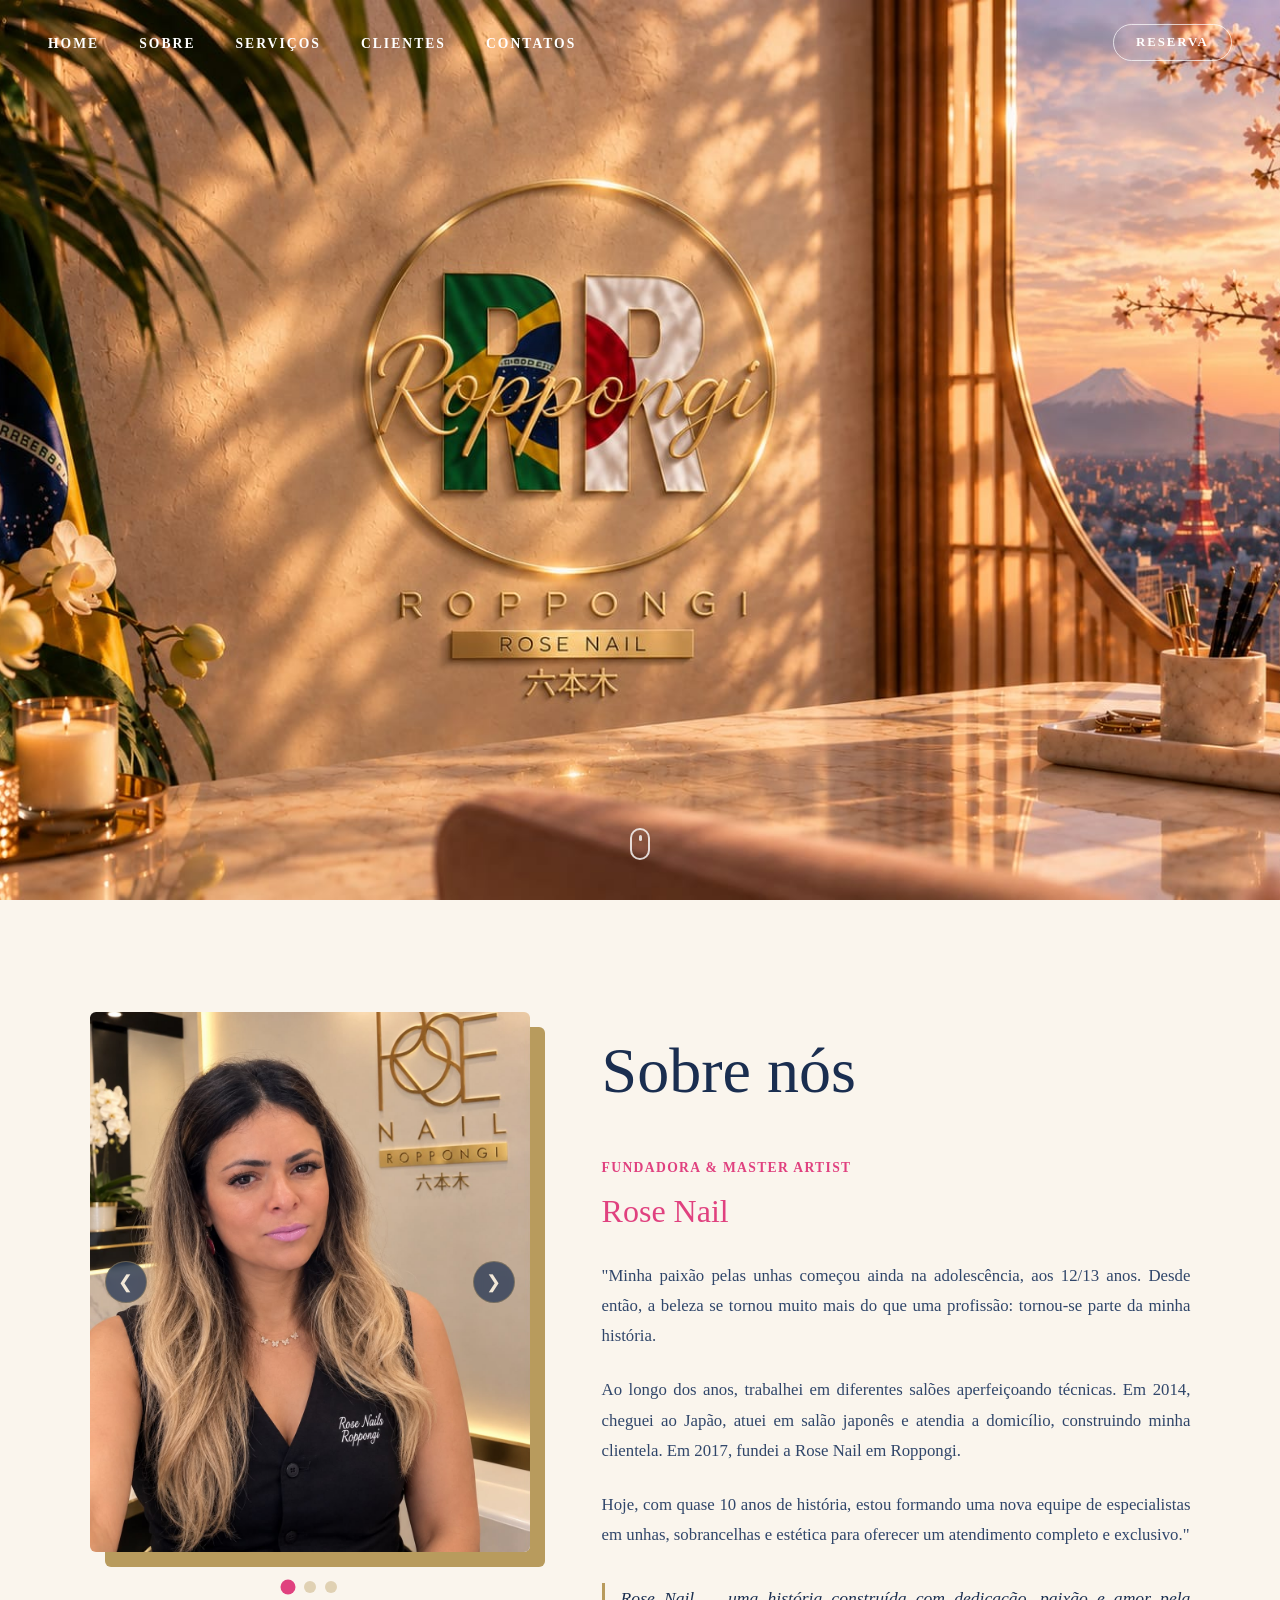
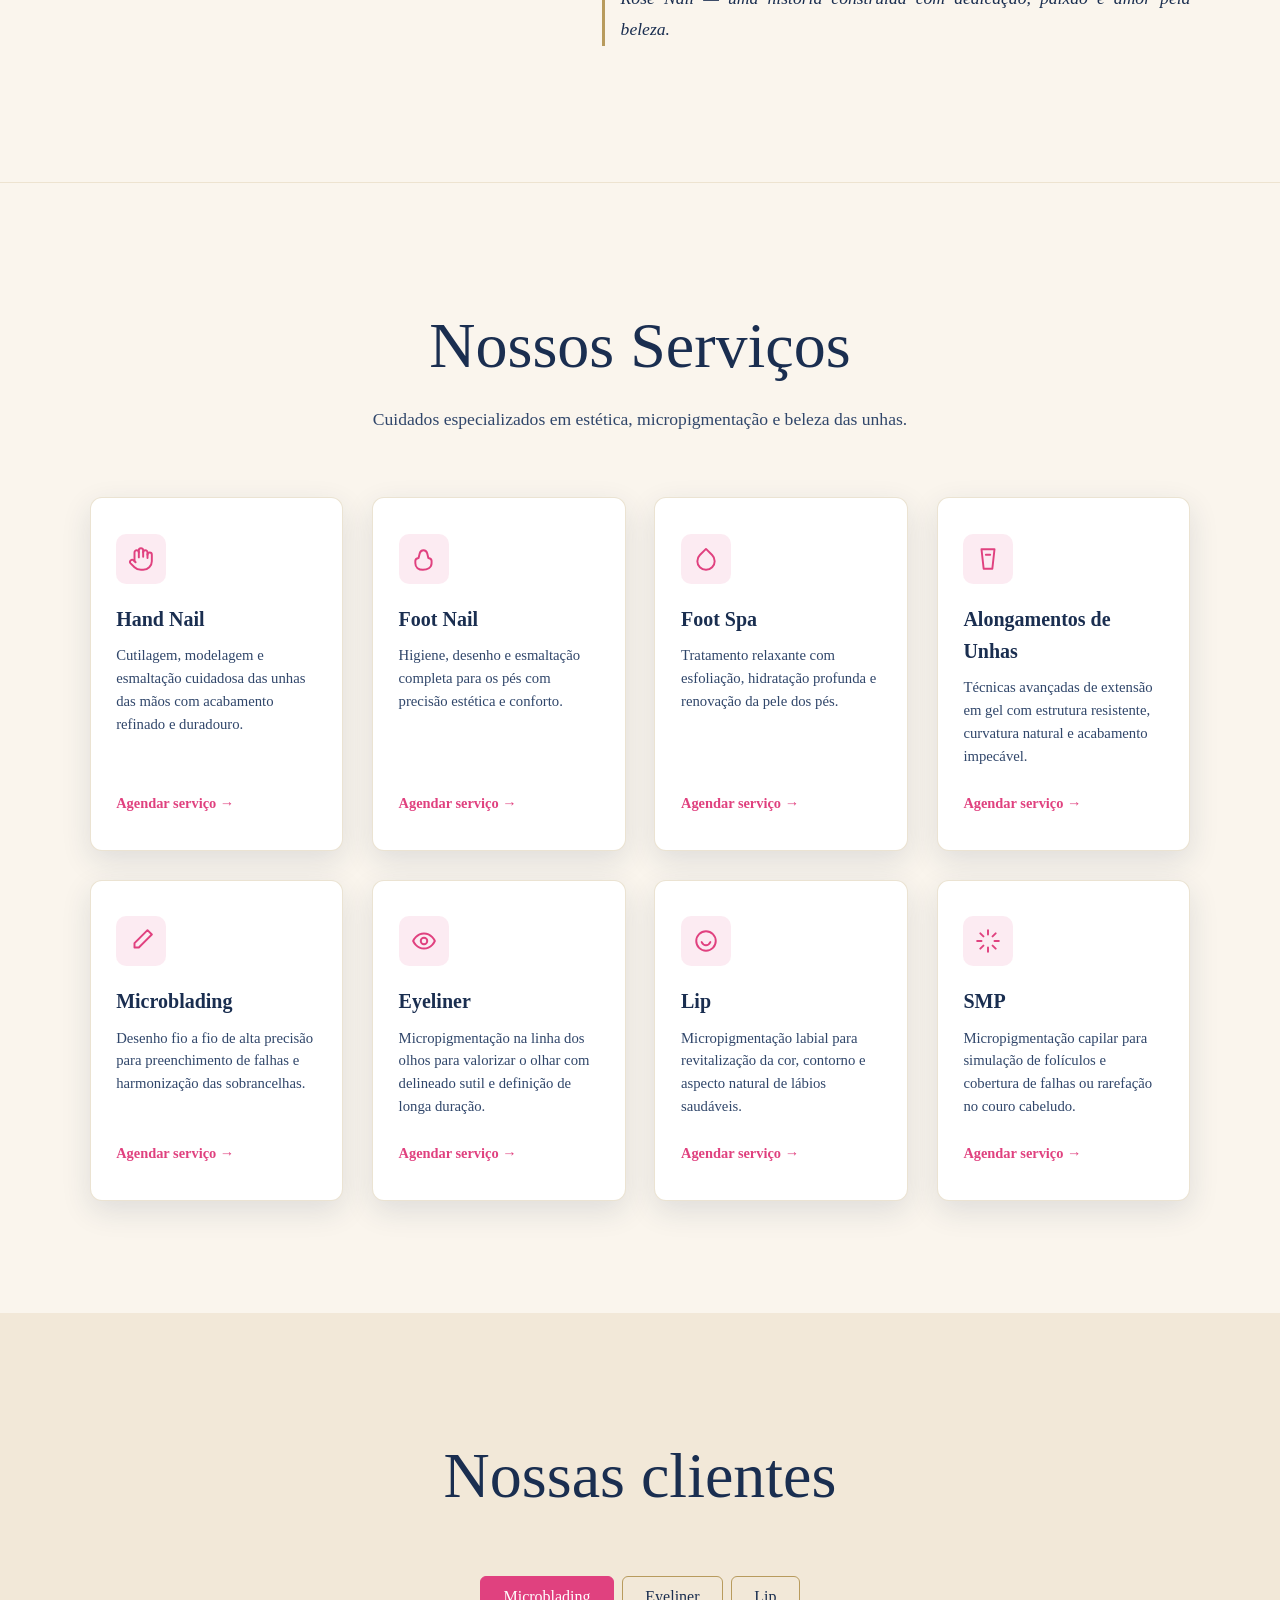
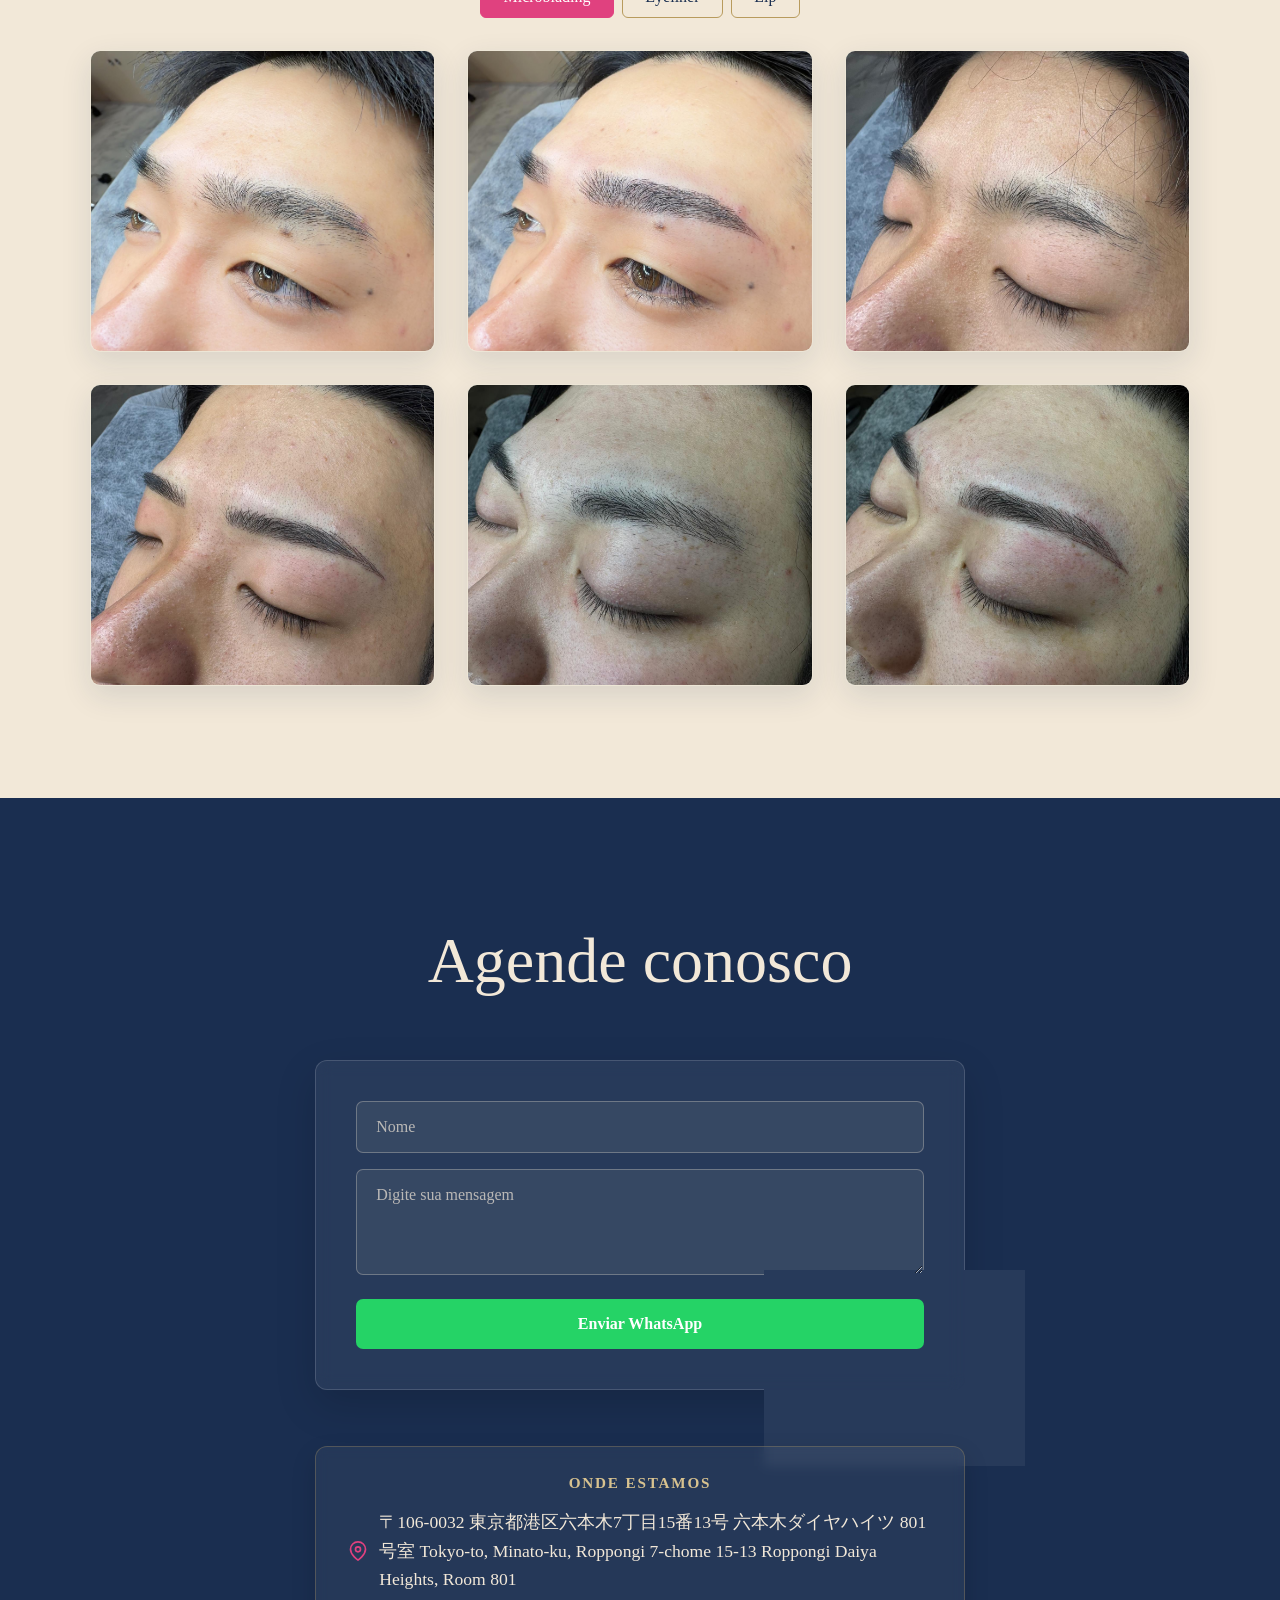
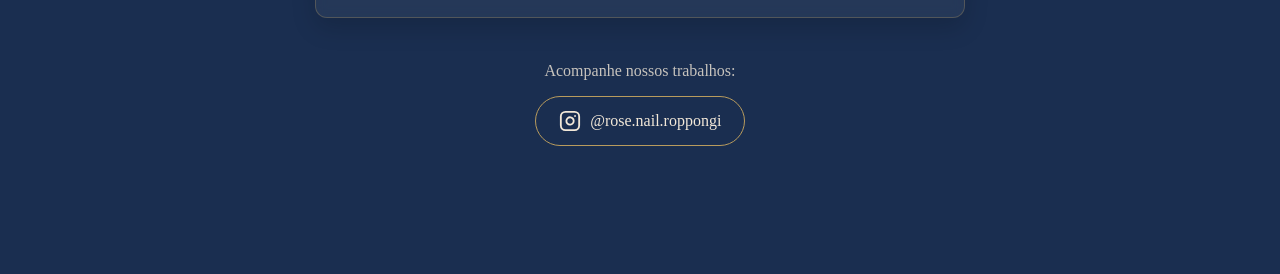
==== index.html @ 89e1aaff "finalizacao" ====
<!DOCTYPE html>
<html lang="pt-BR">

<head>
    <meta charset="UTF-8">
    <meta name="viewport" content="width=device-width, initial-scale=1.0">
    <link rel="stylesheet" href="styles.css">
    <title>Rose Nail</title>
</head>

<body>

<nav class="navegacao">
        <ul class="menu">
            <li><a href="#inicio" class="menu-link">HOME</a></li>
            <li><a href="#sobre" class="menu-link">SOBRE</a></li>
            <li><a href="#servicos" class="menu-link">SERVIÇOS</a></li>
            <li><a href="#cliente" class="menu-link">CLIENTES</a></li>
            <li><a href="#contatos" class="menu-link">CONTATOS</a></li>
        </ul>
        <a href="#contatos" class="botao-reserva">RESERVA</a>
    </nav>

    <!-- ========================================
         CABEÇALHO COM A IMAGEM DE FUNDO
    ========================================= -->
    <main id="inicio" class="cabecalho">
        <!-- Ícone para rolar a página -->
        <a href="#sobre" class="scroll-indicador" aria-label="Rolar para baixo">
            <span class="mouse-icon">
                <span class="mouse-wheel"></span>
            </span>
        </a>
    </main>

    <!-- ========================================
         SOBRE NÓS COM CARROSSEL SINCRONIZADO
    ========================================= -->
    <section id="sobre" class="sobre">

        <div class="sobre-conteudo">

            <!-- Lado Esquerdo: Carrossel de Fotos com Controles -->
            <div class="sobre-carrossel">
                
                <div class="carrossel-fotos-wrapper">
                    <button type="button" class="sobre-carrossel-btn prev" id="sobre-prev" aria-label="Foto anterior">&#10094;</button>

                    <div class="sobre-slides-fotos">
                        <img src="./img/dona.jpg" class="portrait-slide ativa" alt="Rose Nail - Fundadora">
                        <img src="./img/jenny.jpg" class="portrait-slide" alt="Profissional 2">
                        <img src="./img/naomi.jpg" class="portrait-slide" alt="Profissional 3">
                    </div>

                    <button type="button" class="sobre-carrossel-btn next" id="sobre-next" aria-label="Próxima foto">&#10095;</button>
                </div>

                <!-- Indicadores (Bolinhas) -->
                <div class="sobre-indicadores">
                    <span class="sobre-indicador ativa" data-slide="0"></span>
                    <span class="sobre-indicador" data-slide="1"></span>
                    <span class="sobre-indicador" data-slide="2"></span>
                </div>

            </div>

            <!-- Lado Direito: Textos que mudam junto com a foto -->
            <div class="sobre-textos-container">

                <h2 class="sobretitulo">Sobre nós</h2>

                <!-- Texto Pessoa 1 (Fundadora) -->
                <div class="sobre-bio ativa">
                    <span class="cargo-tag">Fundadora & Master Artist</span>
                    <h3>Rose Nail</h3>

                    <p>
                        "Minha paixão pelas unhas começou ainda na adolescência, aos 12/13 anos. 
                        Desde então, a beleza se tornou muito mais do que uma profissão: tornou-se parte da minha história.
                    </p>
                    <p>
                        Ao longo dos anos, trabalhei em diferentes salões aperfeiçoando técnicas. Em 2014, cheguei ao Japão, 
                        atuei em salão japonês e atendia a domicílio, construindo minha clientela. Em 2017, fundei a Rose Nail em Roppongi.
                    </p>
                    <p>
                        Hoje, com quase 10 anos de história, estou formando uma nova equipe de especialistas em unhas, 
                        sobrancelhas e estética para oferecer um atendimento completo e exclusivo."
                    </p>
                    <p class="assinatura">
                        Rose Nail — uma história construída com dedicação, paixão e amor pela beleza.
                    </p>
                </div>

                <!-- Texto Pessoa 2: Jennifer Layana -->
                <div class="sobre-bio">
                        <span class="cargo-tag">Micropigmentação & Estética Facial</span>
                            <h3>Jennifer Layana</h3>

                                 <p>
                                     Natural de Guayaquil, Equador, traz mais de 10 anos de experiência nas artes estéticas. 
                                     Com formação internacional no Equador, Brasil, Japão e Coreia, é especialista em 
                                    maquiagem definitiva sob medida e tratamentos faciais avançados, realçando a beleza natural com precisão e cuidado.
                                    </p>
                                    <p class="assinatura">
                                        "Com Deus, dedicação e muito amor, tudo é possível."
                                     </p>
                </div>

                        <!-- Texto Pessoa 3: Naomi Nakamura -->
                <div class="sobre-bio">
                         <span class="cargo-tag">Nail Artist & Pedicure Specialist</span>
                            <h3>Naomi Nakamura</h3>

                                <p>
                                     Especialista em pedicure desde 2022, seu trabalho une beleza, saúde das unhas e rigor aos detalhes. 
                                     Atua com foco em pedicure profissional, spa dos pés, cutilagem profunda e cuidados com unhas encravadas através de um atendimento delicado e personalizado.
                                 </p>
                                <p class="assinatura">
                                     Mãos e pés bem cuidados refletem elegância e bem-estar.
                                 </p>
                                </div>
                                

        </div>

    </section>

   <!-- ========================================
         NOSSOS SERVIÇOS
    ========================================= -->

    <section id="servicos" class="servicos">

        <h2 class="servicos-titulo">Nossos Serviços</h2>
        <p class="servicos-subtitulo">Cuidados especializados em estética, micropigmentação e beleza das unhas.</p>

        <div class="servicos-grid">

            <!-- Card 1: Hand nail -->
            <article class="servico-card">
                <div class="servico-icone">
                    <svg width="26" height="26" style="width: 26px; height: 26px; min-width: 26px; min-height: 26px; flex-shrink: 0;" viewBox="0 0 24 24" fill="none" stroke="currentColor" stroke-width="1.8" stroke-linecap="round" stroke-linejoin="round">
                        <path d="M18 11V6a2 2 0 0 0-2-2v0a2 2 0 0 0-2 2v0"></path>
                        <path d="M14 10V4a2 2 0 0 0-2-2v0a2 2 0 0 0-2 2v2"></path>
                        <path d="M10 10.5V6a2 2 0 0 0-2-2v0a2 2 0 0 0-2 2v8"></path>
                        <path d="M18 8a2 2 0 1 1 4 0v6a8 8 0 0 1-8 8h-2c-2.8 0-4.5-.86-5.99-2.34l-3.6-3.6a2 2 0 0 1 2.83-2.82L7 15"></path>
                    </svg>
                </div>
                <h3>Hand Nail</h3>
                <p>Cutilagem, modelagem e esmaltação cuidadosa das unhas das mãos com acabamento refinado e duradouro.</p>
                <a href="#contatos" class="servico-link">Agendar serviço &rarr;</a>
            </article>

            <!-- Card 2: Foot nail -->
            <article class="servico-card">
                <div class="servico-icone">
                    <svg width="26" height="26" style="width: 26px; height: 26px; min-width: 26px; min-height: 26px; flex-shrink: 0;" viewBox="0 0 24 24" fill="none" stroke="currentColor" stroke-width="1.8" stroke-linecap="round" stroke-linejoin="round">
                        <path d="M4 16v-2.38C4 11.5 7 11 7 11l1-4c1-4 6-4 7 0l1 4s3 .5 3 2.62V16c0 4-4 6-8 6s-7-2-7-6z"></path>
                    </svg>
                </div>
                <h3>Foot Nail</h3>
                <p>Higiene, desenho e esmaltação completa para os pés com precisão estética e conforto.</p>
                <a href="#contatos" class="servico-link">Agendar serviço &rarr;</a>
            </article>

            <!-- Card 3: Foot spa -->
            <article class="servico-card">
                <div class="servico-icone">
                    <svg width="26" height="26" style="width: 26px; height: 26px; min-width: 26px; min-height: 26px; flex-shrink: 0;" viewBox="0 0 24 24" fill="none" stroke="currentColor" stroke-width="1.8" stroke-linecap="round" stroke-linejoin="round">
                        <path d="M12 2.69l5.66 5.66a8 8 0 1 1-11.31 0z"></path>
                    </svg>
                </div>
                <h3>Foot Spa</h3>
                <p>Tratamento relaxante com esfoliação, hidratação profunda e renovação da pele dos pés.</p>
                <a href="#contatos" class="servico-link">Agendar serviço &rarr;</a>
            </article>

            <!-- Card 4: Alongamentos de unhas -->
            <article class="servico-card">
                <div class="servico-icone">
                    <svg width="26" height="26" style="width: 26px; height: 26px; min-width: 26px; min-height: 26px; flex-shrink: 0;" viewBox="0 0 24 24" fill="none" stroke="currentColor" stroke-width="1.8" stroke-linecap="round" stroke-linejoin="round">
                        <path d="M6 3h12l-2 18H8L6 3z"></path>
                        <path d="M10 8h4"></path>
                    </svg>
                </div>
                <h3>Alongamentos de Unhas</h3>
                <p>Técnicas avançadas de extensão em gel com estrutura resistente, curvatura natural e acabamento impecável.</p>
                <a href="#contatos" class="servico-link">Agendar serviço &rarr;</a>
            </article>

            <!-- Card 5: Microblading -->
            <article class="servico-card">
                <div class="servico-icone">
                    <svg width="26" height="26" style="width: 26px; height: 26px; min-width: 26px; min-height: 26px; flex-shrink: 0;" viewBox="0 0 24 24" fill="none" stroke="currentColor" stroke-width="1.8" stroke-linecap="round" stroke-linejoin="round">
                        <path d="m18 2 4 4-12 12H6v-4L18 2z"></path>
                    </svg>
                </div>
                <h3>Microblading</h3>
                <p>Desenho fio a fio de alta precisão para preenchimento de falhas e harmonização das sobrancelhas.</p>
                <a href="#contatos" class="servico-link">Agendar serviço &rarr;</a>
            </article>

            <!-- Card 6: Eyeliner -->
            <article class="servico-card">
                <div class="servico-icone">
                    <svg width="26" height="26" style="width: 26px; height: 26px; min-width: 26px; min-height: 26px; flex-shrink: 0;" viewBox="0 0 24 24" fill="none" stroke="currentColor" stroke-width="1.8" stroke-linecap="round" stroke-linejoin="round">
                        <circle cx="12" cy="12" r="3"></circle>
                        <path d="M2 12s3-7 10-7 10 7 10 7-3 7-10 7-10-7-10-7z"></path>
                    </svg>
                </div>
                <h3>Eyeliner</h3>
                <p>Micropigmentação na linha dos olhos para valorizar o olhar com delineado sutil e definição de longa duração.</p>
                <a href="#contatos" class="servico-link">Agendar serviço &rarr;</a>
            </article>

            <!-- Card 7: Lip -->
            <article class="servico-card">
                <div class="servico-icone">
                    <svg width="26" height="26" style="width: 26px; height: 26px; min-width: 26px; min-height: 26px; flex-shrink: 0;" viewBox="0 0 24 24" fill="none" stroke="currentColor" stroke-width="1.8" stroke-linecap="round" stroke-linejoin="round">
                        <path d="M12 21a9 9 0 0 0 9-9c0-4.97-4.03-9-9-9s-9 4.03-9 9a9 9 0 0 0 9 9z"></path>
                        <path d="M8 13c1 2 3 3 4 3s3-1 4-3"></path>
                    </svg>
                </div>
                <h3>Lip</h3>
                <p>Micropigmentação labial para revitalização da cor, contorno e aspecto natural de lábios saudáveis.</p>
                <a href="#contatos" class="servico-link">Agendar serviço &rarr;</a>
            </article>

            <!-- Card 8: SMP -->
            <article class="servico-card">
                <div class="servico-icone">
                    <svg width="26" height="26" style="width: 26px; height: 26px; min-width: 26px; min-height: 26px; flex-shrink: 0;" viewBox="0 0 24 24" fill="none" stroke="currentColor" stroke-width="1.8" stroke-linecap="round" stroke-linejoin="round">
                        <path d="M12 2v4M12 18v4M4.93 4.93l2.83 2.83M16.24 16.24l2.83 2.83M2 12h4M18 12h4M4.93 19.07l2.83-2.83M16.24 7.76l2.83-2.83"></path>
                    </svg>
                </div>
                <h3>SMP</h3>
                <p>Micropigmentação capilar para simulação de folículos e cobertura de falhas ou rarefação no couro cabeludo.</p>
                <a href="#contatos" class="servico-link">Agendar serviço &rarr;</a>
            </article>

        </div>

    </section>

    <!-- ========================================
         NOSSAS CLIENTES
    ========================================= -->

    <section id="cliente" class="cliente">

        <h2 class="cliente-titulo">Nossas clientes</h2>


        <!-- ABAS -->

        <div class="cliente-abas">

            <button 
                type="button"
                class="aba ativa"
                data-servico="microblading"
            >
                Microblading
            </button>

            <button 
                type="button"
                class="aba"
                data-servico="eyeliner"
            >
                Eyeliner
            </button>

            <button 
                type="button"
                class="aba"
                data-servico="lip"
            >
                Lip
            </button>

        
           

        </div>


        <!-- ========================================
             MICROBLADING
        ========================================= -->

        <div 
            class="galeria-servico ativa"
            id="microblading"
        >

            <div class="cliente-card">
                <img 
                    src="./img/microblading.jpg"
                    class="cliente-foto"
                    alt="Microblading"
                >
            </div>

            <div class="cliente-card">
                <img 
                    src="./img/microblading1.jpg"
                    class="cliente-foto"
                    alt="Microblading"
                >
            </div>

            <div class="cliente-card">
                <img 
                    src="./img/microblading2.jpg"
                    class="cliente-foto"
                    alt="Microblading"
                >
            </div>

            <div class="cliente-card">
                <img 
                    src="./img/microblading3.jpg"
                    class="cliente-foto"
                    alt="Microblading"
                >
            </div>

            <div class="cliente-card">
                <img 
                    src="./img/microblading4.jpg"
                    class="cliente-foto"
                    alt="Microblading"
                >
            </div>

            <div class="cliente-card">
                <img 
                    src="./img/microblading5.jpg"
                    class="cliente-foto"
                    alt="Microblading"
                >
            </div>

        </div>


        <!-- ========================================
             EYELINER
        ========================================= -->

        <div 
            class="galeria-servico"
            id="eyeliner"
        >

            <div class="cliente-card">
                <img 
                    src="./img/eyeliner.jpg"
                    class="cliente-foto"
                    alt="Eyeliner"
                >
            </div>

            <div class="cliente-card">
                <img 
                    src="./img/eyeliner1.jpg"
                    class="cliente-foto"
                    alt="Eyeliner"
                >
            </div>

        </div>


        <!-- ========================================
             LIP
        ========================================= -->

        <div 
            class="galeria-servico"
            id="lip"
        >

            <div class="cliente-card">
                <img 
                    src="./img/lip.jpg"
                    class="cliente-foto"
                    alt="Lip"
                >
            </div>

            <div class="cliente-card">
                <img 
                    src="./img/lip1.jpg"
                    class="cliente-foto"
                    alt="Lip"
                >
            </div>

            <div class="cliente-card">
                <img 
                    src="./img/lip2.jpg"
                    class="cliente-foto"
                    alt="Lip"
                >
            </div>

            <div class="cliente-card">
                <img 
                    src="./img/lip3.jpg"
                    class="cliente-foto"
                    alt="Lip"
                >
            </div>

        </div>


        <!-- ========================================
             SMP
        ========================================= -->

        <div 
            class="galeria-servico"
            id="smp"
        >

            <div class="cliente-card">
                <img 
                    src="./img/PlaceHolderCliente.png"
                    class="cliente-foto"
                    alt="SMP"
                >
            </div>

        </div>

    </section>


    <!-- ========================================
         CONTATO
    ========================================= -->

    <section id="contatos" class="contatos">

        <h2 class="contatos-titulo">Agende conosco</h2>

        <form class="formulario-contato" id="formulario">

            <div class="grupo-form">

                <input 
                    type="text"
                    placeholder="Nome"
                    class="campo-form"
                    id="nome"
                >

                <textarea 
                    class="campo-form"
                    placeholder="Digite sua mensagem"
                    rows="4"
                    id="mensagem"
                ></textarea>

            </div>

            <button 
                type="submit" 
                class="botaoform"
            >
                Enviar WhatsApp
            </button>

        </form>
        
        <div class="informacoes-contato">

            <div class="endereco-box">
                <p class="endereco-label">Onde estamos</p>
                <a 
                    href="https://maps.google.com/?q=Roppongi+Minato+Tokyo+Japan" 
                    target="_blank" 
                    rel="noopener noreferrer" 
                    class="link-endereco"
                >
                    <svg class="icone-mapa" width="20" height="20" style="width: 20px; height: 20px; min-width: 20px; min-height: 20px; flex-shrink: 0;" viewBox="0 0 24 24" fill="none" stroke="currentColor" stroke-width="2" stroke-linecap="round" stroke-linejoin="round">
                        <path d="M21 10c0 7-9 13-9 13s-9-6-9-13a9 9 0 0 1 18 0z"></path>
                        <circle cx="12" cy="10" r="3"></circle>
                    </svg>
                    <span>〒106-0032
                    東京都港区六本木7丁目15番13号
                    六本木ダイヤハイツ 801号室
                    Tokyo-to, Minato-ku, Roppongi 7-chome 15-13
                    Roppongi Daiya Heights, Room 801</span>
                </a>
            </div>

            <div class="redes-sociais">
                <p>Acompanhe nossos trabalhos:</p>
                <a href="https://www.instagram.com/rose.nail.roppongi" target="_blank" rel="noopener noreferrer" class="botao-instagram">
                    <svg class="icone-instagram" width="22" height="22" style="width: 22px; height: 22px; min-width: 22px; min-height: 22px; flex-shrink: 0;" viewBox="0 0 24 24" fill="none" stroke="currentColor" stroke-width="2" stroke-linecap="round" stroke-linejoin="round">
                        <rect x="2" y="2" width="20" height="20" rx="5" ry="5"></rect>
                        <path d="M16 11.37A4 4 0 1 1 12.63 8 4 4 0 0 1 16 11.37z"></path>
                        <line x1="17.5" y1="6.5" x2="17.51" y2="6.5"></line>
                    </svg>
                    <span>@rose.nail.roppongi</span>
                </a>
            </div>

        </div>

    </section>


    <script src="./script.js"></script>

</body>

</html>
---- styles.css ----
* {
    margin: 0;
    padding: 0;
    box-sizing: border-box;
}

html {
    scroll-behavior: smooth;
    scroll-padding-top: 90px;
}

:root {
    --rosa: #e0417f;
    --rosa-claro: #f5a6c2;
    --dourado: #b89b5d;
    --dourado-claro: #d8c28f;
    --azul: #1a2e50;
    --azul-claro: #30466a;
    --offwhite: #f2e8d8;
    --offwhite-2: #faf5ed;
    --cinza: #e5e5e5;
    --cinza-escuro: #777;
    --preto: #000;
    --verde: #25D366;

    --sombra: 0 10px 30px rgba(26, 46, 80, 0.12);
    --transicao: 0.3s ease;
}

body {
    background-color: var(--offwhite);
    color: var(--azul);
    font-family: "Times New Roman", Times, serif;
    line-height: 1.6;
}

img {
    max-width: 100%;
    display: block;
}

button,
input,
textarea {
    font-family: inherit;
}


/* ========================================
   NAVEGAÇÃO
======================================== */
.navegacao {
    position: fixed;
    top: 0;
    left: 0;
    width: 100%;
    z-index: 1000;
    padding: 1.5rem 3rem;
    display: flex;
    justify-content: space-between;
    align-items: center;
    background: transparent; /* Começa invisível sobre a foto */
    transition: background 0.3s ease, padding 0.3s ease;
}

/* Fundo ao rolar a página */
.navegacao.rolou {
    background: rgba(224, 65, 127, 0.95); /* O rosa característico com leve transparência */
    padding: 0.8rem 3rem;
    backdrop-filter: blur(8px);
    box-shadow: 0 4px 15px rgba(0, 0, 0, 0.15);
}

.menu {
    display: flex;
    align-items: center;
    gap: 2.5rem;
    list-style: none;
    margin: 0;
    padding: 0;
}

.menu-link {
    color: #ffffff;
    text-decoration: none;
    font-size: 0.85rem;
    font-weight: 600;
    letter-spacing: 0.15em;
    text-transform: uppercase;
    transition: color 0.3s ease;
}

.menu-link:hover {
    color: #ffd885;
}

.botao-reserva {
    display: inline-block;
    padding: 0.45rem 1.4rem;
    border: 1px solid rgba(255, 255, 255, 0.7);
    border-radius: 20px;
    color: #ffffff;
    text-decoration: none;
    font-size: 0.8rem;
    font-weight: 600;
    letter-spacing: 0.15em;
    text-transform: uppercase;
    transition: all 0.3s ease;
}

.botao-reserva:hover {
    background: #ffffff;
    color: #e0417f;
}


/* ========================================
   CABEÇALHO / HERO
======================================== */
.cabecalho {
    position: relative;
    width: 100%;
    height: 100vh;
    min-height: 600px;
    background: url("./img/hero-roppongi.jpg") no-repeat center center / cover;
    display: flex;
    justify-content: center;
    align-items: flex-end;
    padding-bottom: 2.5rem;
}

/* Indicador de mouse para rolar */
.scroll-indicador {
    text-decoration: none;
    cursor: pointer;
    opacity: 0.8;
    transition: transform 0.3s ease;
}

.scroll-indicador:hover {
    transform: translateY(3px);
}

.mouse-icon {
    width: 20px;
    height: 32px;
    border: 2px solid #ffffff;
    border-radius: 12px;
    display: flex;
    justify-content: center;
    padding-top: 5px;
}

.mouse-wheel {
    width: 3px;
    height: 6px;
    background-color: #ffffff;
    border-radius: 2px;
    animation: rolarMouse 1.8s infinite ease-in-out;
}

@keyframes rolarMouse {
    0% { opacity: 1; transform: translateY(0); }
    100% { opacity: 0; transform: translateY(10px); }
}


/* Responsivo para telemóveis */
@media (max-width: 768px) {
    .navegacao {
        padding: 1rem 1.5rem;
    }
    
    .menu {
        display: none; /* No telemóvel prioriza o botão de reserva direto */
    }
}

/* ========================================
   SOBRE NÓS (CARROSSEL FOTO + TEXTO)
======================================== */

.sobre {
    padding: 7rem 7%;
    background-color: var(--offwhite-2);
}

.sobre-conteudo {
    max-width: 1200px;
    margin: 0 auto;
    display: grid;
    grid-template-columns: 440px 1fr;
    gap: 4.5rem;
    align-items: start;
}

/* Container do Carrossel de Fotos */
.sobre-carrossel {
    display: flex;
    flex-direction: column;
    align-items: center;
}

.carrossel-fotos-wrapper {
    position: relative;
    width: 100%;
    height: 540px;
    display: flex;
    align-items: center;
    justify-content: center;
}

.sobre-slides-fotos {
    position: relative;
    width: 100%;
    height: 100%;
    border-radius: 6px;
    box-shadow: 15px 15px 0 var(--dourado);
    overflow: hidden;
}

.portrait-slide {
    position: absolute;
    top: 0;
    left: 0;
    width: 100%;
    height: 100%;
    object-fit: cover;
    opacity: 0;
    pointer-events: none;
    transition: opacity 0.6s ease-in-out, transform 0.6s ease;
}

.portrait-slide.ativa {
    opacity: 1;
    pointer-events: auto;
}

/* Botões do Carrossel na Foto */
.sobre-carrossel-btn {
    position: absolute;
    top: 50%;
    transform: translateY(-50%);
    background: rgba(26, 46, 80, 0.7);
    color: var(--offwhite);
    border: 1px solid rgba(184, 155, 93, 0.4);
    width: 42px;
    height: 42px;
    border-radius: 50%;
    cursor: pointer;
    font-size: 1.1rem;
    display: flex;
    align-items: center;
    justify-content: center;
    z-index: 10;
    backdrop-filter: blur(4px);
    transition: background-color var(--transicao), transform var(--transicao);
}

.sobre-carrossel-btn:hover {
    background: var(--rosa);
    transform: translateY(-50%) scale(1.1);
}

.sobre-carrossel-btn.prev {
    left: 15px;
}

.sobre-carrossel-btn.next {
    right: 15px;
}

/* Bolinhas de Navegação */
.sobre-indicadores {
    display: flex;
    gap: 0.6rem;
    margin-top: 1.8rem;
}

.sobre-indicador {
    width: 12px;
    height: 12px;
    border-radius: 50%;
    background-color: rgba(184, 155, 93, 0.4);
    cursor: pointer;
    transition: background-color var(--transicao), transform var(--transicao);
}

.sobre-indicador.ativa {
    background-color: var(--rosa);
    transform: scale(1.25);
}

/* Área de Texto Sincronizada */
.sobre-textos-container {
    padding-top: 0.5rem;
}

.sobretitulo {
    margin: 0 0 2rem;
    color: var(--azul);
    font-size: clamp(2.5rem, 5vw, 4rem);
    font-weight: 500;
}

.cargo-tag {
    display: inline-block;
    color: var(--rosa);
    font-weight: 700;
    text-transform: uppercase;
    font-size: 0.85rem;
    letter-spacing: 0.1em;
    margin-bottom: 0.4rem;
}

.sobre-bio {
    display: none;
    animation: fadeTexto 0.6s ease;
}

.sobre-bio.ativa {
    display: block;
}

@keyframes fadeTexto {
    from {
        opacity: 0;
        transform: translateY(8px);
    }
    to {
        opacity: 1;
        transform: translateY(0);
    }
}

.sobre-bio h3 {
    margin-bottom: 1.5rem;
    color: var(--azul);
    font-size: 2rem;
    font-weight: 500;
}

.sobre-bio p {
    margin-bottom: 1.3rem;
    color: var(--azul-claro);
    font-size: 1.05rem;
    line-height: 1.8;
    text-align: justify;
}

.sobre .assinatura {
    margin-top: 2rem;
    color: var(--azul);
    font-style: italic;
    font-size: 1.1rem;
    border-left: 3px solid var(--dourado);
    padding-left: 1rem;
}

/* Adaptação Responsiva */
@media (max-width: 900px) {
    .sobre-conteudo {
        grid-template-columns: 1fr;
        gap: 3.5rem;
    }

    .carrossel-fotos-wrapper {
        width: min(100%, 460px);
        height: 480px;
    }
}

@media (max-width: 600px) {
    .carrossel-fotos-wrapper {
        width: 100%;
        height: 380px;
    }

    .profilepic {
        width: 200px;
        height: 200px;
    }

    .sobre-bio p {
        text-align: left;
    }
}


/* ========================================
   IMAGEM
======================================== */

.portrait {
    width: 100%;
    height: 560px;

    object-fit: cover;

    border-radius: 4px;

    box-shadow:
        15px 15px 0 var(--dourado);

    transition: transform 0.4s ease;
}

.portrait:hover {
    transform: translateY(-5px);
}


/* ========================================
   TEXTO
======================================== */

.sobre-texto {
    padding-top: 0.5rem;
}

.sobre h3 {
    margin-bottom: 1.5rem;

    color: var(--rosa);

    font-size: 2rem;

    font-weight: 500;
}

.sobre p {
    margin-bottom: 1.5rem;

    color: var(--azul-claro);

    font-size: 1.05rem;

    line-height: 1.8;

    text-align: justify;
}

.sobre .assinatura {
    margin-top: 2rem;

    color: var(--azul);

    font-style: italic;

    font-size: 1.1rem;

    border-left: 3px solid var(--dourado);

    padding-left: 1rem;
}


/* ========================================
   SEÇÃO NOSSOS SERVIÇOS
======================================== */

.servicos {
    padding: 7rem 7%;
    background-color: var(--offwhite-2);
    border-top: 1px solid rgba(184, 155, 93, 0.2);
}

.servicos-titulo {
    color: var(--azul);
    font-size: clamp(2.5rem, 5vw, 4rem);
    font-weight: 500;
    text-align: center;
    margin-bottom: 0.5rem;
}

.servicos-subtitulo {
    text-align: center;
    color: var(--azul-claro);
    font-size: 1.1rem;
    max-width: 650px;
    margin: 0 auto 4rem;
}

.servicos-grid {
    max-width: 1200px;
    margin: 0 auto;
    display: grid;
    grid-template-columns: repeat(4, 1fr);
    gap: 1.8rem;
}

.servico-card {
    background-color: #ffffff;
    padding: 2.2rem 1.6rem;
    border-radius: 12px;
    border: 1px solid rgba(184, 155, 93, 0.28);
    box-shadow: var(--sombra);
    display: flex;
    flex-direction: column;
    transition: transform var(--transicao), box-shadow var(--transicao), border-color var(--transicao);
}

.servico-card:hover {
    transform: translateY(-6px);
    box-shadow: 0 16px 30px rgba(26, 46, 80, 0.12);
    border-color: var(--dourado);
}

.servico-icone {
    width: 50px !important;
    height: 50px !important;
    border-radius: 10px;
    background-color: rgba(224, 65, 127, 0.1);
    color: var(--rosa);
    display: flex;
    align-items: center;
    justify-content: center;
    margin-bottom: 1.2rem;
    flex-shrink: 0;
    transition: background-color var(--transicao), color var(--transicao);
}

.servico-icone svg {
    width: 24px !important;
    height: 24px !important;
    display: block;
}

.servico-card:hover .servico-icone {
    background-color: var(--rosa);
    color: #ffffff;
}

.servico-card h3 {
    color: var(--azul);
    font-size: 1.25rem;
    font-weight: 600;
    margin-bottom: 0.6rem;
}

.servico-card p {
    color: var(--azul-claro);
    font-size: 0.92rem;
    line-height: 1.55;
    margin-bottom: 1.5rem;
    flex-grow: 1;
}

.servico-link {
    color: var(--rosa);
    text-decoration: none;
    font-weight: 700;
    font-size: 0.9rem;
    display: inline-flex;
    align-items: center;
    gap: 0.4rem;
    transition: transform var(--transicao), color var(--transicao);
}

.servico-link:hover {
    color: var(--azul);
    transform: translateX(4px);
}

/* ========================================
   NOSSAS CLIENTES
======================================== */

.cliente {
    padding: 7rem 7%;

    background-color: var(--offwhite);
}

.cliente-titulo {
    max-width: 1200px;

    margin: 0 auto 3rem;

    color: var(--azul);

    font-size: clamp(2.5rem, 5vw, 4rem);

    font-weight: 500;

    text-align: center;
}


/* ========================================
   ABAS DOS SERVIÇOS
======================================== */

.cliente-abas {
    max-width: 1200px;

    margin: 0 auto 2rem;

    display: flex;

    justify-content: center;

    align-items: center;

    gap: 0.5rem;

    flex-wrap: wrap;

    position: relative;
    z-index: 20;
}

.aba {
    position: relative;
    z-index: 21;

    padding: 0.7rem 1.4rem;

    border: 1px solid var(--dourado);

    border-radius: 6px;

    background-color: transparent;

    color: var(--azul);

    font-size: 1rem;

    cursor: pointer;

    user-select: none;
    -webkit-tap-highlight-color: transparent;

    transition:
        background-color var(--transicao),
        color var(--transicao),
        transform var(--transicao);
}

.aba:hover {
    background-color: var(--dourado-claro);

    color: var(--azul);

    transform: translateY(-2px);
}

.aba.ativa {
    background-color: var(--rosa);

    color: white;

    border-color: var(--rosa);
}


/* ========================================
   GALERIA DE CADA SERVIÇO
======================================== */

.galeria-servico {
    max-width: 1200px;

    margin: 0 auto;

    display: none;

    grid-template-columns: repeat(3, 1fr);

    gap: 2rem;
}

.galeria-servico.ativa {
    display: grid;
}


/* ========================================
   CARDS DAS CLIENTES
======================================== */

.cliente-card {
    overflow: hidden;

    position: relative;

    background-color: white;

    border-radius: 10px;

    border: 1px solid rgba(184, 155, 93, 0.25);

    box-shadow: var(--sombra);

    cursor: pointer;

    transition:
        transform var(--transicao),
        box-shadow var(--transicao);
}

.cliente-card:hover {
    transform: translateY(-8px);

    box-shadow:
        0 18px 35px rgba(184, 155, 93, 0.3);
}

.cliente-foto {
    width: 100%;
    height: 300px;

    object-fit: cover;

    transition: transform 0.5s ease;
}

.cliente-card:hover .cliente-foto {
    transform: scale(1.05);
}


/* ========================================
   CONTATO
======================================== */

.contatos {
    padding: 7rem 2rem 8rem;

    background-color: var(--azul);

    color: var(--offwhite);
}

.contatos-titulo {
    margin-bottom: 3rem;

    color: var(--offwhite);

    font-size: clamp(2.5rem, 5vw, 4rem);

    font-weight: 500;

    text-align: center;
}

.formulario-contato {
    width: 100%;

    max-width: 650px;

    margin: 0 auto;

    padding: 2.5rem;

    background: rgba(255, 255, 255, 0.06);

    border: 1px solid rgba(255, 255, 255, 0.15);

    border-radius: 12px;

    backdrop-filter: blur(8px);

    box-shadow:
        0 15px 40px rgba(0, 0, 0, 0.15);
}

.grupo-form {
    display: flex;

    flex-direction: column;

    gap: 1rem;
}


/* ========================================
   CAMPOS DO FORMULÁRIO
======================================== */

.grupo-form input,
.grupo-form textarea {
    width: 100%;

    padding: 1rem 1.2rem;

    border: 1px solid rgba(242, 232, 216, 0.3);

    border-radius: 7px;

    background-color: rgba(242, 232, 216, 0.08);

    color: var(--offwhite);

    font-size: 1rem;

    outline: none;

    resize: vertical;

    transition:
        border-color var(--transicao),
        background-color var(--transicao),
        box-shadow var(--transicao);
}

.grupo-form input::placeholder,
.grupo-form textarea::placeholder {
    color: rgba(242, 232, 216, 0.7);
}

.grupo-form input:focus,
.grupo-form textarea:focus {
    border-color: var(--dourado-claro);

    background-color: rgba(242, 232, 216, 0.13);

    box-shadow:
        0 0 0 3px rgba(216, 194, 143, 0.12);
}


/* ========================================
   BOTÃO WHATSAPP
======================================== */

.botaoform {
    width: 100%;

    margin-top: 1.5rem;

    padding: 1rem 2rem;

    border: none;

    border-radius: 7px;

    background-color: var(--verde);

    color: white;

    font-size: 1rem;

    font-weight: bold;

    cursor: pointer;

    transition:
        transform var(--transicao),
        box-shadow var(--transicao),
        background-color var(--transicao);
}

.botaoform:hover {
    background-color: #20bd5c;

    transform: translateY(-3px);

    box-shadow:
        0 8px 20px rgba(37, 211, 102, 0.3);
}

.botaoform:active {
    transform: translateY(0);
}


/* ========================================
   INFORMAÇÕES DE CONTATO (CONTAINER)
======================================== */

.informacoes-contato {
    max-width: 650px;
    margin: 3.5rem auto 0;
    display: flex;
    flex-direction: column;
    align-items: center;
    gap: 2.5rem;
}


/* ========================================
   ESTILIZAÇÃO DO BLOCO "ONDE ESTAMOS"
======================================== */

.endereco-box {
    display: flex;
    flex-direction: column;
    align-items: center;
    gap: 0.8rem;
    padding: 1.5rem 2rem;
    background: rgba(255, 255, 255, 0.05);
    border: 1px solid rgba(184, 155, 93, 0.3);
    border-radius: 12px;
    backdrop-filter: blur(6px);
    box-shadow: 0 10px 25px rgba(0, 0, 0, 0.15);
    transition: transform var(--transicao), border-color var(--transicao), box-shadow var(--transicao);
}

.endereco-box:hover {
    transform: translateY(-3px);
    border-color: var(--dourado-claro);
    box-shadow: 0 14px 30px rgba(0, 0, 0, 0.22);
}

.endereco-label {
    font-size: 0.95rem;
    letter-spacing: 0.12em;
    text-transform: uppercase;
    color: var(--dourado-claro);
    font-weight: 600;
    margin: 0;
}

.link-endereco {
    display: inline-flex;
    align-items: center;
    justify-content: center;
    gap: 0.7rem;
    color: var(--offwhite);
    text-decoration: none;
    font-size: 1.1rem;
    font-weight: 500;
    transition: color var(--transicao);
}

.link-endereco:hover {
    color: white;
}

.icone-mapa {
    color: var(--rosa);
    transition: transform var(--transicao);
}

.link-endereco:hover .icone-mapa {
    transform: scale(1.15);
}


/* ========================================
   REDES SOCIAIS / INSTAGRAM
======================================== */

.redes-sociais {
    text-align: center;
}

.redes-sociais p {
    font-size: 1rem;
    margin-bottom: 0.8rem;
    color: rgba(242, 232, 216, 0.8);
}

.botao-instagram {
    display: inline-flex;
    align-items: center;
    gap: 0.6rem;
    padding: 0.7rem 1.4rem;
    border: 1px solid var(--dourado);
    border-radius: 30px;
    color: var(--offwhite);
    text-decoration: none;
    font-size: 1rem;
    transition: all var(--transicao);
}

.botao-instagram:hover {
    background-color: var(--rosa);
    border-color: var(--rosa);
    color: white;
    transform: translateY(-2px);
}

.icone-instagram,
.botao-instagram svg {
    width: 22px !important;
    height: 22px !important;
    min-width: 22px !important;
    min-height: 22px !important;
    display: inline-block;
}


/* ========================================
   TABLET
======================================== */

@media (max-width: 900px) {

    .sobre-conteudo {
        grid-template-columns: 1fr;
        gap: 4rem;
    }

    .portrait {
        width: min(100%, 500px);
        height: 500px;
        margin: 0 auto;
    }

    .servicos-grid {
        grid-template-columns: repeat(2, 1fr);
        gap: 1.8rem;
    }

    .galeria-servico {
        grid-template-columns: repeat(2, 1fr);
    }
}


/* ========================================
   CELULAR
======================================== */

@media (max-width: 600px) {

    /* Navegação */

    .navegacao {
        padding: 0.8rem 1rem;
    }

    .menu {
        gap: 1.5rem;
    }

    .menu-link {
        font-size: 0.9rem;
    }


    /* Cabeçalho */

    .cabecalho {
        min-height: 90vh;
        padding: 100px 1.5rem 60px;
    }


    .cabecalho h1 {
        font-size: 3rem;
        letter-spacing: 0.1em;
    }


    /* Sobre */

    .sobre {
        padding: 7rem 7%;
    }

    .sobre-conteudo {
        grid-template-columns: 1fr;
        gap: 3rem;
    }

    .portrait {
        width: 100%;
        height: 500px;
        margin: 0 auto;
    }

    .sobre-texto {
        padding-top: 0;
    }

    .sobretitulo {
        margin: 0 0 2rem;
        font-size: clamp(2.5rem, 5vw, 4rem);
    }

    .sobre h3 {
        margin-bottom: 1.5rem;
        font-size: 2rem;
    }

    .sobre p {
        font-size: 1.05rem;
        line-height: 1.8;
        text-align: left;
    }

    .sobre .assinatura {
        margin-top: 3rem;
        padding: 1.2rem 0 1.2rem 1.5rem;
        border-left: 3px solid var(--dourado);
        font-size: 1.3rem;
        line-height: 1.7;
    }


    /* Serviços Mobile */

    .servicos {
        padding: 5rem 1.5rem;
    }

    .servicos-grid {
        grid-template-columns: 1fr;
        gap: 1.5rem;
    }

    .servico-card {
        padding: 2rem 1.5rem;
    }


    /* Clientes */

    .cliente {
        padding: 5rem 1.5rem;
    }

    .cliente-titulo {
        margin-bottom: 2.5rem;
    }

    .cliente-abas {
        gap: 0.4rem;
        margin-bottom: 1.5rem;
    }

    .aba {
        padding: 0.6rem 0.9rem;
        font-size: 0.9rem;
    }

    .galeria-servico {
        grid-template-columns: 1fr;
        gap: 1.5rem;
    }

    .cliente-foto {
        height: 300px;
    }


    /* Contato & Endereço */

    .contatos {
        padding: 5rem 1.5rem 6rem;
    }

    .formulario-contato {
        padding: 1.5rem;
    }

    .endereco-box {
        padding: 1.2rem 1.4rem;
        width: 100%;
    }

    .link-endereco {
        font-size: 1rem;
        flex-direction: column;
        gap: 0.4rem;
        text-align: center;
    }
}
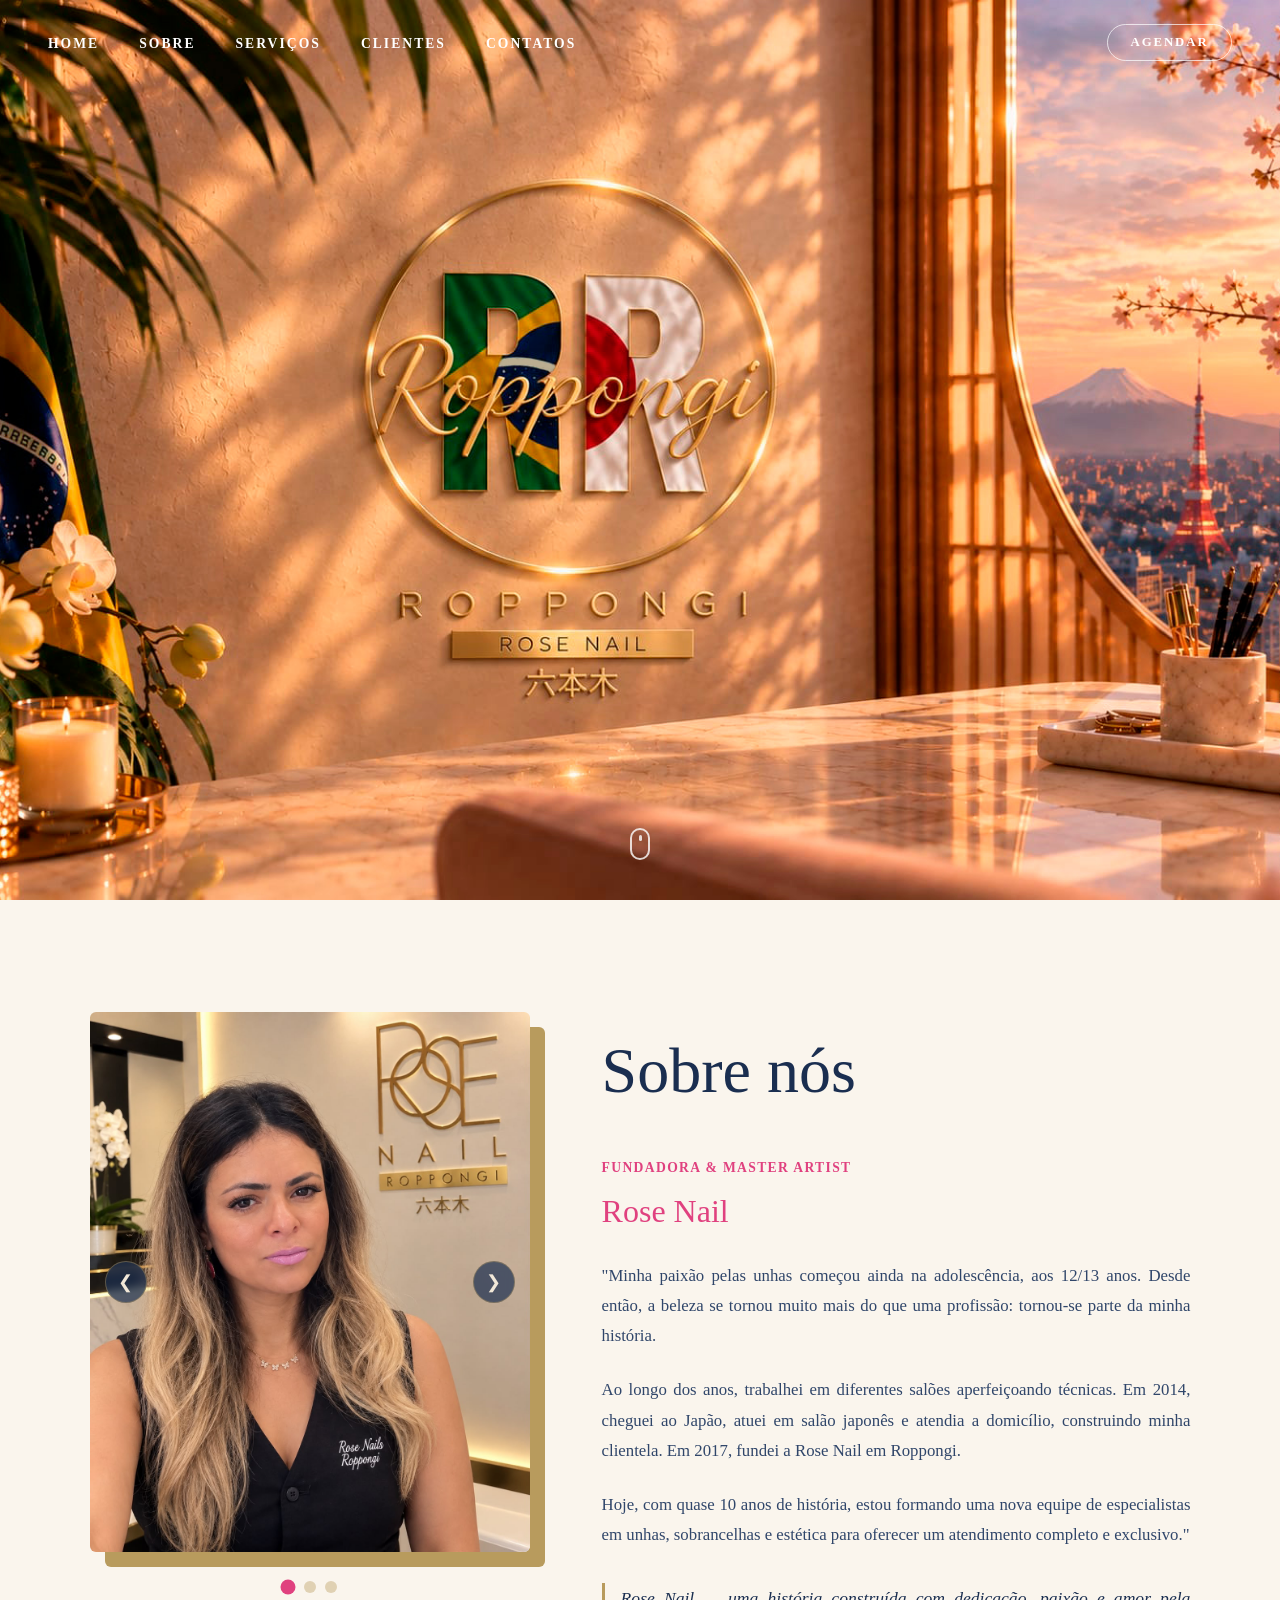
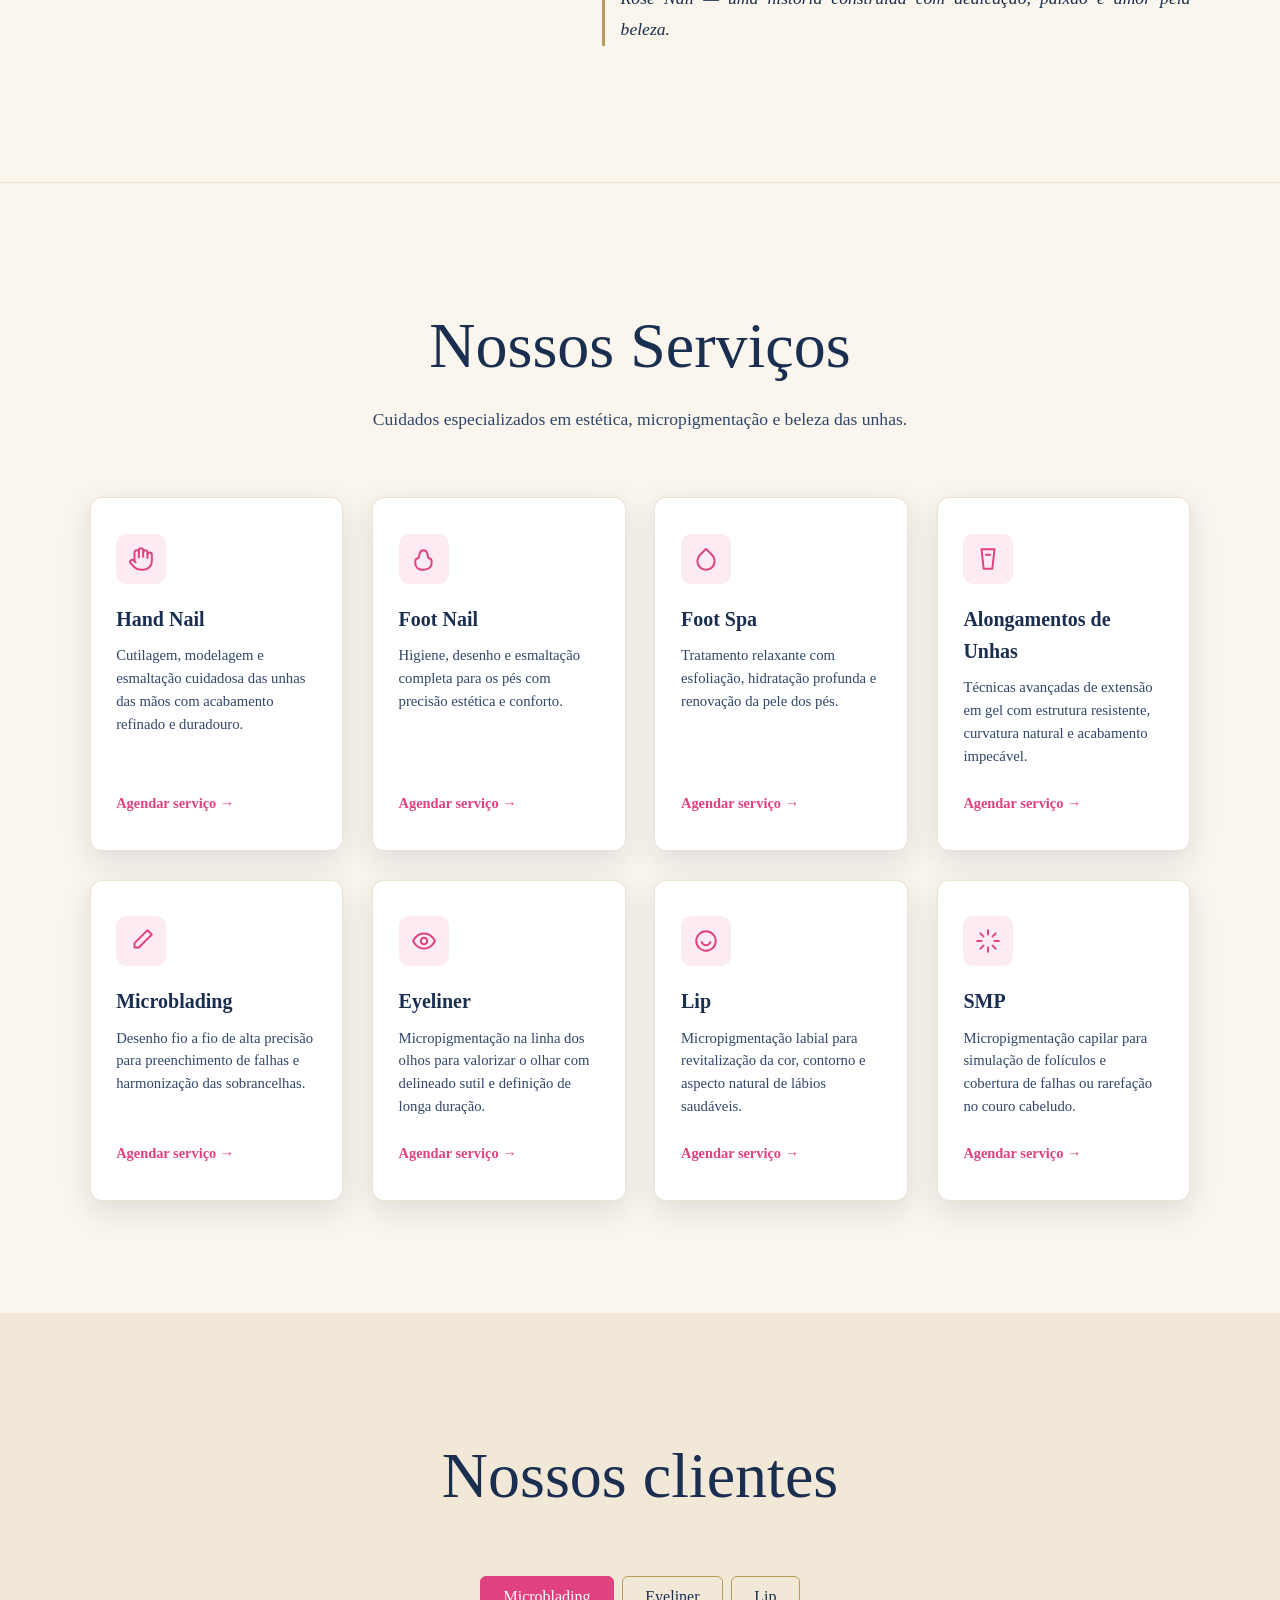
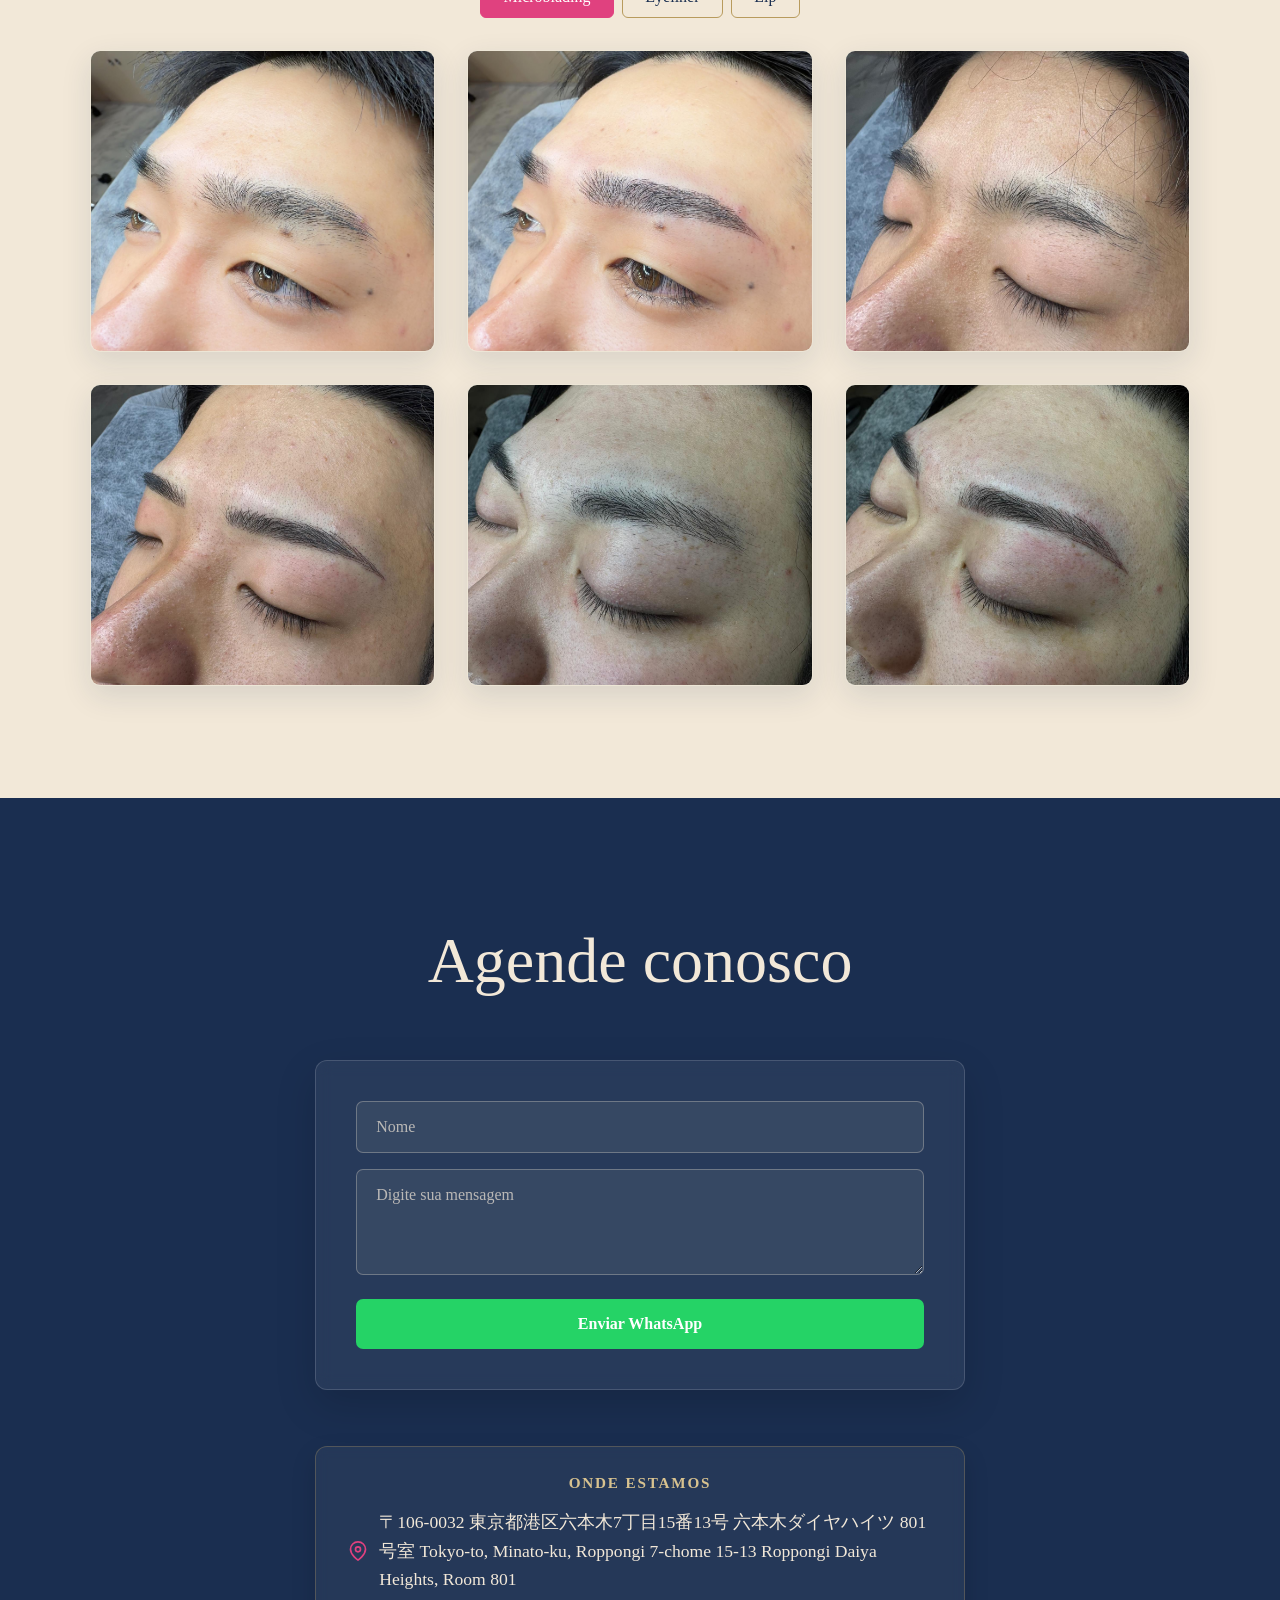
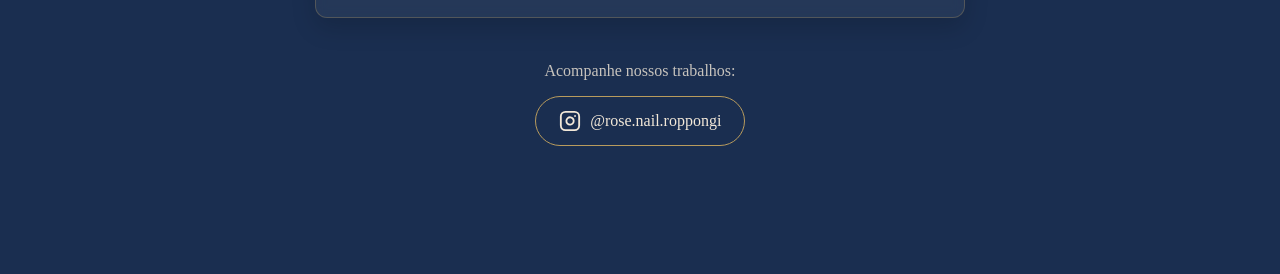
==== commit 56014c79: "finalizacao 2" ====
--- a/index.html
+++ b/index.html
@@ -18,7 +18,7 @@
             <li><a href="#cliente" class="menu-link">CLIENTES</a></li>
             <li><a href="#contatos" class="menu-link">CONTATOS</a></li>
         </ul>
-        <a href="#contatos" class="botao-reserva">RESERVA</a>
+        <a href="#contatos" class="botao-reserva">Agendar</a>
     </nav>
 
     <!-- ========================================
@@ -31,6 +31,8 @@
                 <span class="mouse-wheel"></span>
             </span>
         </a>
+    </main>
+
     </main>
 
     <!-- ========================================
@@ -248,7 +250,7 @@
 
     <section id="cliente" class="cliente">
 
-        <h2 class="cliente-titulo">Nossas clientes</h2>
+        <h2 class="cliente-titulo">Nossos clientes</h2>
 
 
         <!-- ABAS -->
--- a/styles.css
+++ b/styles.css
@@ -65,7 +65,7 @@
 
 /* Fundo ao rolar a página */
 .navegacao.rolou {
-    background: rgba(224, 65, 127, 0.95); /* O rosa característico com leve transparência */
+    background: rgba(224, 65, 127, 0.95);
     padding: 0.8rem 3rem;
     backdrop-filter: blur(8px);
     box-shadow: 0 4px 15px rgba(0, 0, 0, 0.15);
@@ -165,14 +165,14 @@
 }
 
 
-/* Responsivo para telemóveis */
+/* Responsivo mobile */
 @media (max-width: 768px) {
     .navegacao {
         padding: 1rem 1.5rem;
     }
     
     .menu {
-        display: none; /* No telemóvel prioriza o botão de reserva direto */
+        display: none;
     }
 }
 
@@ -226,6 +226,7 @@
     width: 100%;
     height: 100%;
     object-fit: cover;
+    object-position: top center;
     opacity: 0;
     pointer-events: none;
     transition: opacity 0.6s ease-in-out, transform 0.6s ease;
@@ -358,6 +359,20 @@
 }
 
 /* Adaptação Responsiva */
+
+@media (max-width: 768px) {
+
+    .cabecalho {
+    
+        background-position: 46% 42% !important;
+        background-size: cover;
+        height: 100svh;
+        min-height: 550px;
+    }
+
+}
+}
+
 @media (max-width: 900px) {
     .sobre-conteudo {
         grid-template-columns: 1fr;
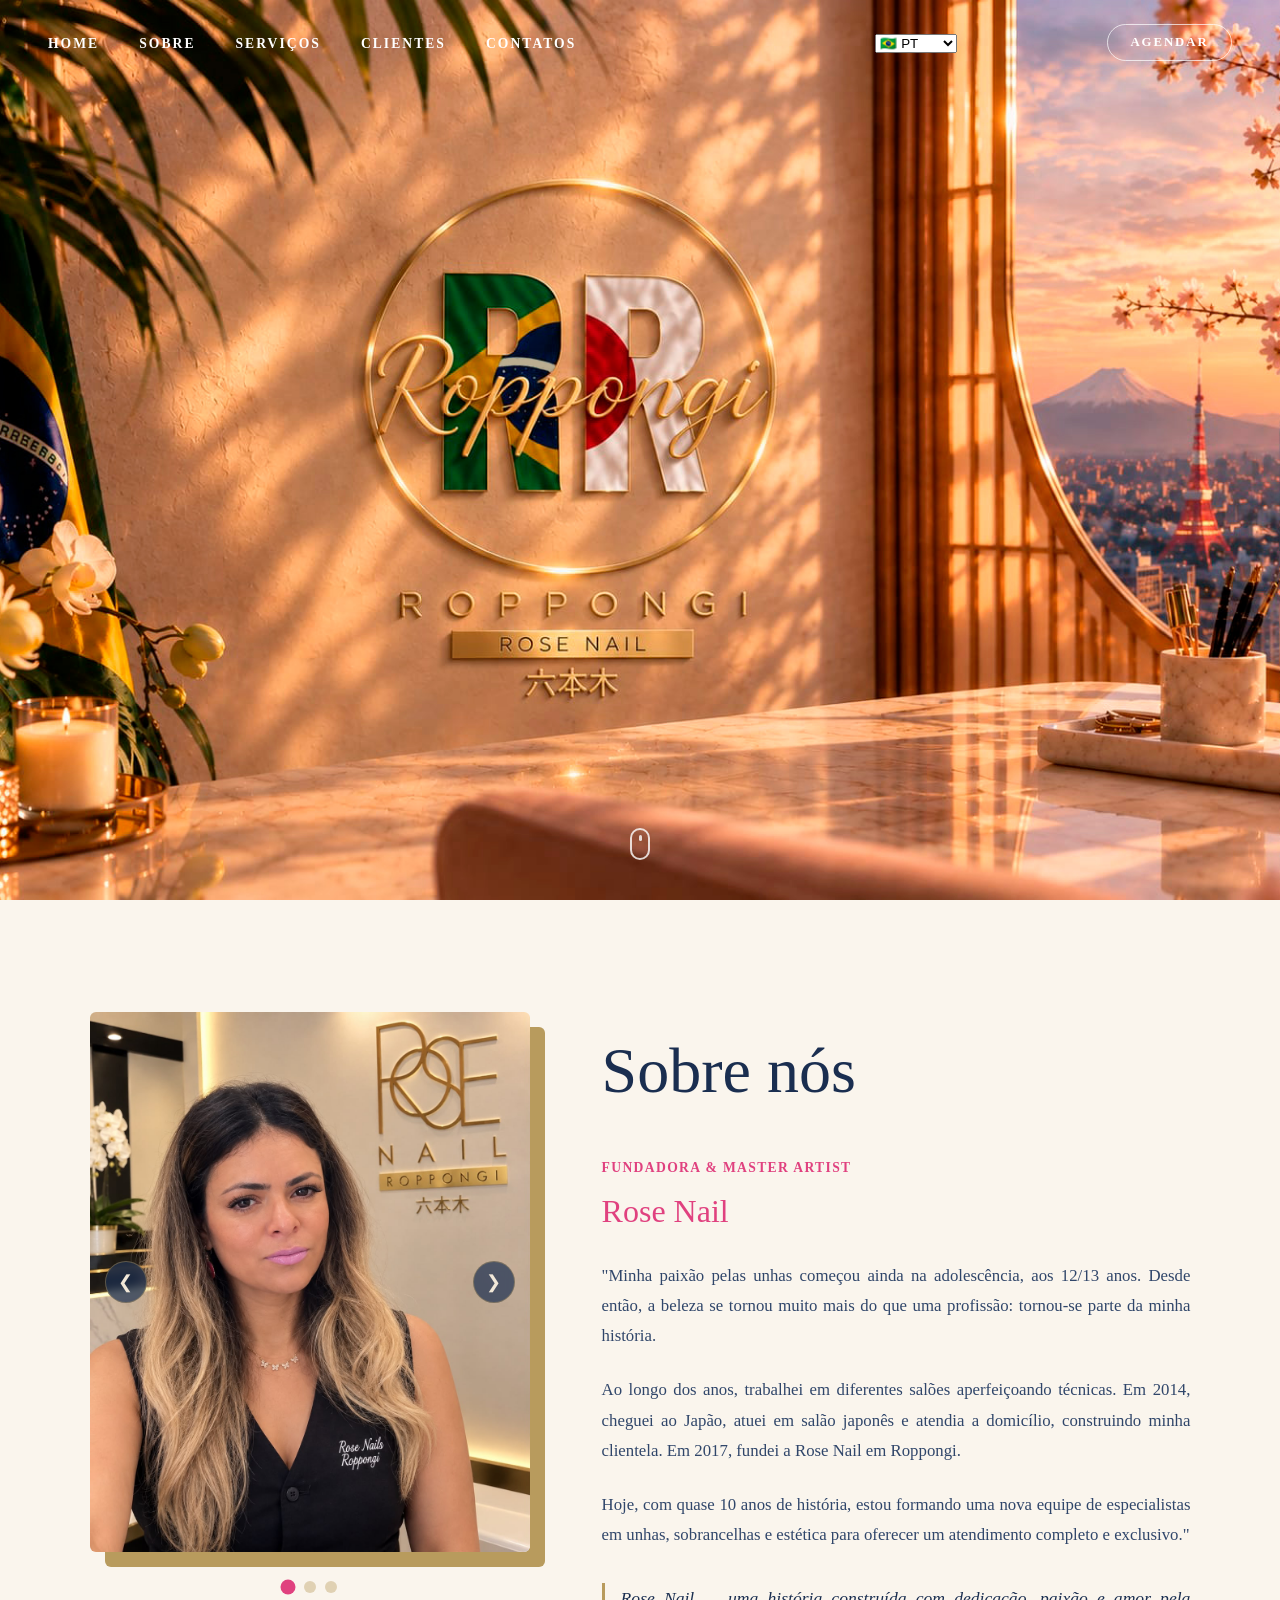
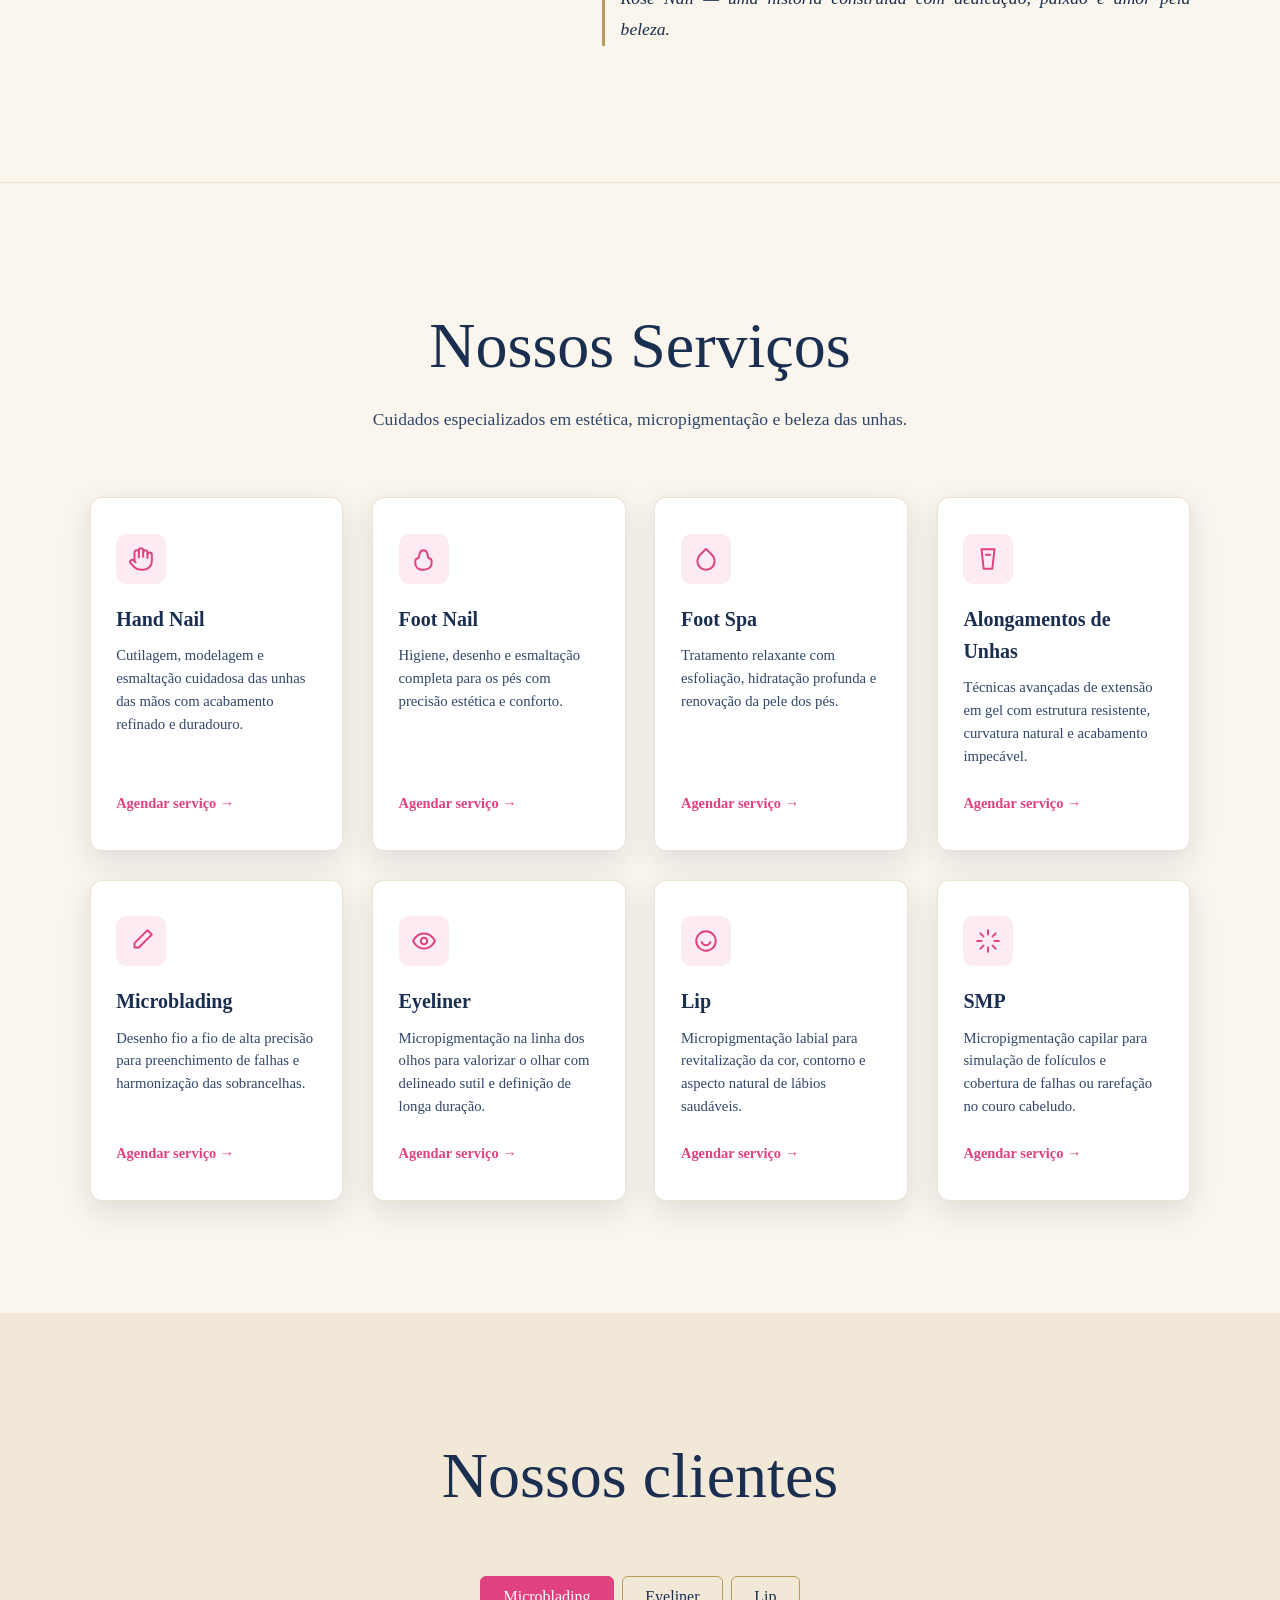
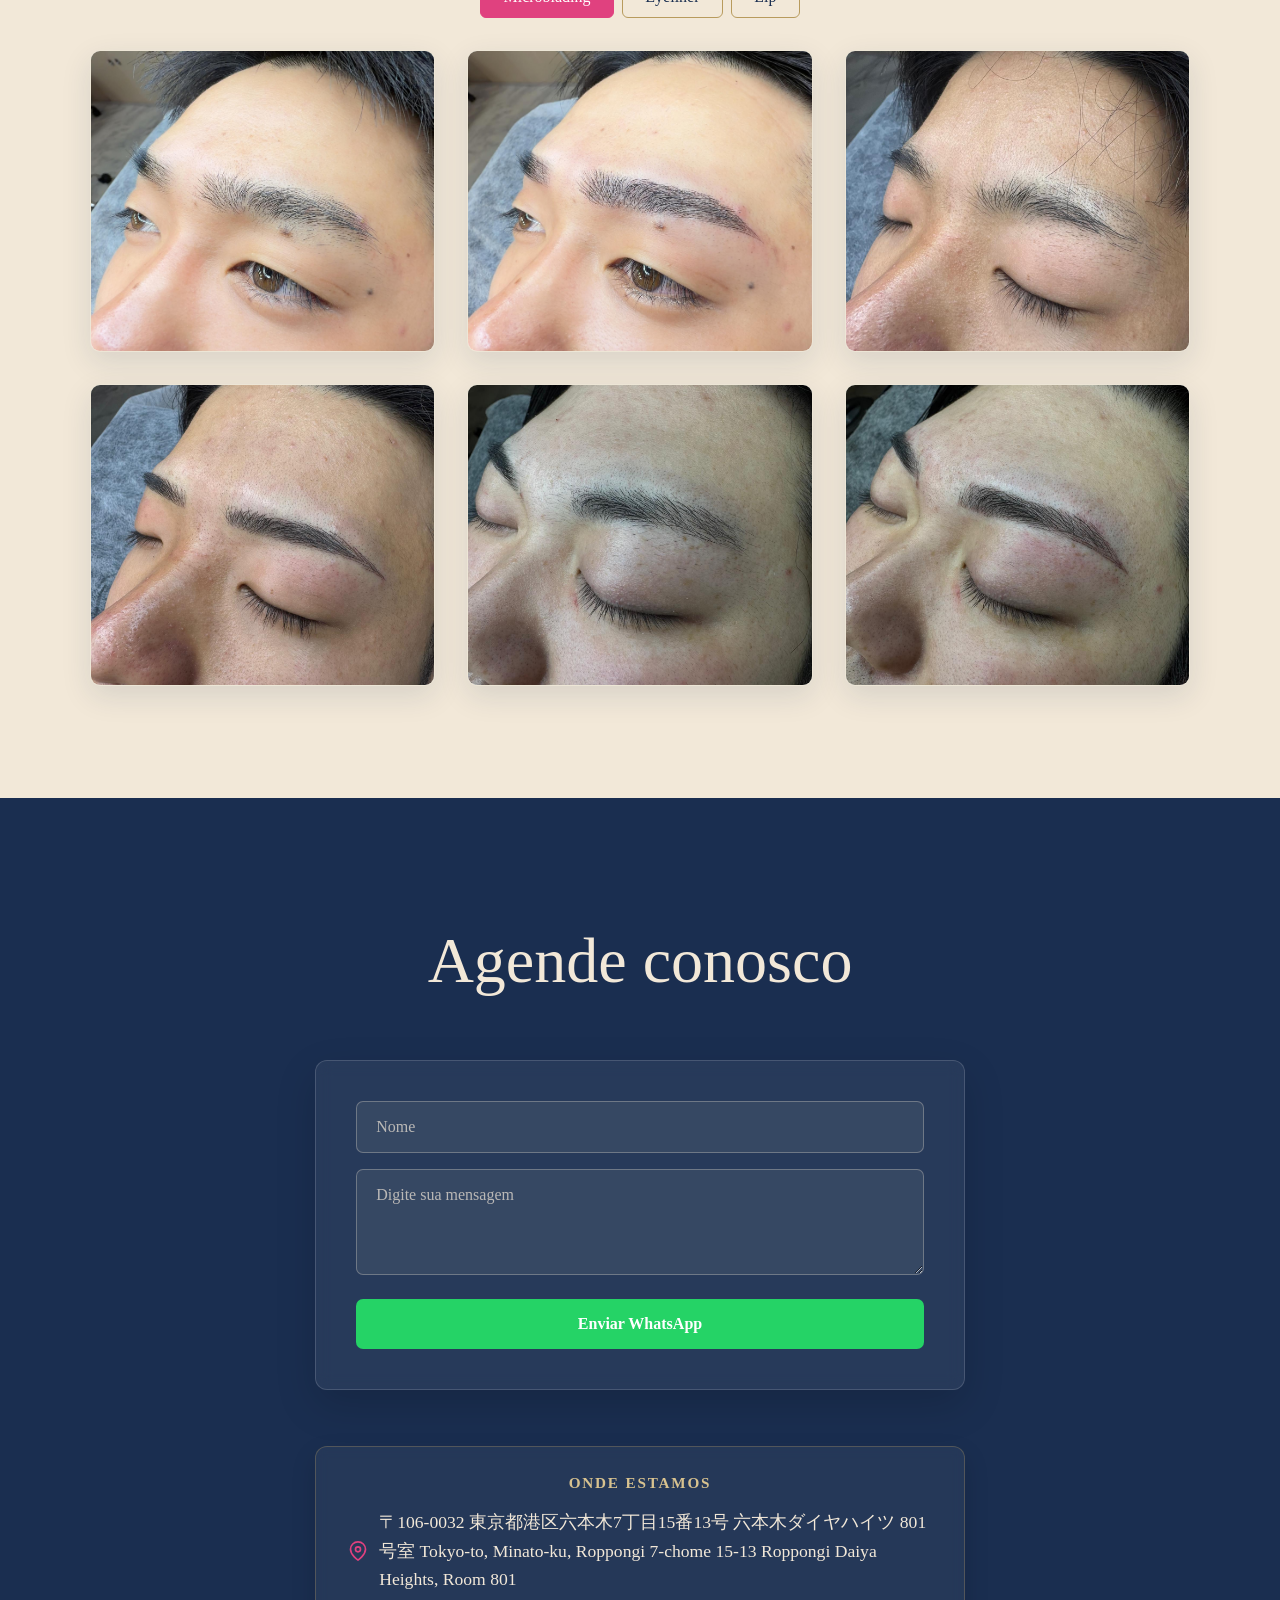
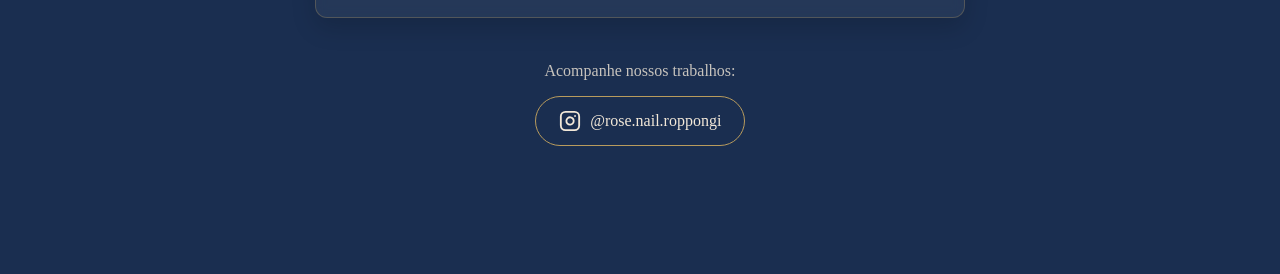
==== commit 569194ef: "finalizacao 3" ====
--- a/index.html
+++ b/index.html
@@ -18,6 +18,19 @@
             <li><a href="#cliente" class="menu-link">CLIENTES</a></li>
             <li><a href="#contatos" class="menu-link">CONTATOS</a></li>
         </ul>
+        <div style="display: flex; align-items: center; gap: 1rem;"></div>
+
+        <!-- Seletor de idioma -->
+                    <div class="seletor-idioma">
+                <select id="tradutor-idioma" aria-label="Selecionar Idioma">
+                    <option value="pt">🇧🇷 PT</option>
+                    <option value="ja">🇯🇵 日本語</option>
+                    <option value="en">🇺🇸 EN</option>
+                    <option value="es">🇪🇸 ES</option>
+                </select>
+            </div>
+
+
         <a href="#contatos" class="botao-reserva">Agendar</a>
     </nav>
 
@@ -519,6 +532,17 @@
 
     <script src="./script.js"></script>
 
+   <div id="google_translate_element" style="display: none;"></div>
+
+    <script type="text/javascript">
+        function googleTranslateElementInit() {
+            new google.translate.TranslateElement({
+                pageLanguage: 'pt',
+                autoDisplay: false
+            }, 'google_translate_element');
+        }
+    </script>
+    <script type="text/javascript" src="//translate.google.com/translate_a/element.js?cb=googleTranslateElementInit"></script>
 </body>
 
 </html>
--- a/styles.css
+++ b/styles.css
@@ -1173,4 +1173,66 @@
         gap: 0.4rem;
         text-align: center;
     }
+
+            /* Tradução do Google Translate */
+        /* Oculta barras superiores e balões indesejados */
+        .goog-te-banner-frame,
+        .goog-te-banner-frame.skiptranslate,
+        body > .skiptranslate,
+        #goog-gt-tt {
+            display: none !important;
+            visibility: hidden !important;
+        }
+
+        body {
+            top: 0px !important;
+        }
+
+        /* Alinhamento na navbar */
+        #google_translate_element {
+            display: inline-flex !important;
+            align-items: center !important;
+            vertical-align: middle !important;
+            max-height: 38px !important;
+            overflow: hidden !important;
+        }
+
+        /* Força a remoção de tabelas e fundos brancos nativos */
+        #google_translate_element * {
+            background: transparent !important;
+            box-shadow: none !important;
+        }
+
+        /* Transforma o elemento em uma pílula translúcida */
+        #google_translate_element .goog-te-gadget-simple {
+            background-color: rgba(255, 255, 255, 0.22) !important;
+            border: 1px solid rgba(255, 255, 255, 0.55) !important;
+            border-radius: 20px !important;
+            padding: 5px 12px !important;
+            display: inline-flex !important;
+            align-items: center !important;
+            gap: 6px !important;
+            backdrop-filter: blur(8px) !important;
+            -webkit-backdrop-filter: blur(8px) !important;
+            height: auto !important;
+        }
+
+        /* Texto branco e tamanho proporcional à barra */
+        #google_translate_element .goog-te-gadget-simple a,
+        #google_translate_element .goog-te-gadget-simple span {
+            color: #ffffff !important;
+            font-size: 0.78rem !important;
+            font-weight: 500 !important;
+            letter-spacing: 0.05em !important;
+            text-decoration: none !important;
+        }
+
+        /* Esconde as imagens/linhas divisórias verticais extras */
+        #google_translate_element .goog-te-gadget-simple img {
+            filter: drop-shadow(0 0 1px rgba(255, 255, 255, 0.8)) !important;
+        }
+
+        #google_translate_element .goog-te-gadget-simple span[style*="border-left"] {
+            display: none !important;
+        }
 }
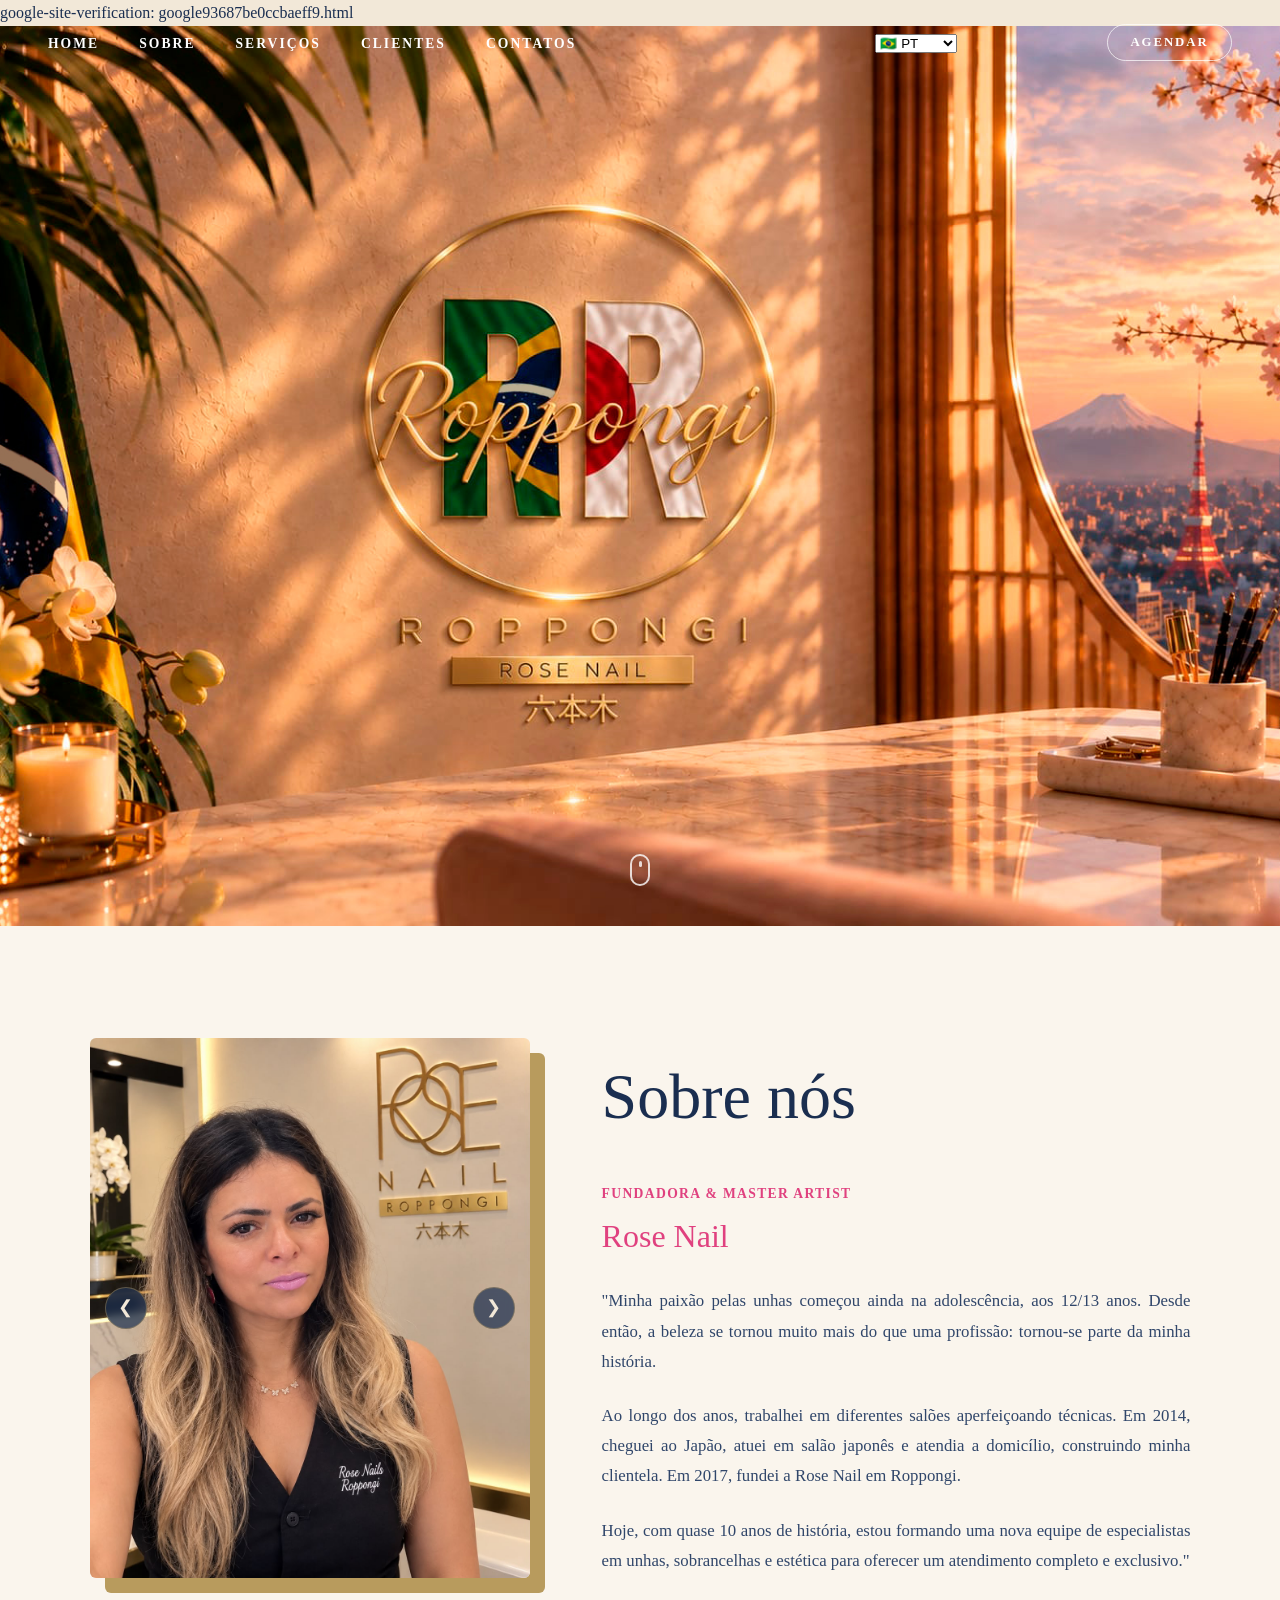
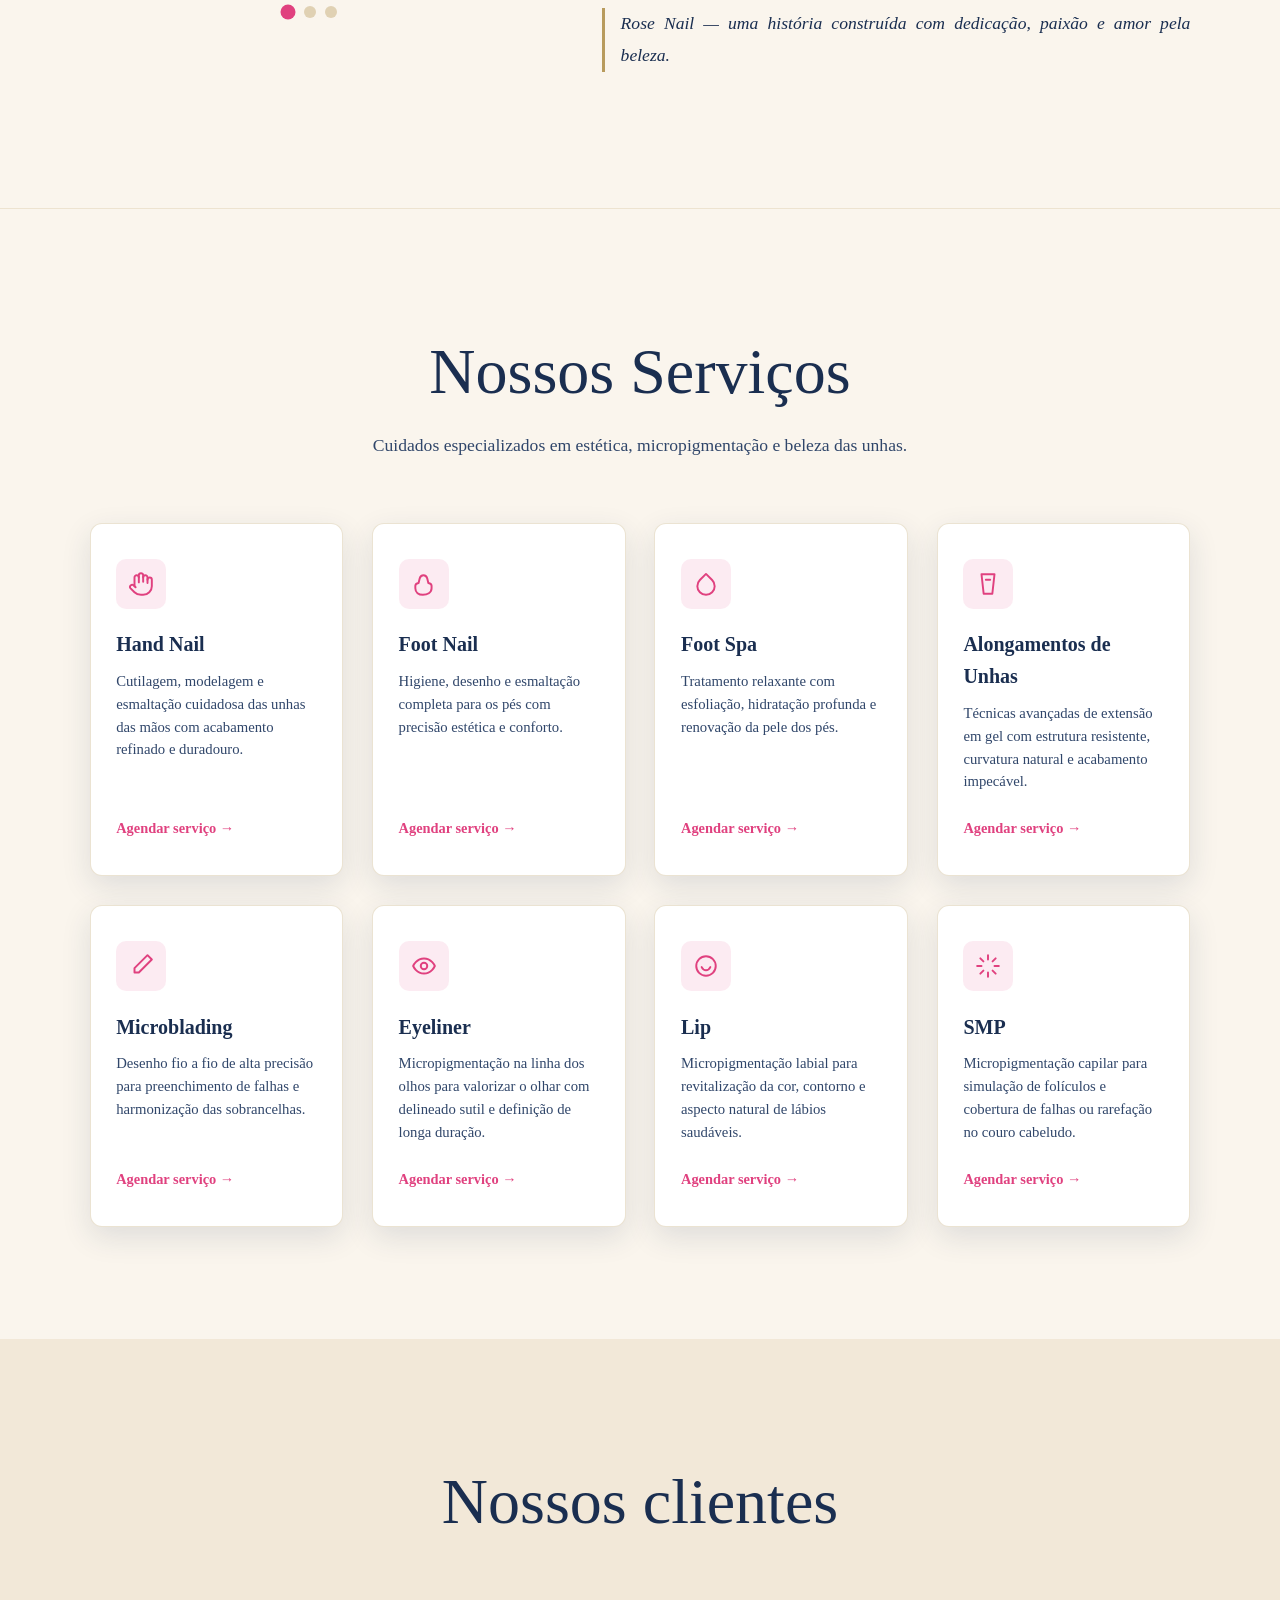
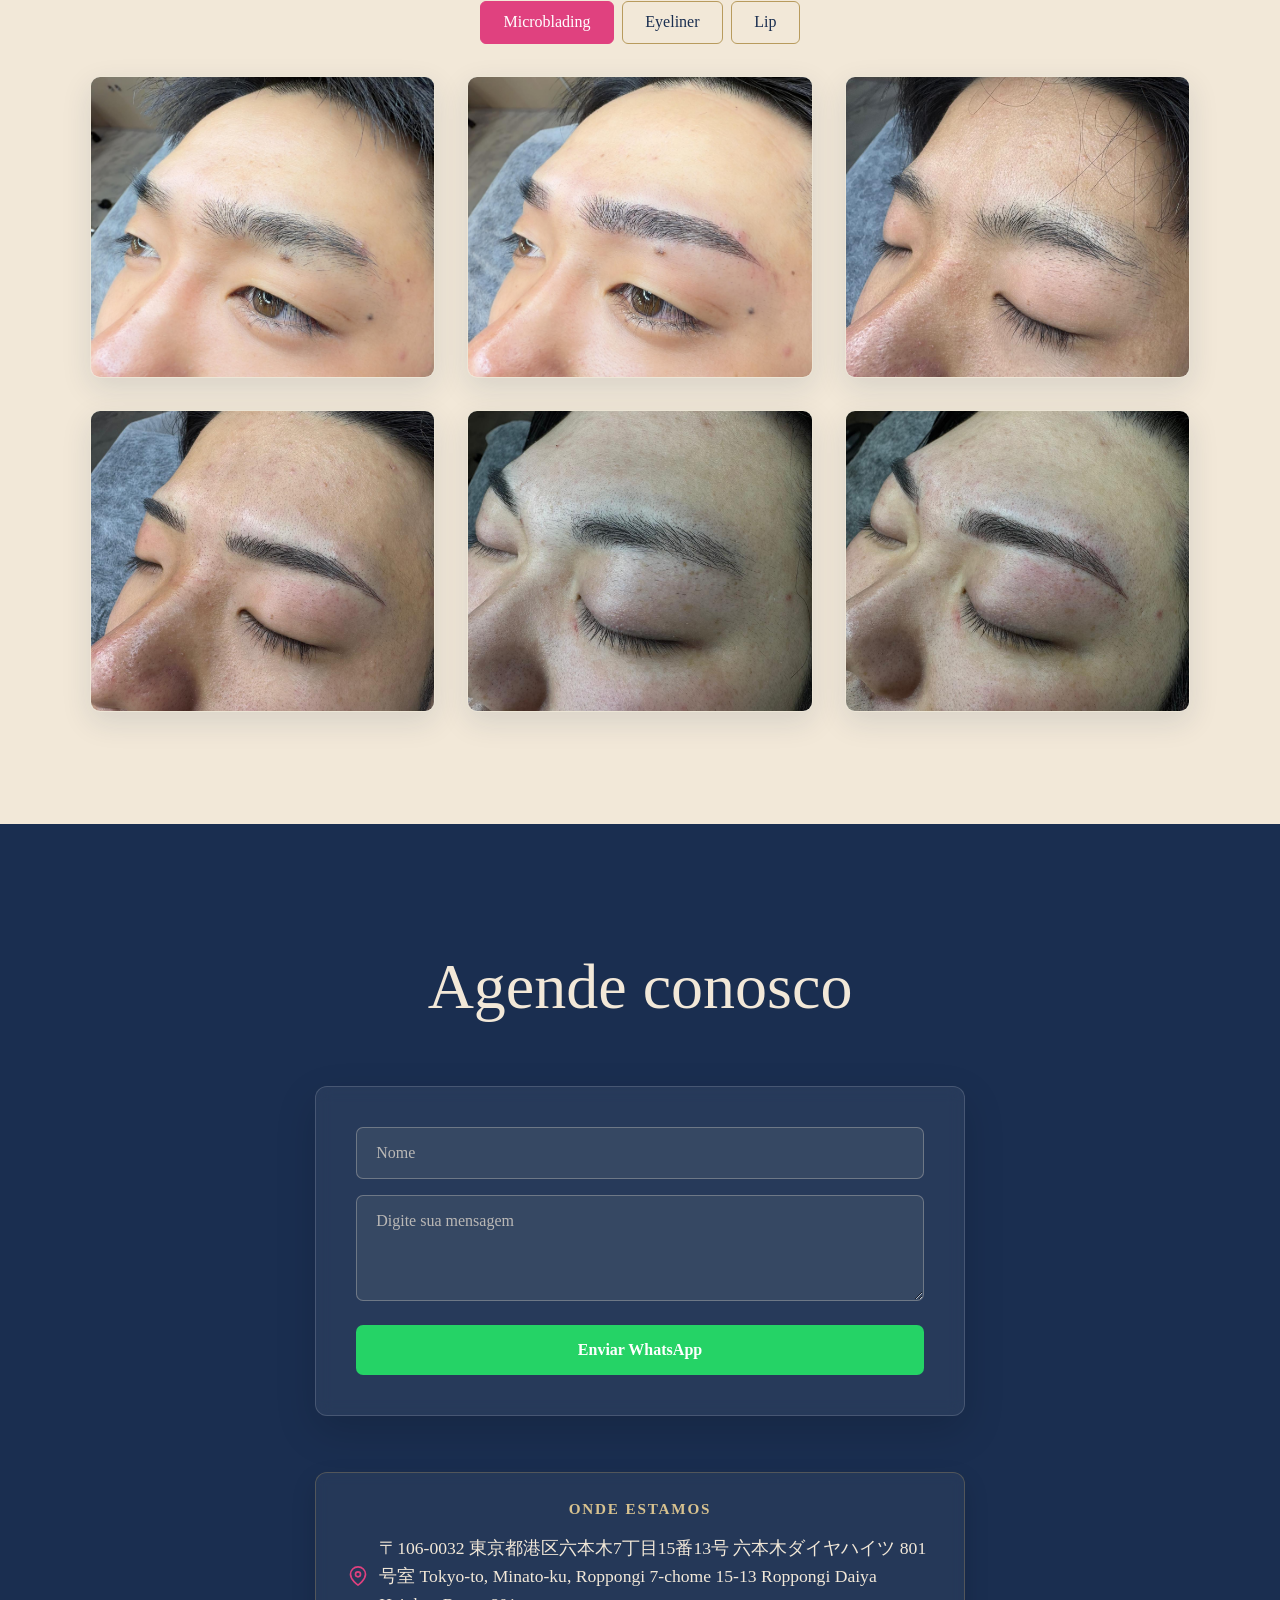
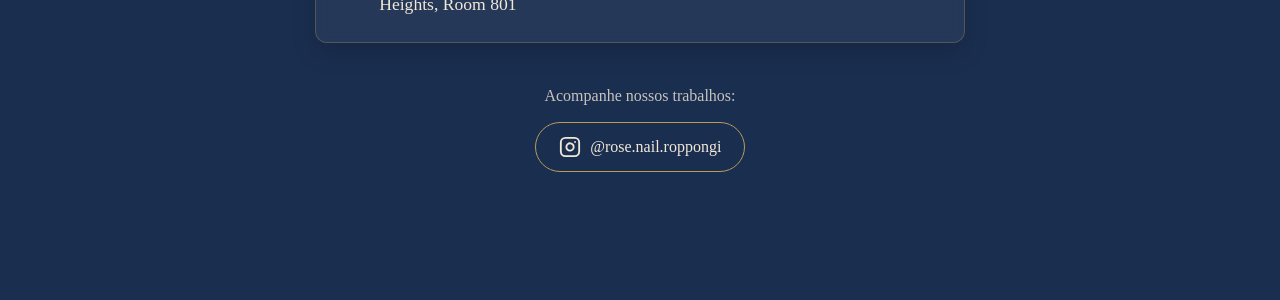
==== commit f8a3071b: "finalmesmo" ====
--- a/index.html
+++ b/index.html
@@ -1,7 +1,11 @@
 <!DOCTYPE html>
 <html lang="pt-BR">
 
+google-site-verification: google93687be0ccbaeff9.html
+
 <head>
+
+    <meta name="google-site-verification" content="F9u0LK12ELsWzuI1iOSCKxoy_yiVRAVi5t8Noq6jxhE" />
     <meta charset="UTF-8">
     <meta name="viewport" content="width=device-width, initial-scale=1.0">
     <link rel="stylesheet" href="styles.css">
--- a/styles.css
+++ b/styles.css
@@ -364,13 +364,12 @@
 
     .cabecalho {
     
-        background-position: 46% 42% !important;
+        background-position: 43% 42% !important;
         background-size: cover;
         height: 100svh;
         min-height: 550px;
     }
 
-}
 }
 
 @media (max-width: 900px) {
@@ -1175,64 +1174,45 @@
     }
 
             /* Tradução do Google Translate */
-        /* Oculta barras superiores e balões indesejados */
-        .goog-te-banner-frame,
-        .goog-te-banner-frame.skiptranslate,
-        body > .skiptranslate,
-        #goog-gt-tt {
-            display: none !important;
-            visibility: hidden !important;
-        }
-
-        body {
-            top: 0px !important;
-        }
-
-        /* Alinhamento na navbar */
-        #google_translate_element {
-            display: inline-flex !important;
-            align-items: center !important;
-            vertical-align: middle !important;
-            max-height: 38px !important;
-            overflow: hidden !important;
-        }
-
-        /* Força a remoção de tabelas e fundos brancos nativos */
-        #google_translate_element * {
-            background: transparent !important;
-            box-shadow: none !important;
-        }
-
-        /* Transforma o elemento em uma pílula translúcida */
-        #google_translate_element .goog-te-gadget-simple {
-            background-color: rgba(255, 255, 255, 0.22) !important;
-            border: 1px solid rgba(255, 255, 255, 0.55) !important;
-            border-radius: 20px !important;
-            padding: 5px 12px !important;
-            display: inline-flex !important;
-            align-items: center !important;
-            gap: 6px !important;
-            backdrop-filter: blur(8px) !important;
-            -webkit-backdrop-filter: blur(8px) !important;
-            height: auto !important;
-        }
-
-        /* Texto branco e tamanho proporcional à barra */
-        #google_translate_element .goog-te-gadget-simple a,
-        #google_translate_element .goog-te-gadget-simple span {
-            color: #ffffff !important;
-            font-size: 0.78rem !important;
-            font-weight: 500 !important;
-            letter-spacing: 0.05em !important;
-            text-decoration: none !important;
-        }
-
-        /* Esconde as imagens/linhas divisórias verticais extras */
-        #google_translate_element .goog-te-gadget-simple img {
-            filter: drop-shadow(0 0 1px rgba(255, 255, 255, 0.8)) !important;
-        }
-
-        #google_translate_element .goog-te-gadget-simple span[style*="border-left"] {
-            display: none !important;
-        }
+                    .seletor-idioma {
+                    display: inline-flex;
+                    align-items: center;
+                }
+
+                #tradutor-idioma {
+                    background: rgba(255, 255, 255, 0.2);
+                    border: 1px solid rgba(255, 255, 255, 0.6);
+                    color: #ffffff;
+                    padding: 0.35rem 0.8rem;
+                    border-radius: 20px;
+                    font-size: 0.75rem;
+                    font-weight: 600;
+                    cursor: pointer;
+                    outline: none;
+                    backdrop-filter: blur(8px);
+                    -webkit-backdrop-filter: blur(8px);
+                    transition: background 0.3s ease, border-color 0.3s ease;
+                }
+
+                #tradutor-idioma:hover {
+                    background: rgba(255, 255, 255, 0.35);
+                    border-color: #ffffff;
+                }
+
+                /* Cor do texto dentro da lista quando abre */
+                #tradutor-idioma option {
+                    background-color: #1e293b;
+                    color: #ffffff;
+                }
+
+                /* Oculta barras que o Google tenta injetar no topo da página */
+                .goog-te-banner-frame.skiptranslate,
+                body > .skiptranslate,
+                #goog-gt-tt {
+                    display: none !important;
+                }
+
+                body {
+                    top: 0px !important;
+                }
 }
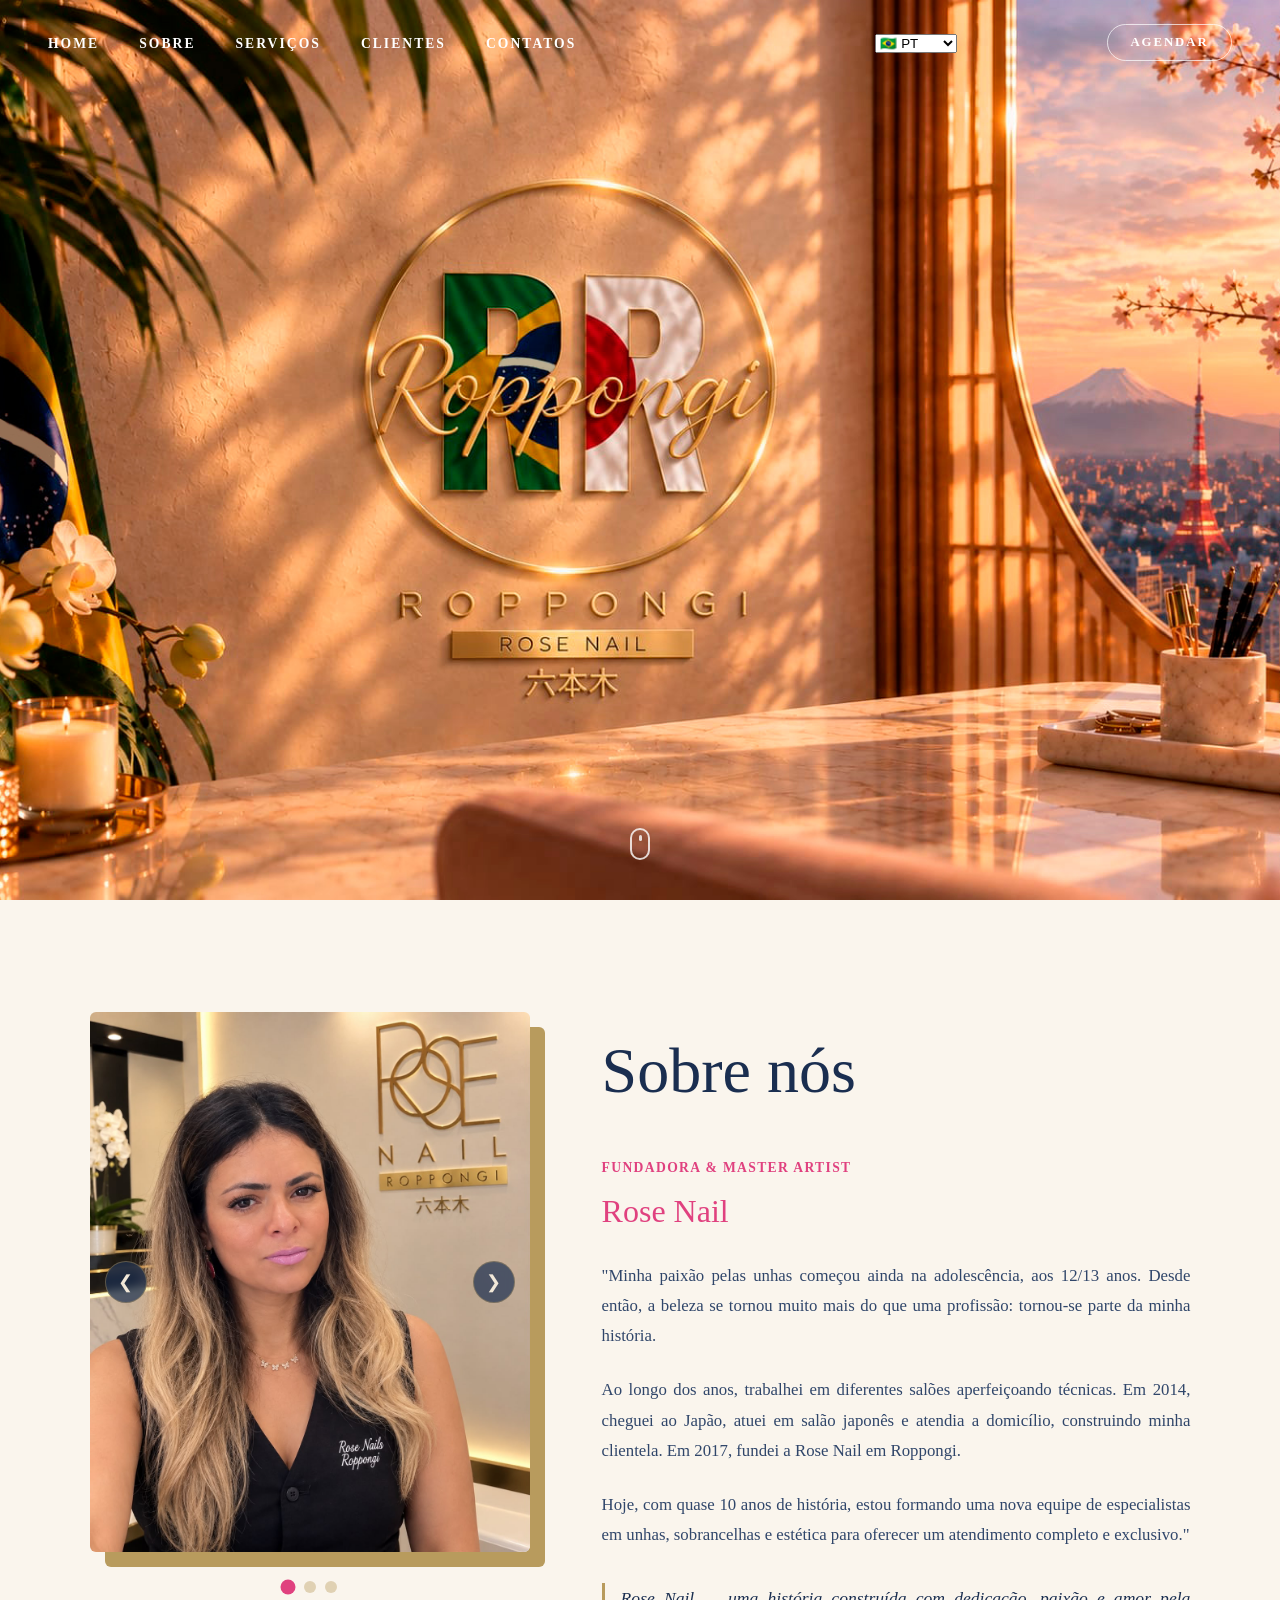
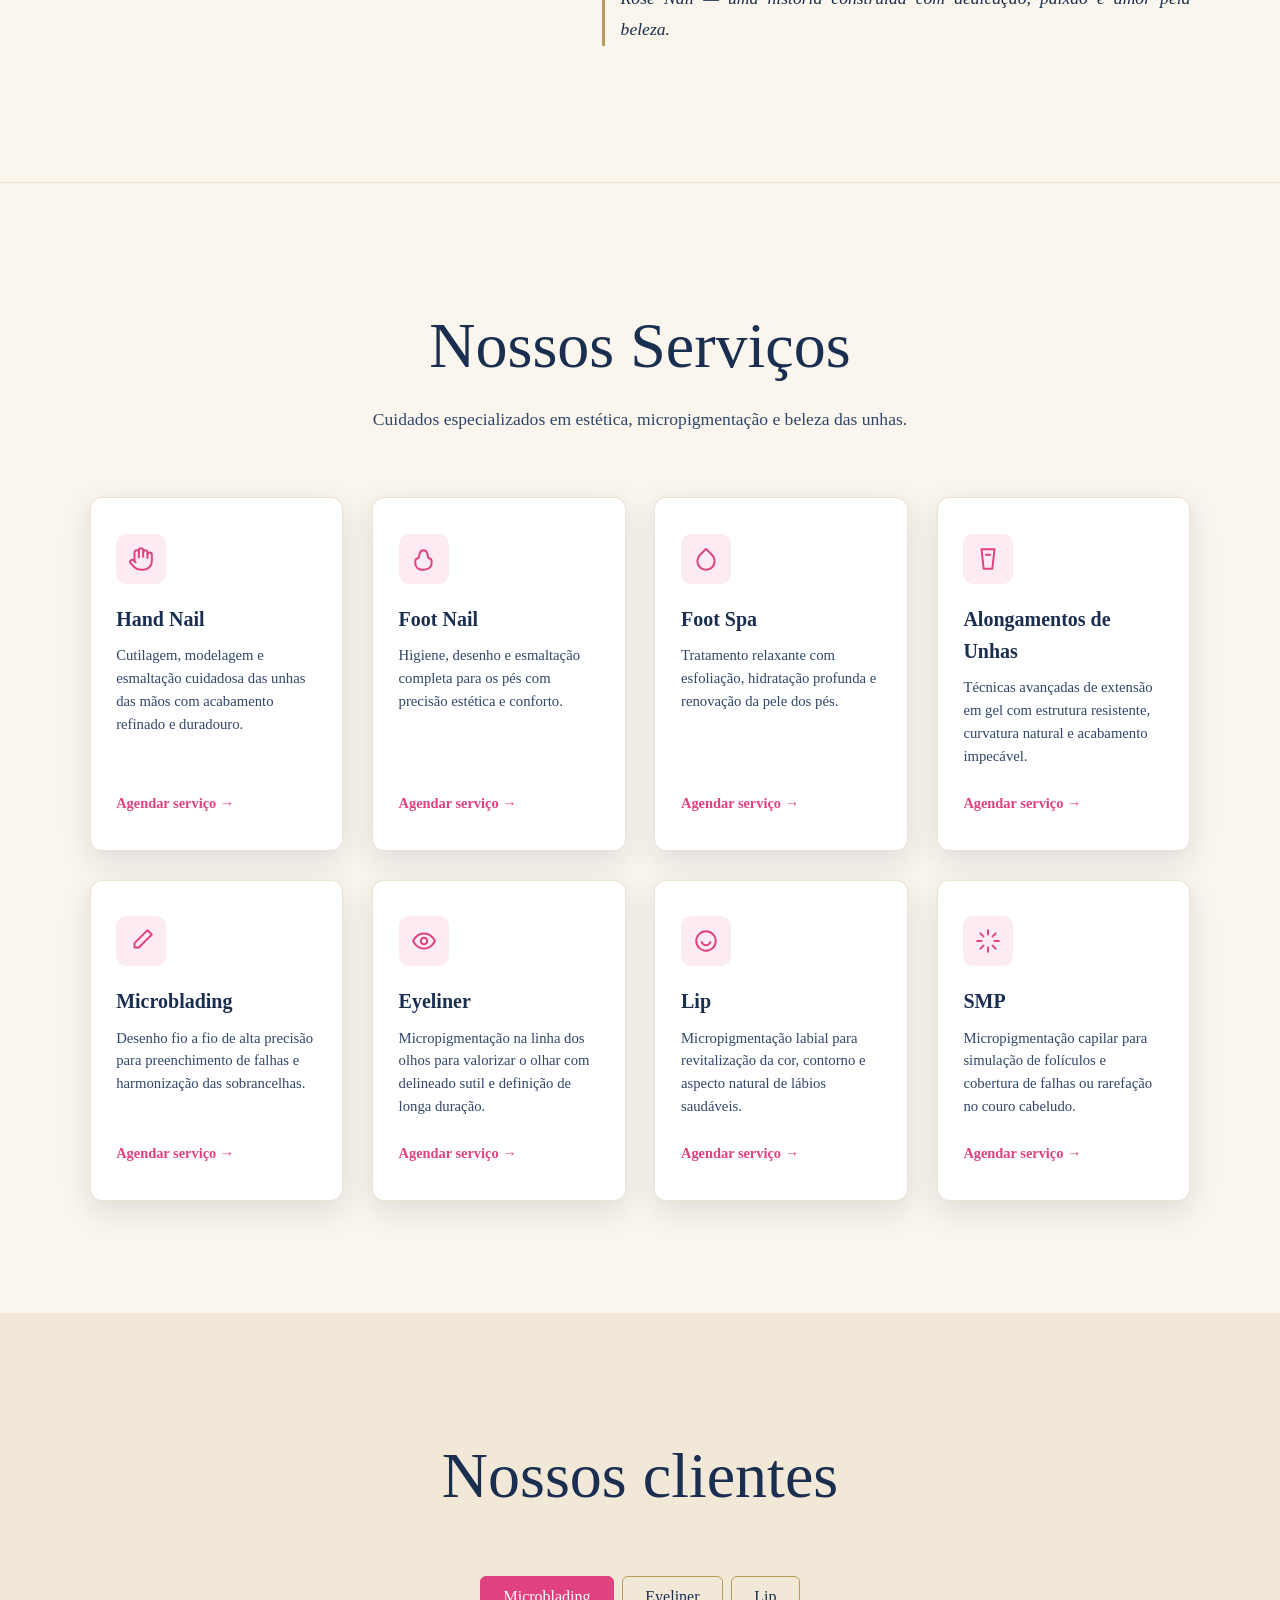
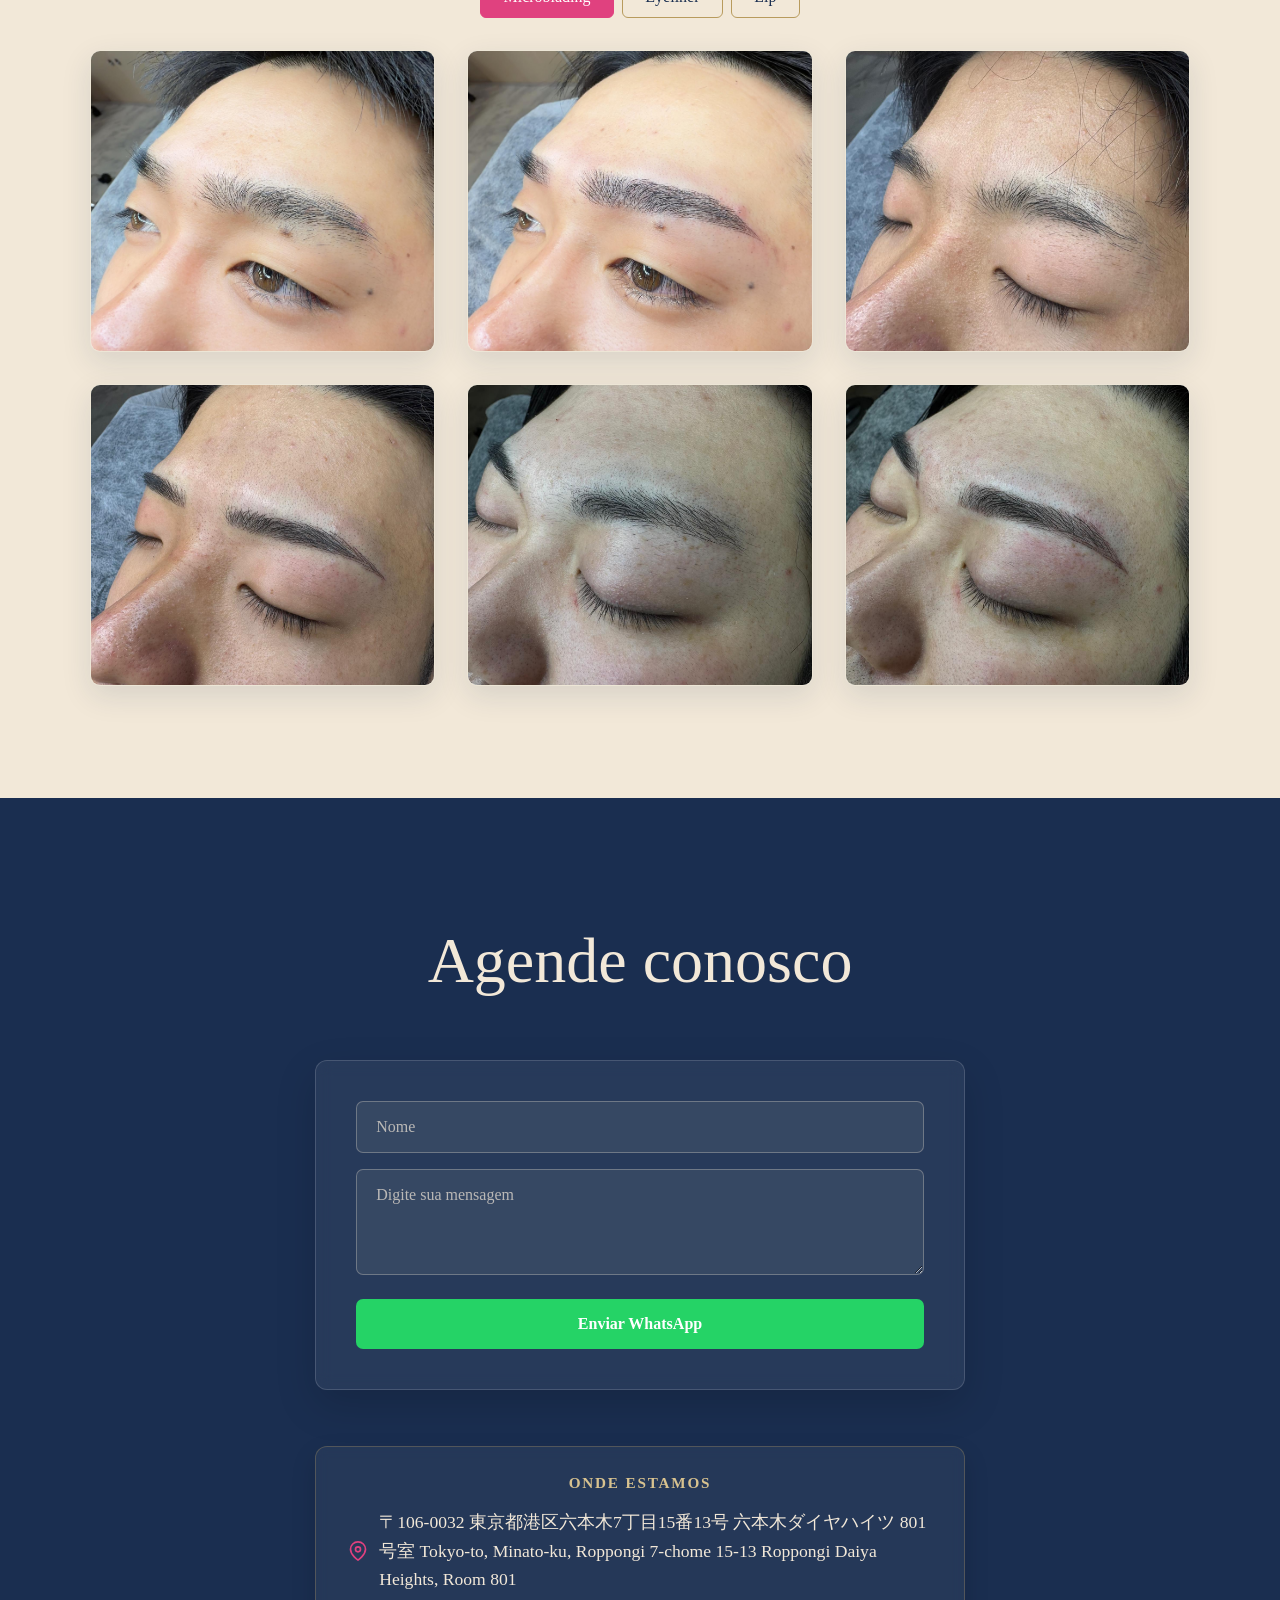
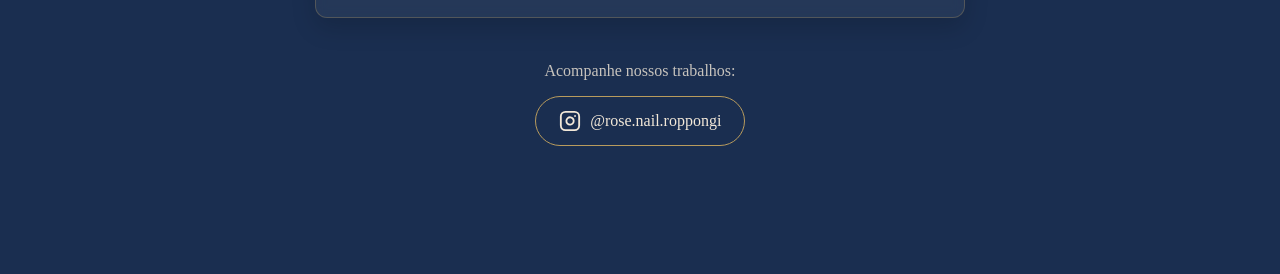
==== commit d3a32a4b: "finalmesmo1" ====
--- a/index.html
+++ b/index.html
@@ -1,7 +1,5 @@
 <!DOCTYPE html>
 <html lang="pt-BR">
-
-google-site-verification: google93687be0ccbaeff9.html
 
 <head>
 
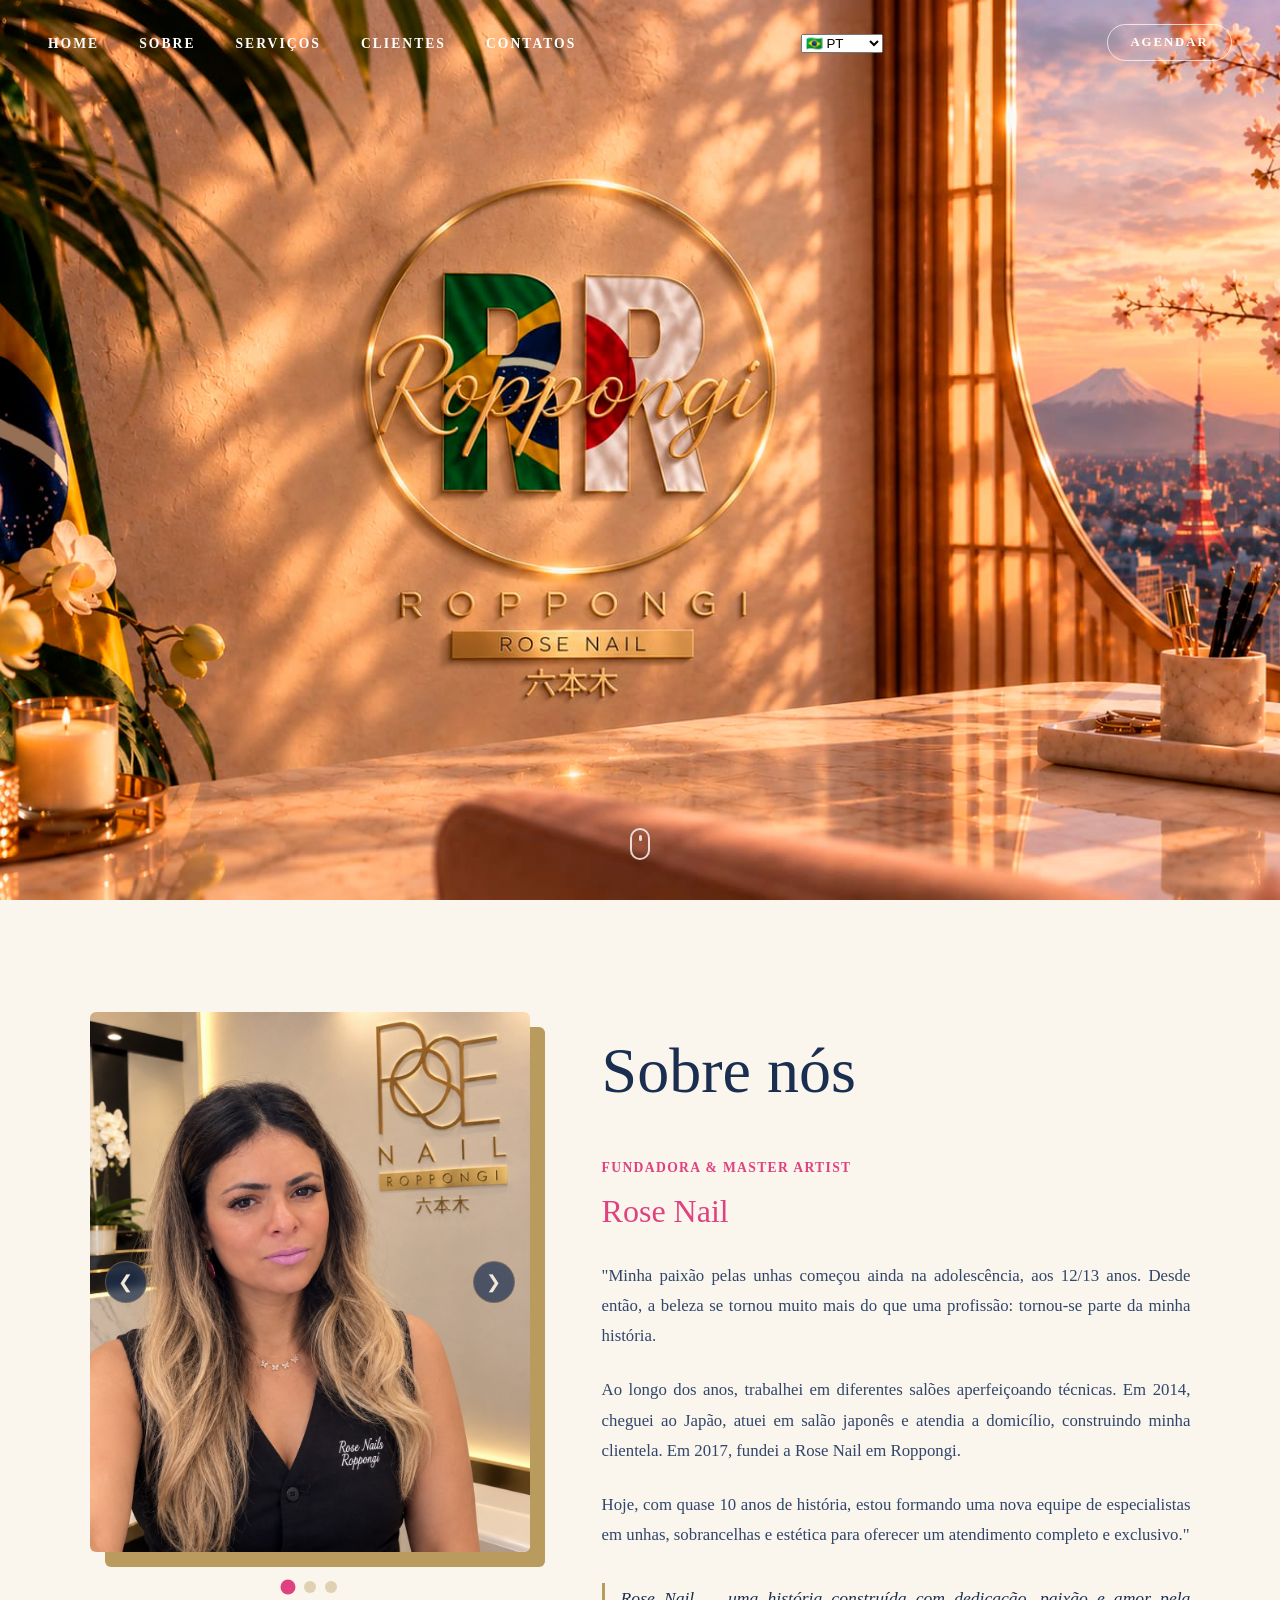
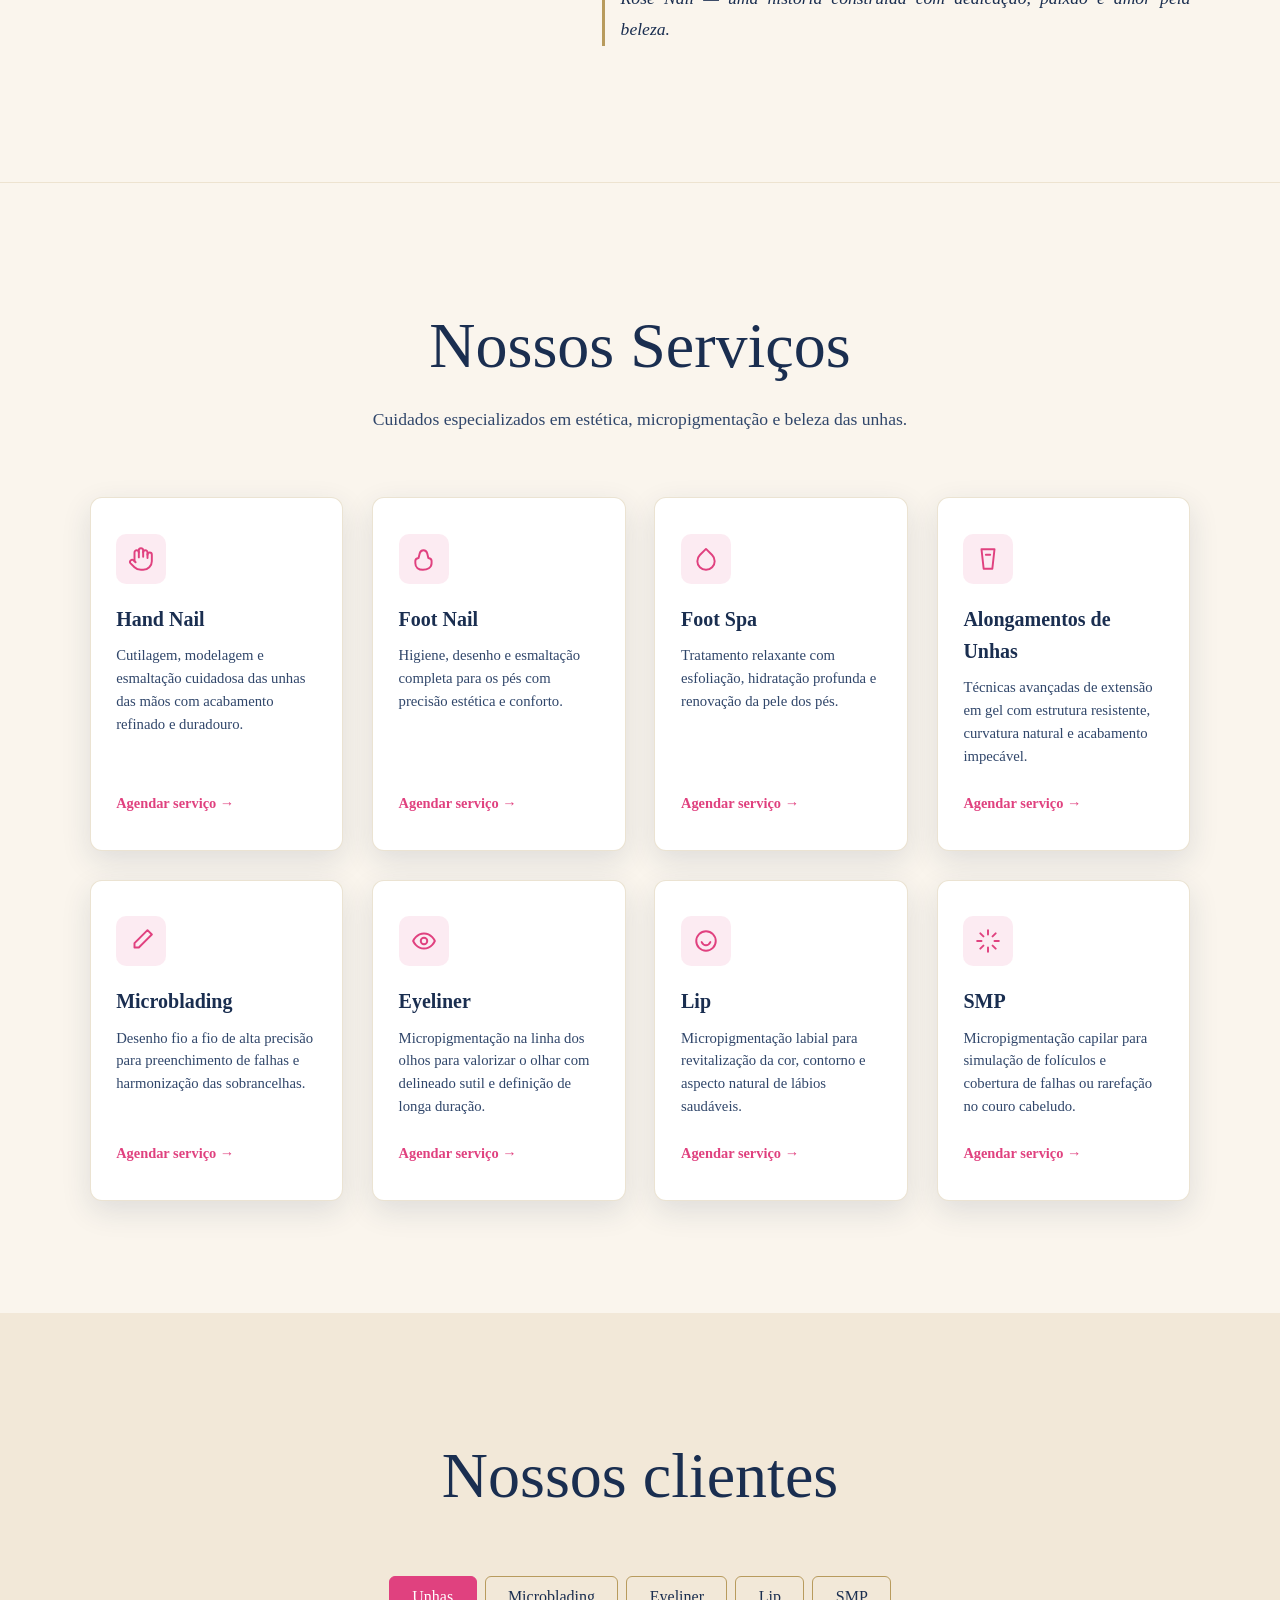
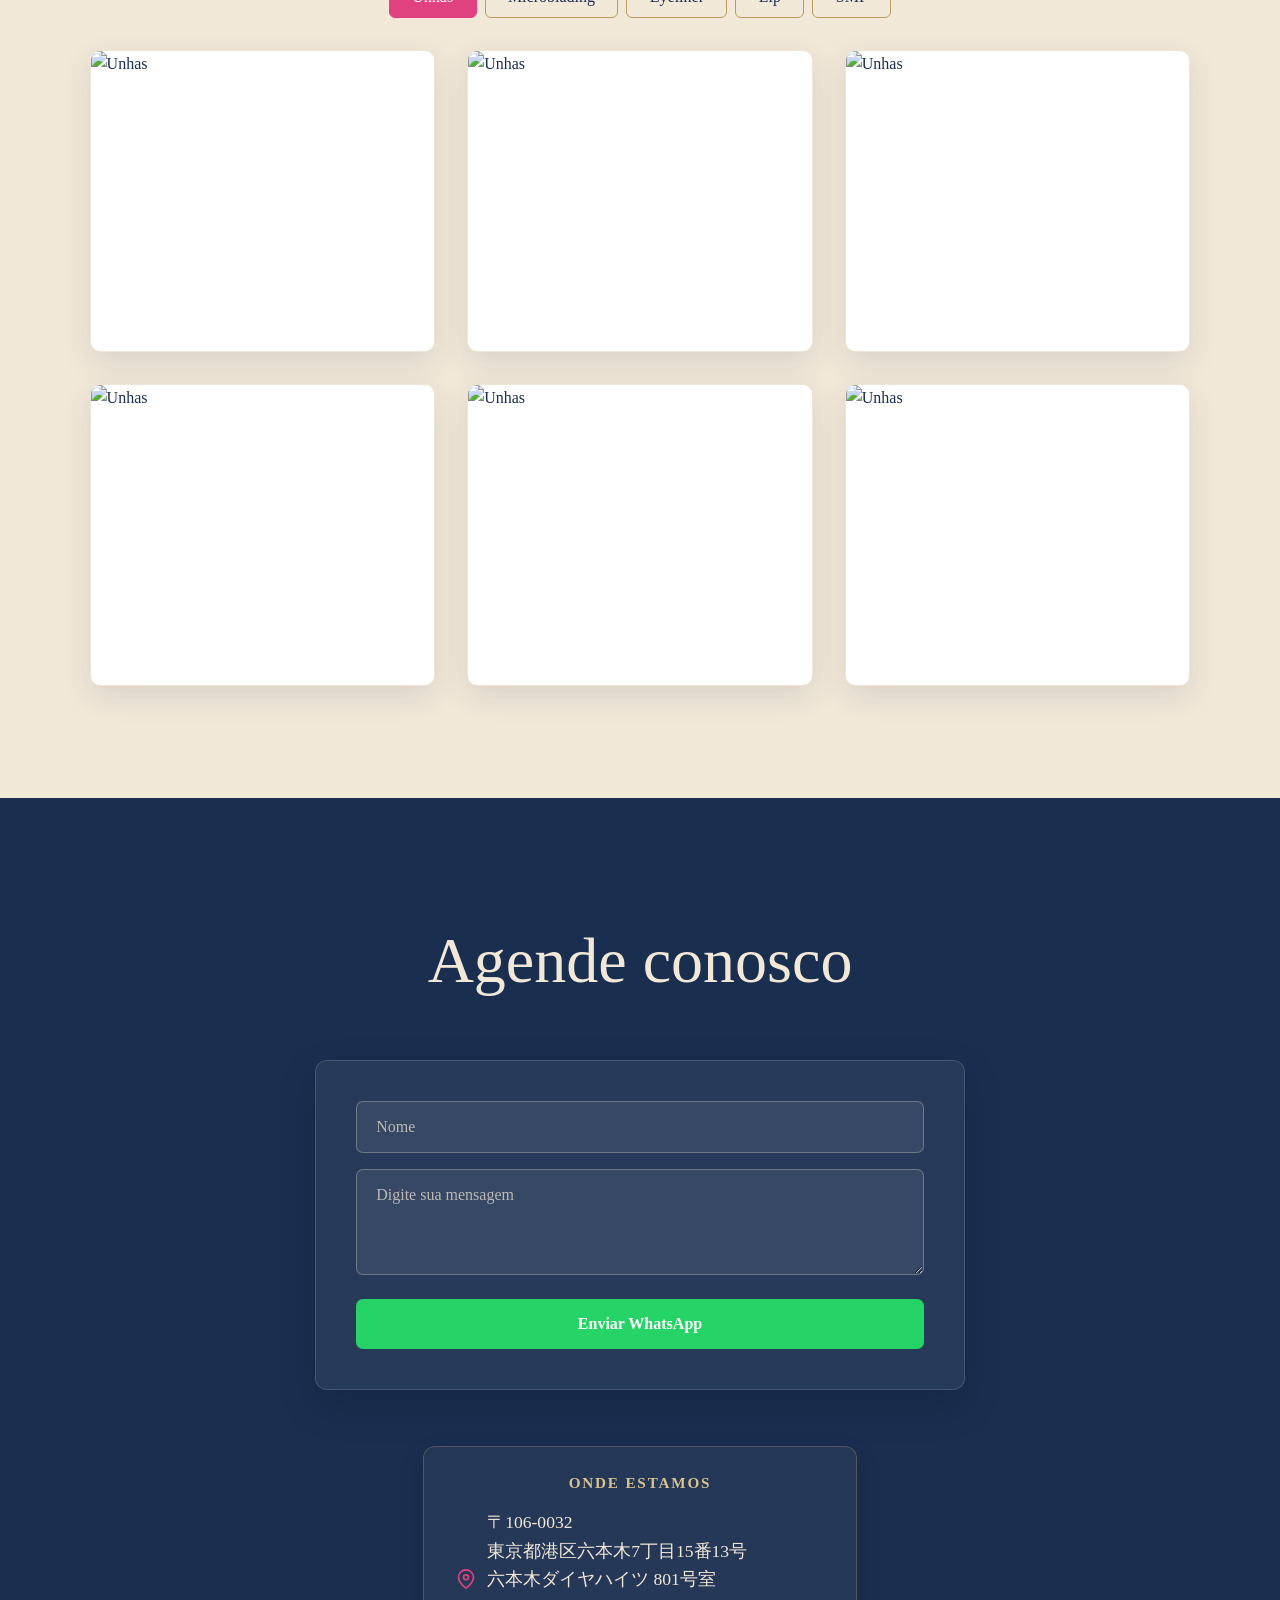
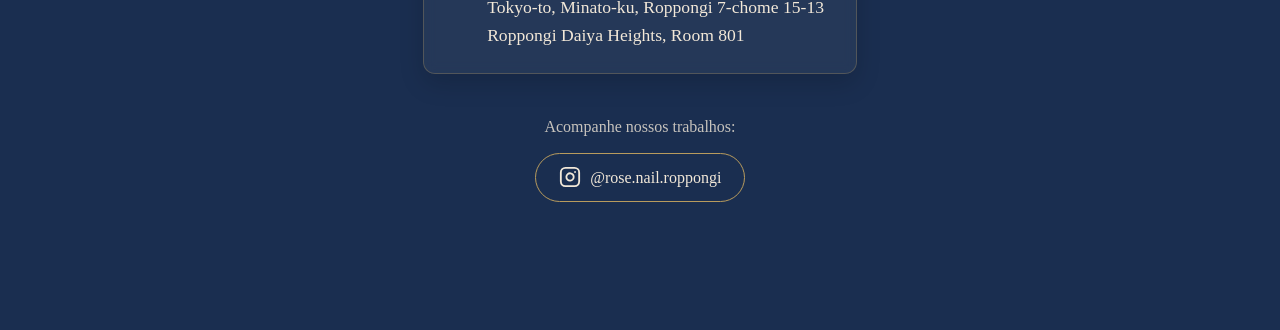
==== commit 1aa3c112: "Colando unhas" ====
--- a/index.html
+++ b/index.html
@@ -2,7 +2,6 @@
 <html lang="pt-BR">
 
 <head>
-
     <meta name="google-site-verification" content="F9u0LK12ELsWzuI1iOSCKxoy_yiVRAVi5t8Noq6jxhE" />
     <meta charset="UTF-8">
     <meta name="viewport" content="width=device-width, initial-scale=1.0">
@@ -12,7 +11,7 @@
 
 <body>
 
-<nav class="navegacao">
+    <nav class="navegacao">
         <ul class="menu">
             <li><a href="#inicio" class="menu-link">HOME</a></li>
             <li><a href="#sobre" class="menu-link">SOBRE</a></li>
@@ -20,27 +19,20 @@
             <li><a href="#cliente" class="menu-link">CLIENTES</a></li>
             <li><a href="#contatos" class="menu-link">CONTATOS</a></li>
         </ul>
-        <div style="display: flex; align-items: center; gap: 1rem;"></div>
-
-        <!-- Seletor de idioma -->
-                    <div class="seletor-idioma">
-                <select id="tradutor-idioma" aria-label="Selecionar Idioma">
-                    <option value="pt">🇧🇷 PT</option>
-                    <option value="ja">🇯🇵 日本語</option>
-                    <option value="en">🇺🇸 EN</option>
-                    <option value="es">🇪🇸 ES</option>
-                </select>
-            </div>
-
+
+        <div class="seletor-idioma">
+            <select id="tradutor-idioma" aria-label="Selecionar Idioma">
+                <option value="pt">🇧🇷 PT</option>
+                <option value="ja">🇯🇵 日本語</option>
+                <option value="en">🇺🇸 EN</option>
+                <option value="es">🇪🇸 ES</option>
+            </select>
+        </div>
 
         <a href="#contatos" class="botao-reserva">Agendar</a>
     </nav>
 
-    <!-- ========================================
-         CABEÇALHO COM A IMAGEM DE FUNDO
-    ========================================= -->
     <main id="inicio" class="cabecalho">
-        <!-- Ícone para rolar a página -->
         <a href="#sobre" class="scroll-indicador" aria-label="Rolar para baixo">
             <span class="mouse-icon">
                 <span class="mouse-wheel"></span>
@@ -48,18 +40,10 @@
         </a>
     </main>
 
-    </main>
-
-    <!-- ========================================
-         SOBRE NÓS COM CARROSSEL SINCRONIZADO
-    ========================================= -->
     <section id="sobre" class="sobre">
-
         <div class="sobre-conteudo">
 
-            <!-- Lado Esquerdo: Carrossel de Fotos com Controles -->
             <div class="sobre-carrossel">
-                
                 <div class="carrossel-fotos-wrapper">
                     <button type="button" class="sobre-carrossel-btn prev" id="sobre-prev" aria-label="Foto anterior">&#10094;</button>
 
@@ -72,25 +56,19 @@
                     <button type="button" class="sobre-carrossel-btn next" id="sobre-next" aria-label="Próxima foto">&#10095;</button>
                 </div>
 
-                <!-- Indicadores (Bolinhas) -->
                 <div class="sobre-indicadores">
                     <span class="sobre-indicador ativa" data-slide="0"></span>
                     <span class="sobre-indicador" data-slide="1"></span>
                     <span class="sobre-indicador" data-slide="2"></span>
                 </div>
-
-            </div>
-
-            <!-- Lado Direito: Textos que mudam junto com a foto -->
+            </div>
+
             <div class="sobre-textos-container">
-
                 <h2 class="sobretitulo">Sobre nós</h2>
 
-                <!-- Texto Pessoa 1 (Fundadora) -->
                 <div class="sobre-bio ativa">
                     <span class="cargo-tag">Fundadora & Master Artist</span>
                     <h3>Rose Nail</h3>
-
                     <p>
                         "Minha paixão pelas unhas começou ainda na adolescência, aos 12/13 anos. 
                         Desde então, a beleza se tornou muito mais do que uma profissão: tornou-se parte da minha história.
@@ -108,52 +86,41 @@
                     </p>
                 </div>
 
-                <!-- Texto Pessoa 2: Jennifer Layana -->
                 <div class="sobre-bio">
-                        <span class="cargo-tag">Micropigmentação & Estética Facial</span>
-                            <h3>Jennifer Layana</h3>
-
-                                 <p>
-                                     Natural de Guayaquil, Equador, traz mais de 10 anos de experiência nas artes estéticas. 
-                                     Com formação internacional no Equador, Brasil, Japão e Coreia, é especialista em 
-                                    maquiagem definitiva sob medida e tratamentos faciais avançados, realçando a beleza natural com precisão e cuidado.
-                                    </p>
-                                    <p class="assinatura">
-                                        "Com Deus, dedicação e muito amor, tudo é possível."
-                                     </p>
-                </div>
-
-                        <!-- Texto Pessoa 3: Naomi Nakamura -->
+                    <span class="cargo-tag">Micropigmentação & Estética Facial</span>
+                    <h3>Jennifer Layana</h3>
+                    <p>
+                        Natural de Guayaquil, Equador, traz mais de 10 anos de experiência nas artes estéticas. 
+                        Com formação internacional no Equador, Brasil, Japão e Coreia, é especialista em 
+                        maquiagem definitiva sob medida e tratamentos faciais avançados, realçando a beleza natural com precisão e cuidado.
+                    </p>
+                    <p class="assinatura">
+                        "Com Deus, dedicação e muito amor, tudo é possível."
+                    </p>
+                </div>
+
                 <div class="sobre-bio">
-                         <span class="cargo-tag">Nail Artist & Pedicure Specialist</span>
-                            <h3>Naomi Nakamura</h3>
-
-                                <p>
-                                     Especialista em pedicure desde 2022, seu trabalho une beleza, saúde das unhas e rigor aos detalhes. 
-                                     Atua com foco em pedicure profissional, spa dos pés, cutilagem profunda e cuidados com unhas encravadas através de um atendimento delicado e personalizado.
-                                 </p>
-                                <p class="assinatura">
-                                     Mãos e pés bem cuidados refletem elegância e bem-estar.
-                                 </p>
-                                </div>
-                                
-
-        </div>
-
+                    <span class="cargo-tag">Nail Artist & Pedicure Specialist</span>
+                    <h3>Naomi Nakamura</h3>
+                    <p>
+                        Especialista em pedicure desde 2022, seu trabalho une beleza, saúde das unhas e rigor aos detalhes. 
+                        Atua com foco em pedicure profissional, spa dos pés, cutilagem profunda e cuidados com unhas encravadas através de um atendimento delicado e personalizado.
+                    </p>
+                    <p class="assinatura">
+                        Mãos e pés bem cuidados refletem elegância e bem-estar.
+                    </p>
+                </div>
+            </div>
+
+        </div>
     </section>
 
-   <!-- ========================================
-         NOSSOS SERVIÇOS
-    ========================================= -->
-
     <section id="servicos" class="servicos">
-
         <h2 class="servicos-titulo">Nossos Serviços</h2>
         <p class="servicos-subtitulo">Cuidados especializados em estética, micropigmentação e beleza das unhas.</p>
 
         <div class="servicos-grid">
 
-            <!-- Card 1: Hand nail -->
             <article class="servico-card">
                 <div class="servico-icone">
                     <svg width="26" height="26" style="width: 26px; height: 26px; min-width: 26px; min-height: 26px; flex-shrink: 0;" viewBox="0 0 24 24" fill="none" stroke="currentColor" stroke-width="1.8" stroke-linecap="round" stroke-linejoin="round">
@@ -168,7 +135,6 @@
                 <a href="#contatos" class="servico-link">Agendar serviço &rarr;</a>
             </article>
 
-            <!-- Card 2: Foot nail -->
             <article class="servico-card">
                 <div class="servico-icone">
                     <svg width="26" height="26" style="width: 26px; height: 26px; min-width: 26px; min-height: 26px; flex-shrink: 0;" viewBox="0 0 24 24" fill="none" stroke="currentColor" stroke-width="1.8" stroke-linecap="round" stroke-linejoin="round">
@@ -180,7 +146,6 @@
                 <a href="#contatos" class="servico-link">Agendar serviço &rarr;</a>
             </article>
 
-            <!-- Card 3: Foot spa -->
             <article class="servico-card">
                 <div class="servico-icone">
                     <svg width="26" height="26" style="width: 26px; height: 26px; min-width: 26px; min-height: 26px; flex-shrink: 0;" viewBox="0 0 24 24" fill="none" stroke="currentColor" stroke-width="1.8" stroke-linecap="round" stroke-linejoin="round">
@@ -192,7 +157,6 @@
                 <a href="#contatos" class="servico-link">Agendar serviço &rarr;</a>
             </article>
 
-            <!-- Card 4: Alongamentos de unhas -->
             <article class="servico-card">
                 <div class="servico-icone">
                     <svg width="26" height="26" style="width: 26px; height: 26px; min-width: 26px; min-height: 26px; flex-shrink: 0;" viewBox="0 0 24 24" fill="none" stroke="currentColor" stroke-width="1.8" stroke-linecap="round" stroke-linejoin="round">
@@ -205,7 +169,6 @@
                 <a href="#contatos" class="servico-link">Agendar serviço &rarr;</a>
             </article>
 
-            <!-- Card 5: Microblading -->
             <article class="servico-card">
                 <div class="servico-icone">
                     <svg width="26" height="26" style="width: 26px; height: 26px; min-width: 26px; min-height: 26px; flex-shrink: 0;" viewBox="0 0 24 24" fill="none" stroke="currentColor" stroke-width="1.8" stroke-linecap="round" stroke-linejoin="round">
@@ -217,7 +180,6 @@
                 <a href="#contatos" class="servico-link">Agendar serviço &rarr;</a>
             </article>
 
-            <!-- Card 6: Eyeliner -->
             <article class="servico-card">
                 <div class="servico-icone">
                     <svg width="26" height="26" style="width: 26px; height: 26px; min-width: 26px; min-height: 26px; flex-shrink: 0;" viewBox="0 0 24 24" fill="none" stroke="currentColor" stroke-width="1.8" stroke-linecap="round" stroke-linejoin="round">
@@ -230,7 +192,6 @@
                 <a href="#contatos" class="servico-link">Agendar serviço &rarr;</a>
             </article>
 
-            <!-- Card 7: Lip -->
             <article class="servico-card">
                 <div class="servico-icone">
                     <svg width="26" height="26" style="width: 26px; height: 26px; min-width: 26px; min-height: 26px; flex-shrink: 0;" viewBox="0 0 24 24" fill="none" stroke="currentColor" stroke-width="1.8" stroke-linecap="round" stroke-linejoin="round">
@@ -243,7 +204,6 @@
                 <a href="#contatos" class="servico-link">Agendar serviço &rarr;</a>
             </article>
 
-            <!-- Card 8: SMP -->
             <article class="servico-card">
                 <div class="servico-icone">
                     <svg width="26" height="26" style="width: 26px; height: 26px; min-width: 26px; min-height: 26px; flex-shrink: 0;" viewBox="0 0 24 24" fill="none" stroke="currentColor" stroke-width="1.8" stroke-linecap="round" stroke-linejoin="round">
@@ -256,261 +216,92 @@
             </article>
 
         </div>
-
     </section>
 
-    <!-- ========================================
-         NOSSAS CLIENTES
-    ========================================= -->
-
     <section id="cliente" class="cliente">
-
         <h2 class="cliente-titulo">Nossos clientes</h2>
 
-
-        <!-- ABAS -->
-
         <div class="cliente-abas">
-
-            <button 
-                type="button"
-                class="aba ativa"
-                data-servico="microblading"
-            >
-                Microblading
-            </button>
-
-            <button 
-                type="button"
-                class="aba"
-                data-servico="eyeliner"
-            >
-                Eyeliner
-            </button>
-
-            <button 
-                type="button"
-                class="aba"
-                data-servico="lip"
-            >
-                Lip
-            </button>
-
-        
-           
-
-        </div>
-
-
-        <!-- ========================================
-             MICROBLADING
-        ========================================= -->
-
-        <div 
-            class="galeria-servico ativa"
-            id="microblading"
-        >
-
+            <button type="button" class="aba ativa" data-servico="unhas">Unhas</button>
+            <button type="button" class="aba" data-servico="microblading">Microblading</button>
+            <button type="button" class="aba" data-servico="eyeliner">Eyeliner</button>
+            <button type="button" class="aba" data-servico="lip">Lip</button>
+            <button type="button" class="aba" data-servico="smp">SMP</button>
+        </div>
+
+        <div class="galeria-servico ativa" id="unhas">
             <div class="cliente-card">
-                <img 
-                    src="./img/microblading.jpg"
-                    class="cliente-foto"
-                    alt="Microblading"
-                >
-            </div>
-
+                <img src="./img/unhas.png" class="cliente-foto" alt="Unhas">
+            </div>
             <div class="cliente-card">
-                <img 
-                    src="./img/microblading1.jpg"
-                    class="cliente-foto"
-                    alt="Microblading"
-                >
-            </div>
-
+                <img src="./img/unhas1.jpg" class="cliente-foto" alt="Unhas">
+            </div>
             <div class="cliente-card">
-                <img 
-                    src="./img/microblading2.jpg"
-                    class="cliente-foto"
-                    alt="Microblading"
-                >
-            </div>
-
+                <img src="./img/unhas2.png" class="cliente-foto" alt="Unhas">
+            </div>
+                      <div class="cliente-card">
+                <img src="./img/unhas3.jpg" class="cliente-foto" alt="Unhas">
+            </div>
+                      <div class="cliente-card">
+                <img src="./img/unhas4.png" class="cliente-foto" alt="Unhas">
+            </div>
+                       <div class="cliente-card">
+                <img src="./img/unhas5.jpg" class="cliente-foto" alt="Unhas">
+            </div>
+            
+        </div>
+
+        <div class="galeria-servico" id="microblading">
+            <div class="cliente-card"><img src="./img/microblading.jpg" class="cliente-foto" alt="Microblading"></div>
+            <div class="cliente-card"><img src="./img/microblading1.jpg" class="cliente-foto" alt="Microblading"></div>
+            <div class="cliente-card"><img src="./img/microblading2.jpg" class="cliente-foto" alt="Microblading"></div>
+            <div class="cliente-card"><img src="./img/microblading3.jpg" class="cliente-foto" alt="Microblading"></div>
+            <div class="cliente-card"><img src="./img/microblading4.jpg" class="cliente-foto" alt="Microblading"></div>
+            <div class="cliente-card"><img src="./img/microblading5.jpg" class="cliente-foto" alt="Microblading"></div>
+        </div>
+
+        <div class="galeria-servico" id="eyeliner">
+            <div class="cliente-card"><img src="./img/eyeliner.jpg" class="cliente-foto" alt="Eyeliner"></div>
+            <div class="cliente-card"><img src="./img/eyeliner1.jpg" class="cliente-foto" alt="Eyeliner"></div>
+        </div>
+
+        <div class="galeria-servico" id="lip">
+            <div class="cliente-card"><img src="./img/lip.jpg" class="cliente-foto" alt="Lip"></div>
+            <div class="cliente-card"><img src="./img/lip1.jpg" class="cliente-foto" alt="Lip"></div>
+            <div class="cliente-card"><img src="./img/lip2.jpg" class="cliente-foto" alt="Lip"></div>
+            <div class="cliente-card"><img src="./img/lip3.jpg" class="cliente-foto" alt="Lip"></div>
+        </div>
+
+        <div class="galeria-servico" id="smp">
             <div class="cliente-card">
-                <img 
-                    src="./img/microblading3.jpg"
-                    class="cliente-foto"
-                    alt="Microblading"
-                >
-            </div>
-
-            <div class="cliente-card">
-                <img 
-                    src="./img/microblading4.jpg"
-                    class="cliente-foto"
-                    alt="Microblading"
-                >
-            </div>
-
-            <div class="cliente-card">
-                <img 
-                    src="./img/microblading5.jpg"
-                    class="cliente-foto"
-                    alt="Microblading"
-                >
-            </div>
-
-        </div>
-
-
-        <!-- ========================================
-             EYELINER
-        ========================================= -->
-
-        <div 
-            class="galeria-servico"
-            id="eyeliner"
-        >
-
-            <div class="cliente-card">
-                <img 
-                    src="./img/eyeliner.jpg"
-                    class="cliente-foto"
-                    alt="Eyeliner"
-                >
-            </div>
-
-            <div class="cliente-card">
-                <img 
-                    src="./img/eyeliner1.jpg"
-                    class="cliente-foto"
-                    alt="Eyeliner"
-                >
-            </div>
-
-        </div>
-
-
-        <!-- ========================================
-             LIP
-        ========================================= -->
-
-        <div 
-            class="galeria-servico"
-            id="lip"
-        >
-
-            <div class="cliente-card">
-                <img 
-                    src="./img/lip.jpg"
-                    class="cliente-foto"
-                    alt="Lip"
-                >
-            </div>
-
-            <div class="cliente-card">
-                <img 
-                    src="./img/lip1.jpg"
-                    class="cliente-foto"
-                    alt="Lip"
-                >
-            </div>
-
-            <div class="cliente-card">
-                <img 
-                    src="./img/lip2.jpg"
-                    class="cliente-foto"
-                    alt="Lip"
-                >
-            </div>
-
-            <div class="cliente-card">
-                <img 
-                    src="./img/lip3.jpg"
-                    class="cliente-foto"
-                    alt="Lip"
-                >
-            </div>
-
-        </div>
-
-
-        <!-- ========================================
-             SMP
-        ========================================= -->
-
-        <div 
-            class="galeria-servico"
-            id="smp"
-        >
-
-            <div class="cliente-card">
-                <img 
-                    src="./img/PlaceHolderCliente.png"
-                    class="cliente-foto"
-                    alt="SMP"
-                >
-            </div>
-
-        </div>
-
+                <img src="./img/PlaceHolderCliente.png" class="cliente-foto" alt="SMP">
+            </div>
+        </div>
     </section>
 
-
-    <!-- ========================================
-         CONTATO
-    ========================================= -->
-
     <section id="contatos" class="contatos">
-
         <h2 class="contatos-titulo">Agende conosco</h2>
 
         <form class="formulario-contato" id="formulario">
-
             <div class="grupo-form">
-
-                <input 
-                    type="text"
-                    placeholder="Nome"
-                    class="campo-form"
-                    id="nome"
-                >
-
-                <textarea 
-                    class="campo-form"
-                    placeholder="Digite sua mensagem"
-                    rows="4"
-                    id="mensagem"
-                ></textarea>
-
-            </div>
-
-            <button 
-                type="submit" 
-                class="botaoform"
-            >
-                Enviar WhatsApp
-            </button>
-
+                <input type="text" placeholder="Nome" class="campo-form" id="nome">
+                <textarea class="campo-form" placeholder="Digite sua mensagem" rows="4" id="mensagem"></textarea>
+            </div>
+            <button type="submit" class="botaoform">Enviar WhatsApp</button>
         </form>
-        
+
         <div class="informacoes-contato">
-
             <div class="endereco-box">
                 <p class="endereco-label">Onde estamos</p>
-                <a 
-                    href="https://maps.google.com/?q=Roppongi+Minato+Tokyo+Japan" 
-                    target="_blank" 
-                    rel="noopener noreferrer" 
-                    class="link-endereco"
-                >
+                <a href="https://maps.google.com/?q=Roppongi+Minato+Tokyo+Japan" target="_blank" rel="noopener noreferrer" class="link-endereco">
                     <svg class="icone-mapa" width="20" height="20" style="width: 20px; height: 20px; min-width: 20px; min-height: 20px; flex-shrink: 0;" viewBox="0 0 24 24" fill="none" stroke="currentColor" stroke-width="2" stroke-linecap="round" stroke-linejoin="round">
                         <path d="M21 10c0 7-9 13-9 13s-9-6-9-13a9 9 0 0 1 18 0z"></path>
                         <circle cx="12" cy="10" r="3"></circle>
                     </svg>
-                    <span>〒106-0032
-                    東京都港区六本木7丁目15番13号
-                    六本木ダイヤハイツ 801号室
-                    Tokyo-to, Minato-ku, Roppongi 7-chome 15-13
+                    <span>〒106-0032<br>
+                    東京都港区六本木7丁目15番13号<br>
+                    六本木ダイヤハイツ 801号室<br>
+                    Tokyo-to, Minato-ku, Roppongi 7-chome 15-13<br>
                     Roppongi Daiya Heights, Room 801</span>
                 </a>
             </div>
@@ -526,15 +317,12 @@
                     <span>@rose.nail.roppongi</span>
                 </a>
             </div>
-
-        </div>
-
+        </div>
     </section>
 
-
     <script src="./script.js"></script>
 
-   <div id="google_translate_element" style="display: none;"></div>
+    <div id="google_translate_element" style="display: none;"></div>
 
     <script type="text/javascript">
         function googleTranslateElementInit() {
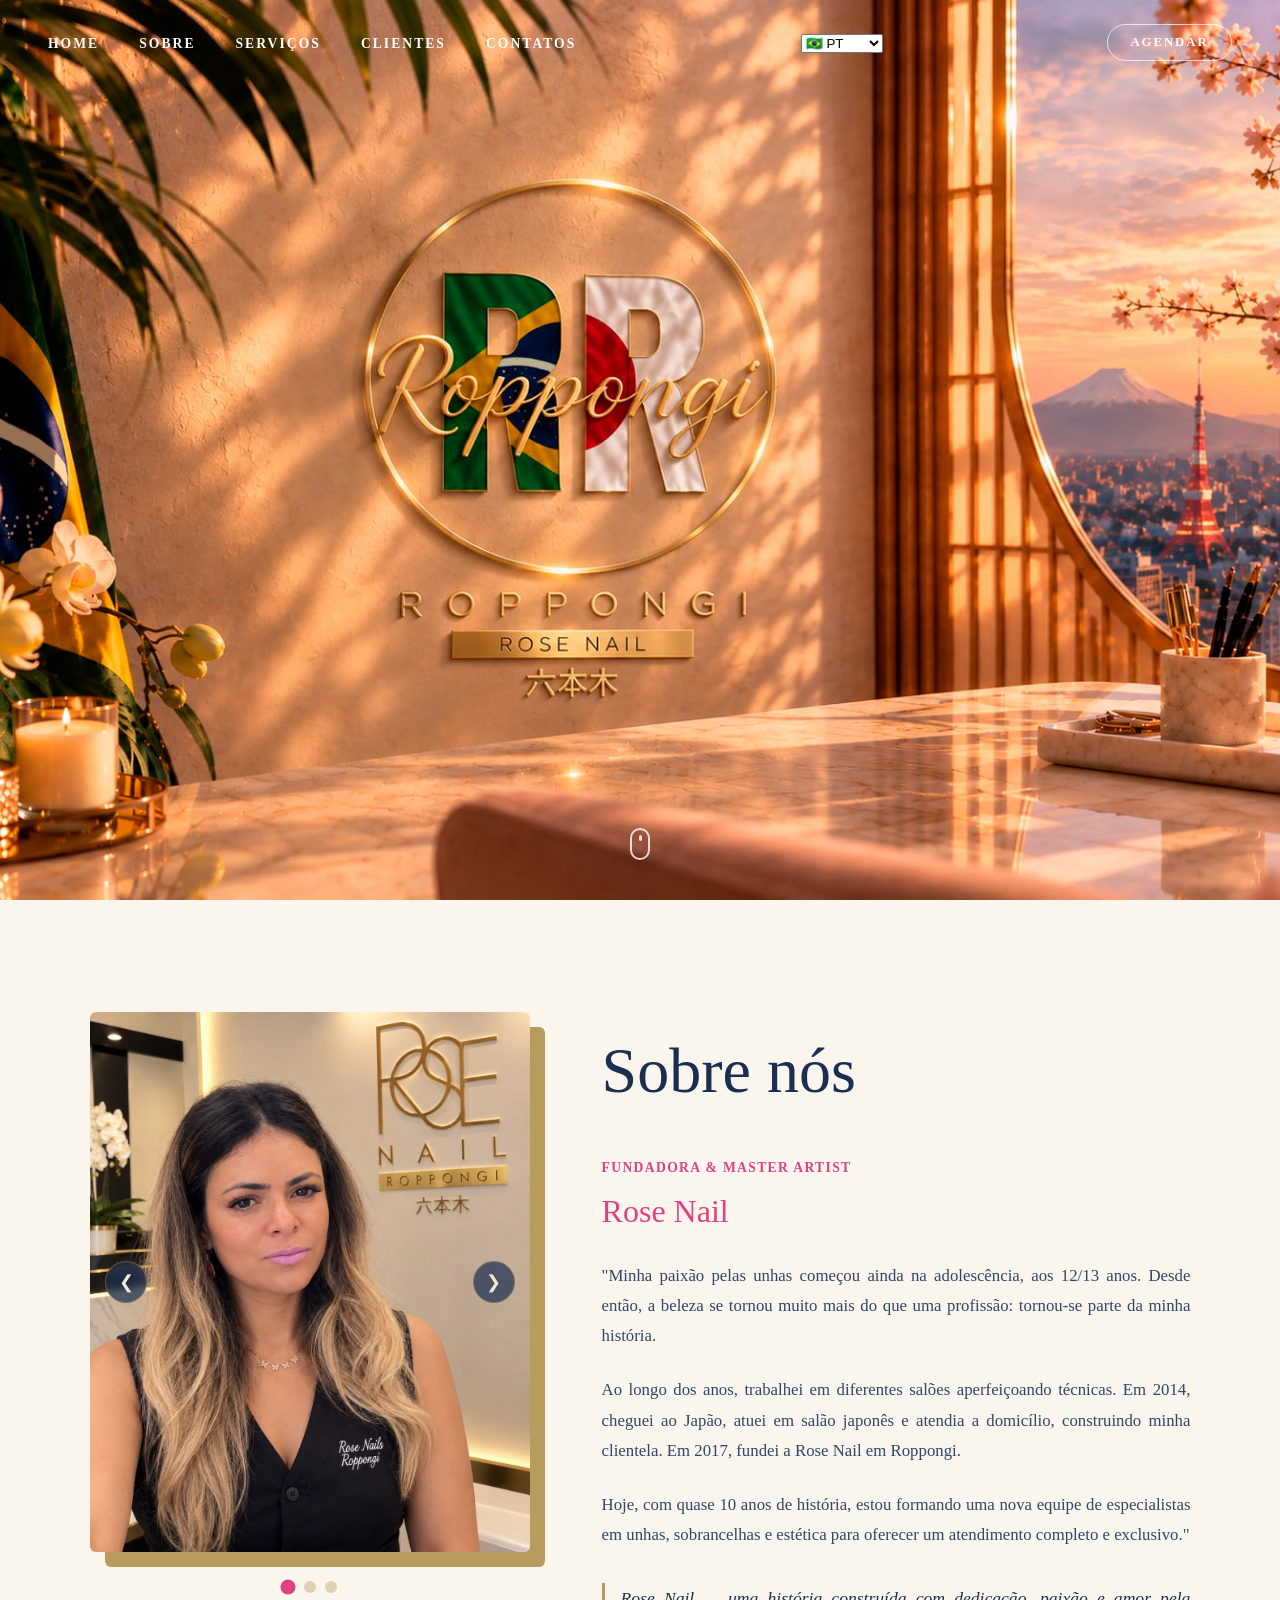
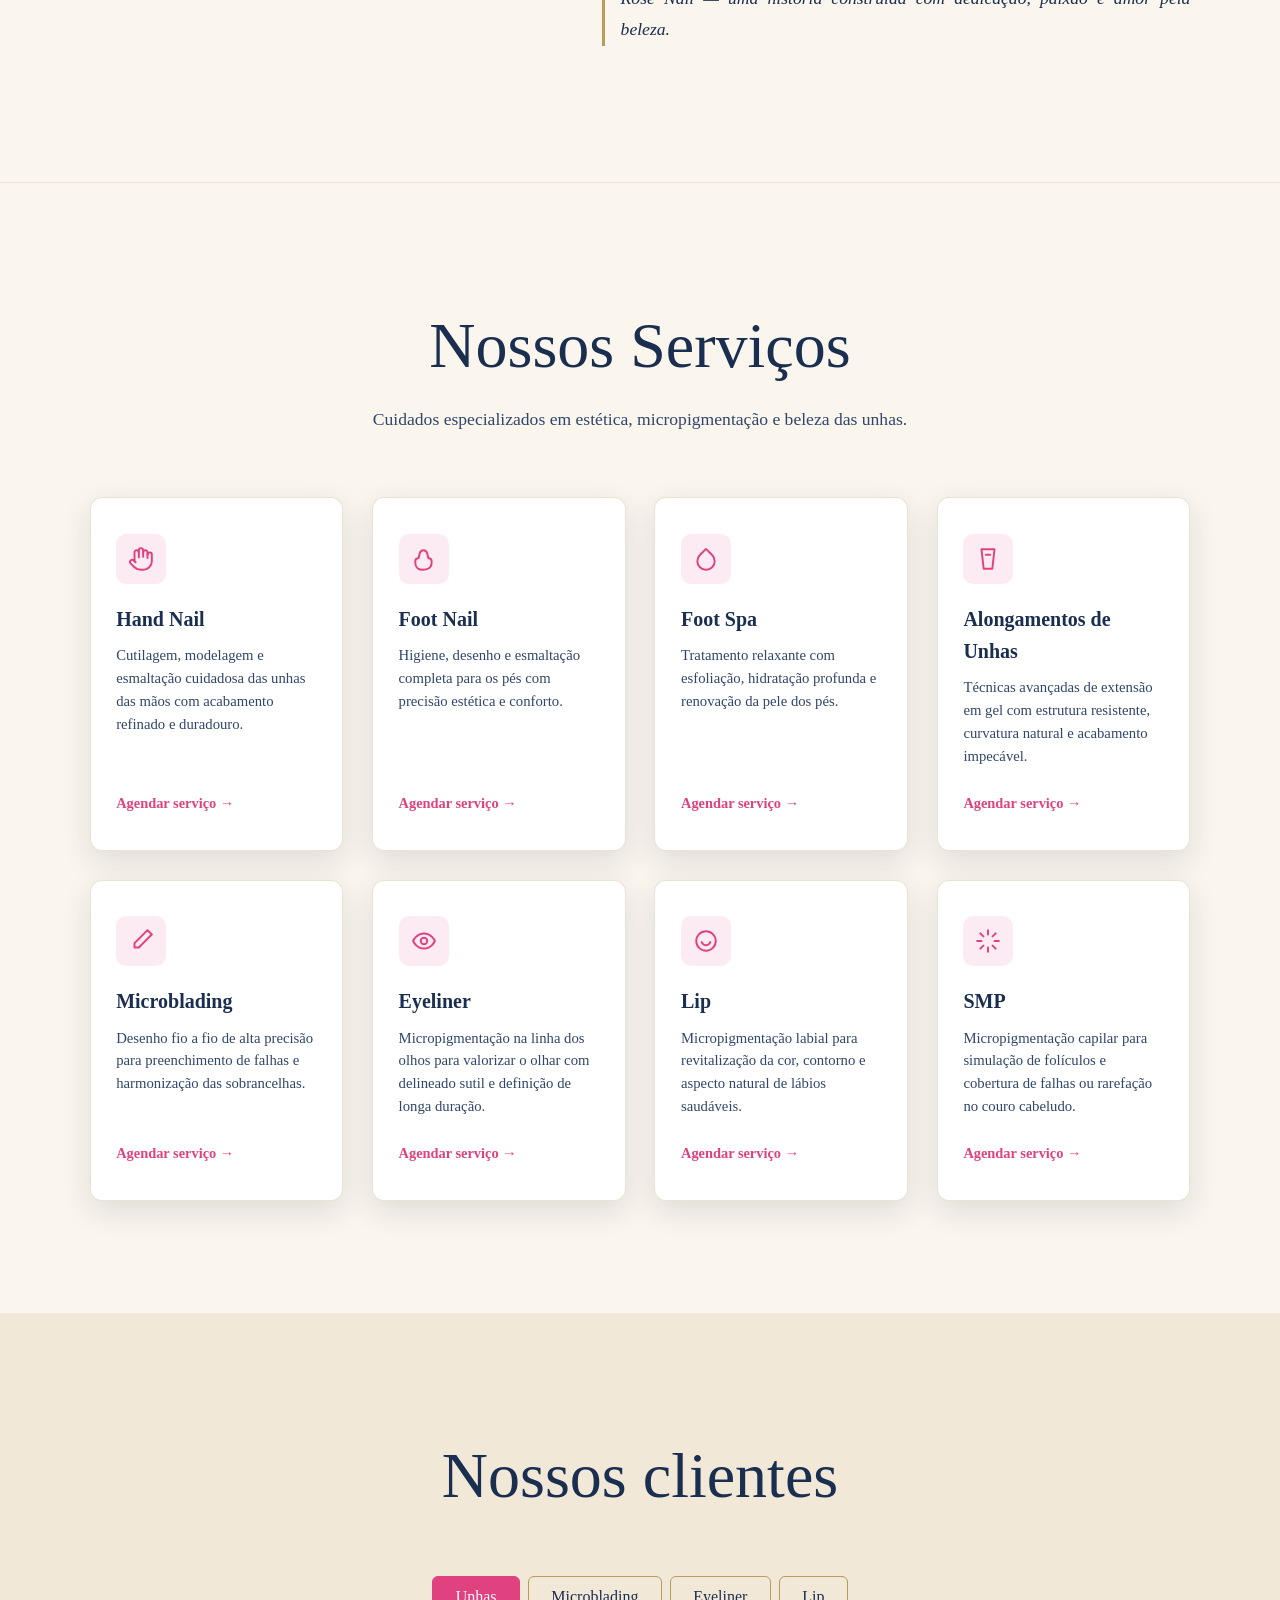
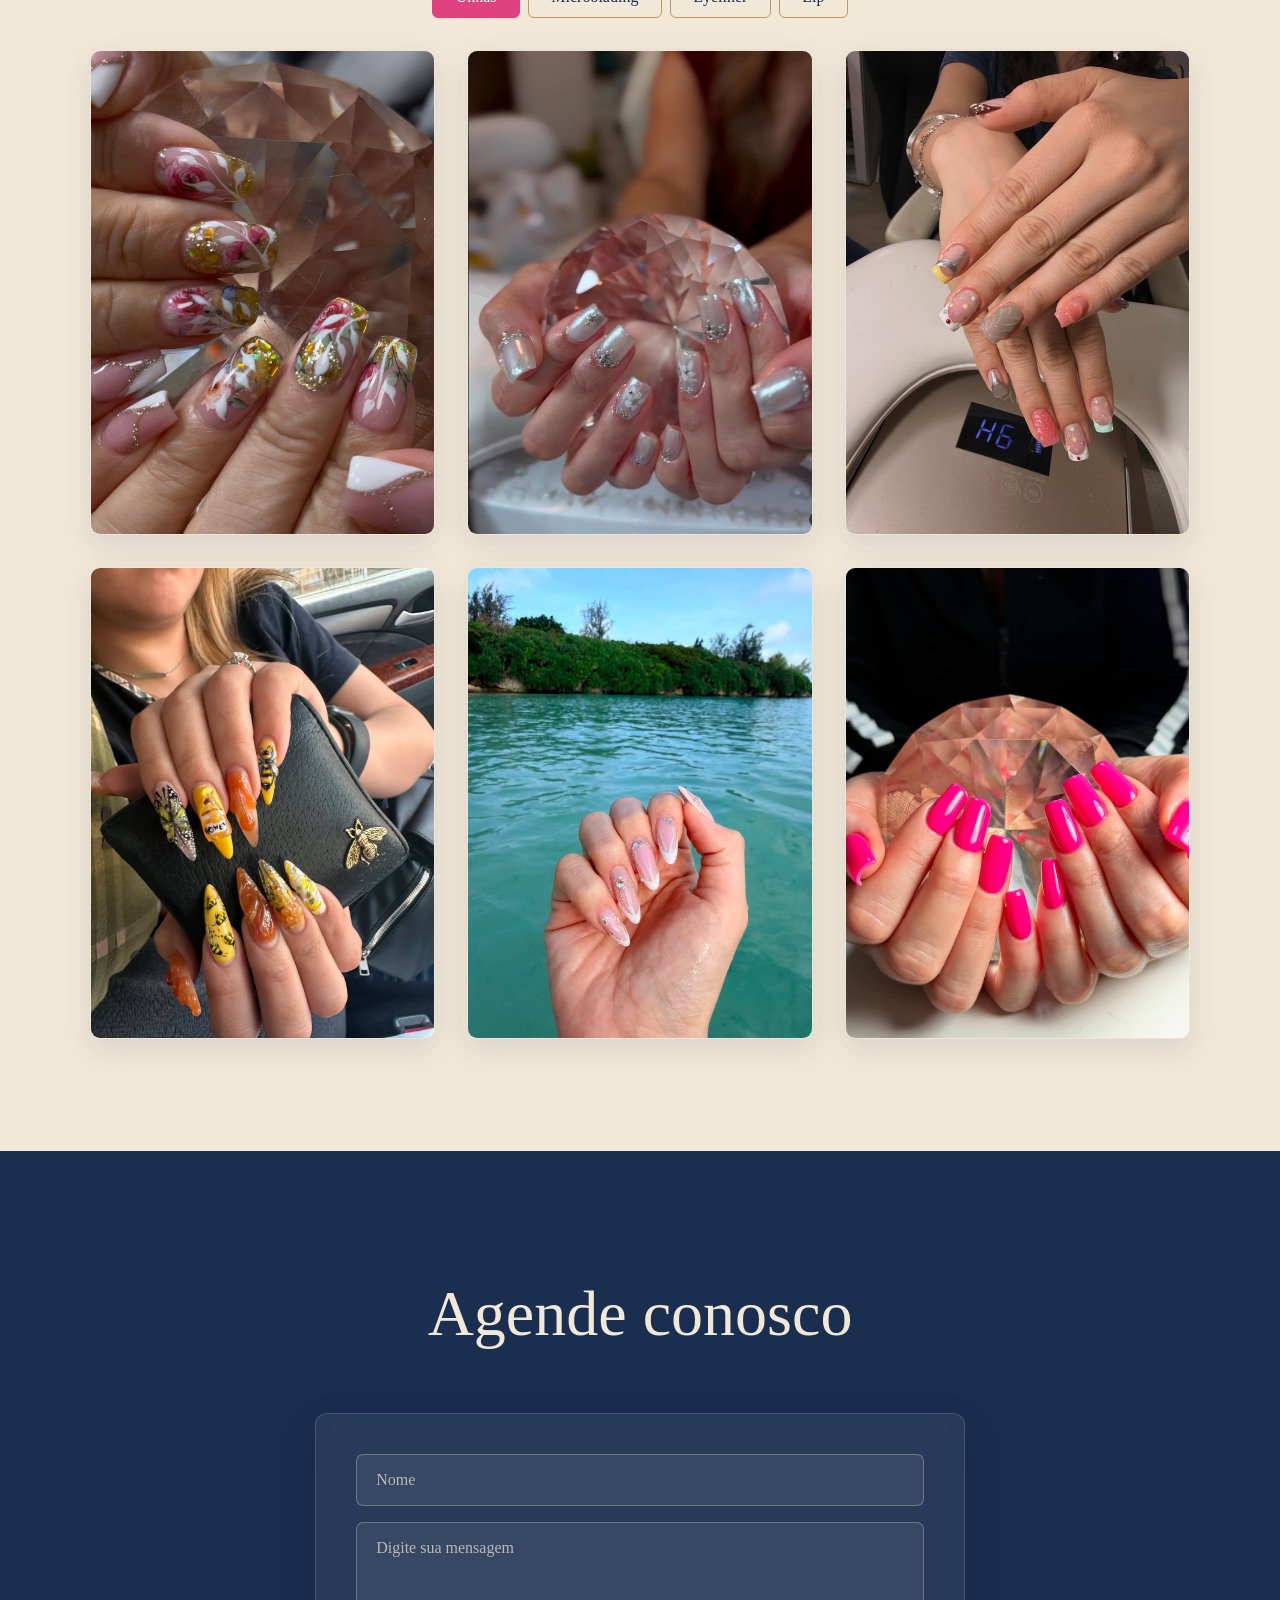
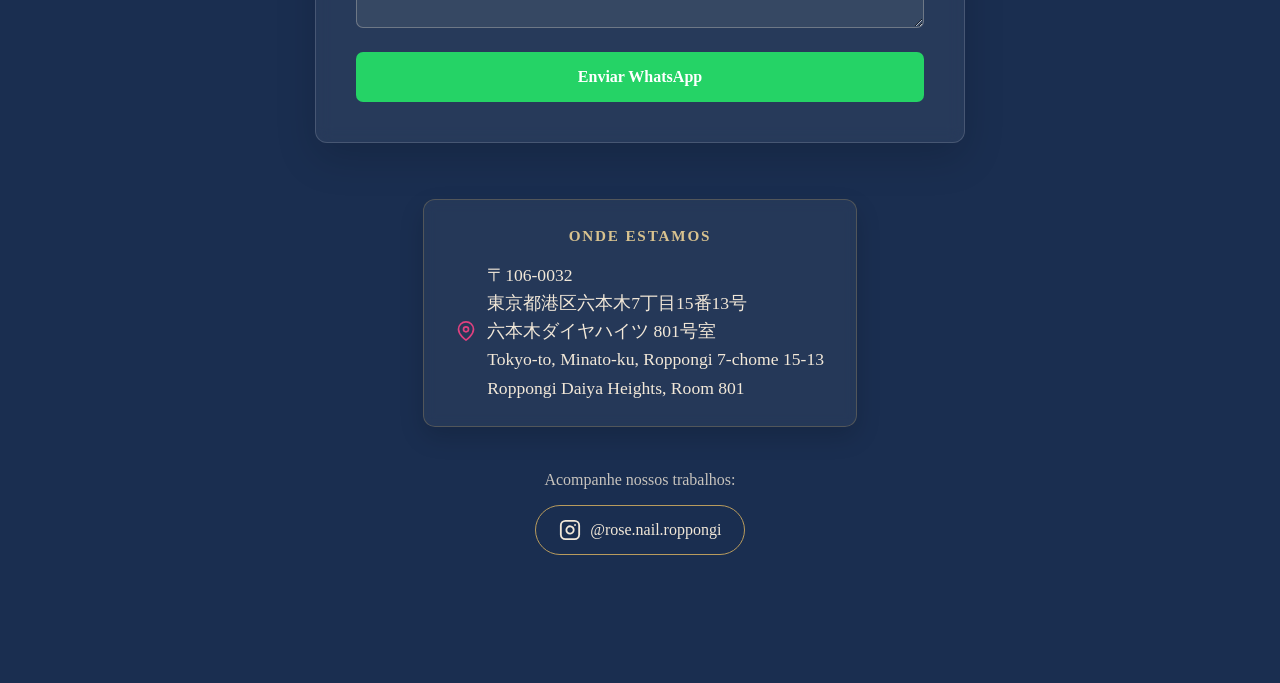
==== commit 76946518: "fix" ====
--- a/index.html
+++ b/index.html
@@ -226,7 +226,6 @@
             <button type="button" class="aba" data-servico="microblading">Microblading</button>
             <button type="button" class="aba" data-servico="eyeliner">Eyeliner</button>
             <button type="button" class="aba" data-servico="lip">Lip</button>
-            <button type="button" class="aba" data-servico="smp">SMP</button>
         </div>
 
         <div class="galeria-servico ativa" id="unhas">
@@ -272,11 +271,6 @@
             <div class="cliente-card"><img src="./img/lip3.jpg" class="cliente-foto" alt="Lip"></div>
         </div>
 
-        <div class="galeria-servico" id="smp">
-            <div class="cliente-card">
-                <img src="./img/PlaceHolderCliente.png" class="cliente-foto" alt="SMP">
-            </div>
-        </div>
     </section>
 
     <section id="contatos" class="contatos">
--- a/styles.css
+++ b/styles.css
@@ -598,6 +598,14 @@
     font-weight: 500;
 
     text-align: center;
+}
+
+#unhas .cliente-foto {
+    width: 100%;
+    height: 100%;
+    object-fit: cover;
+    /* 50% centraliza horizontalmente | 20% puxa o enquadramento mais para cima (baixa a foto) */
+    object-position: 50% 20%;
 }
 
 
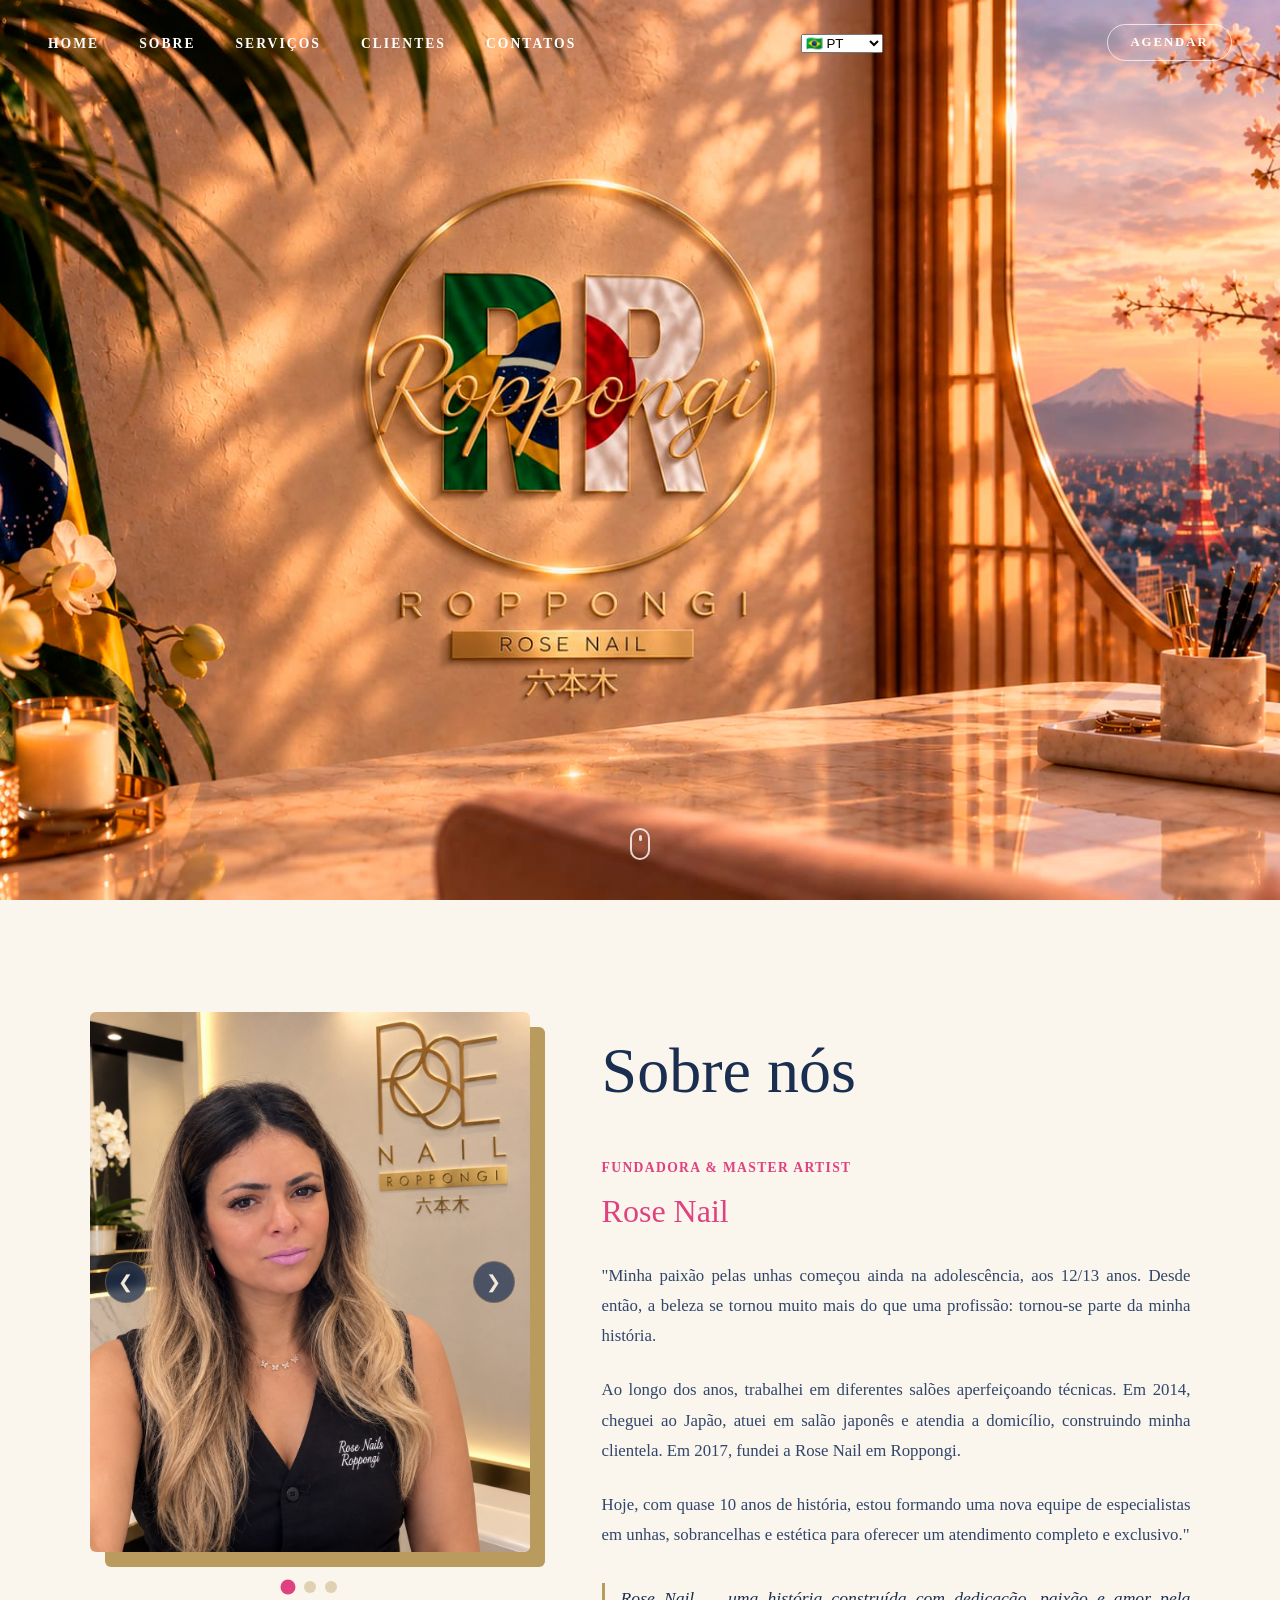
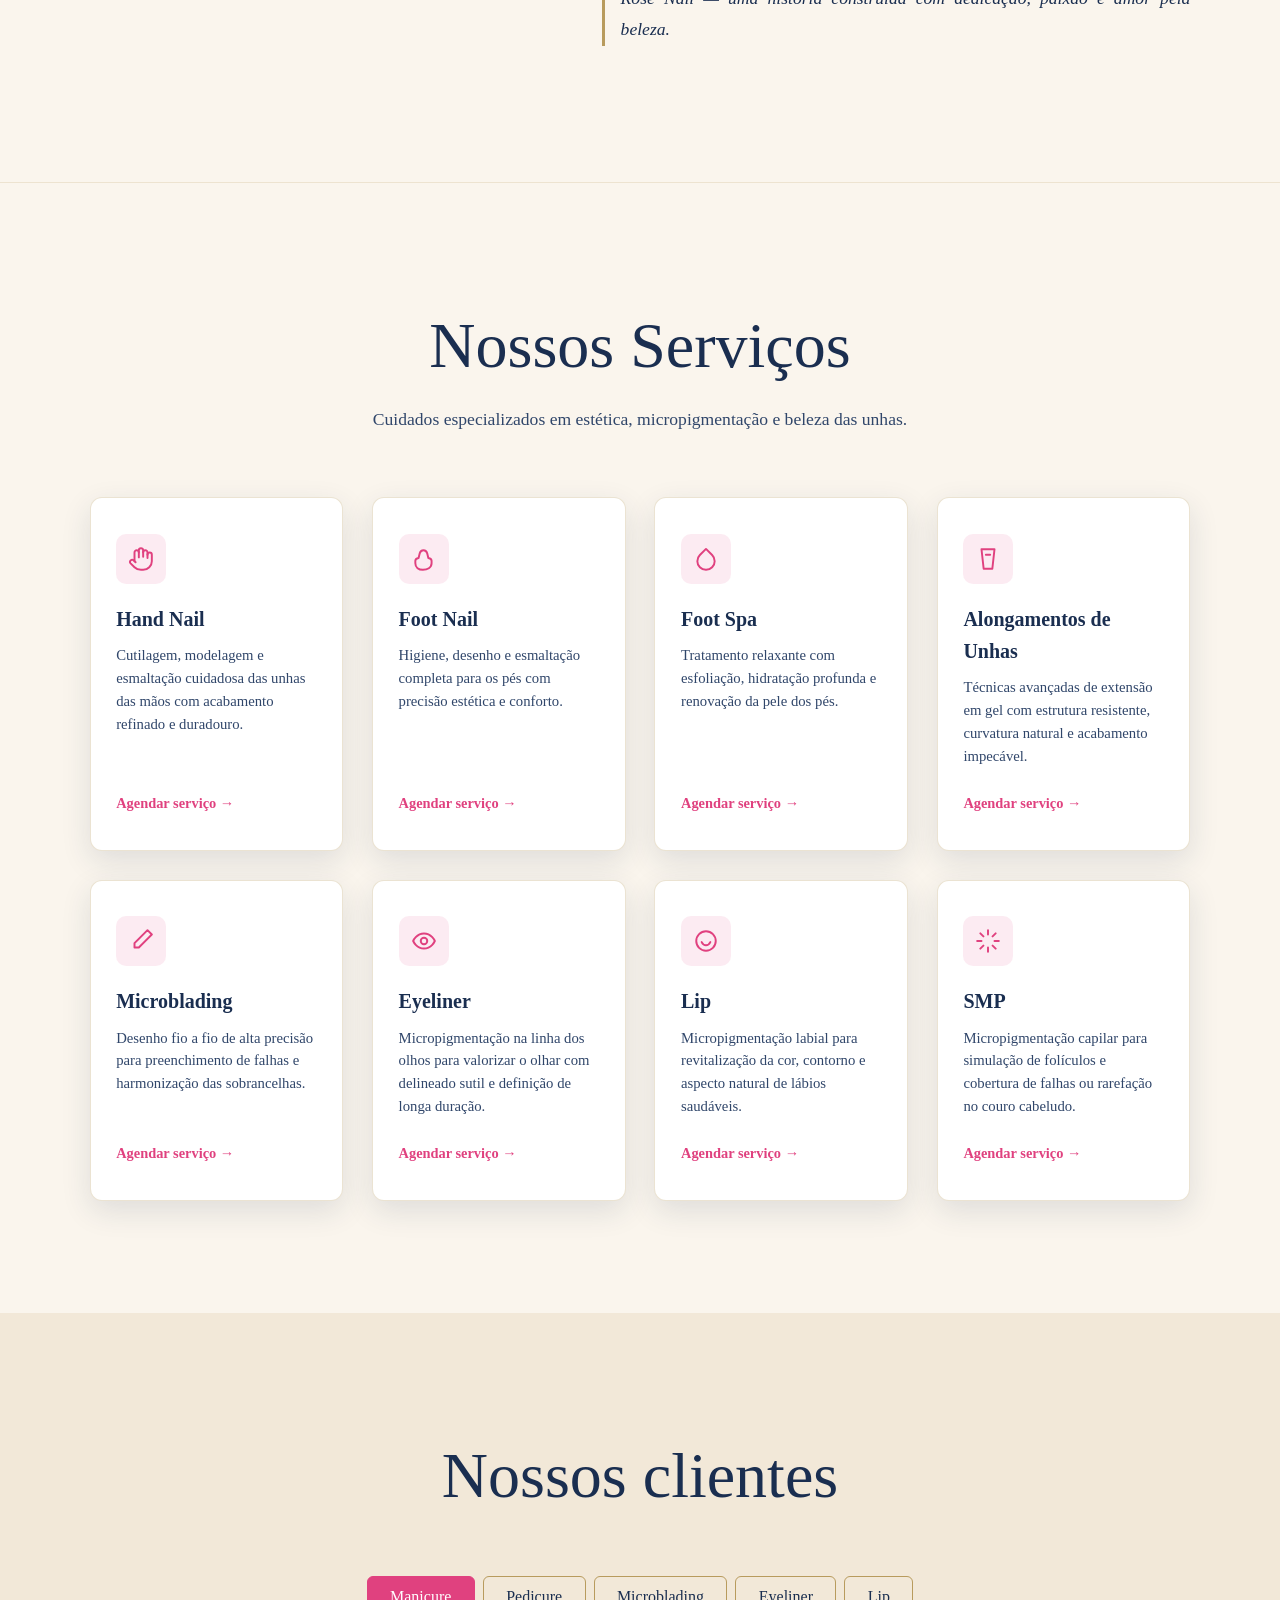
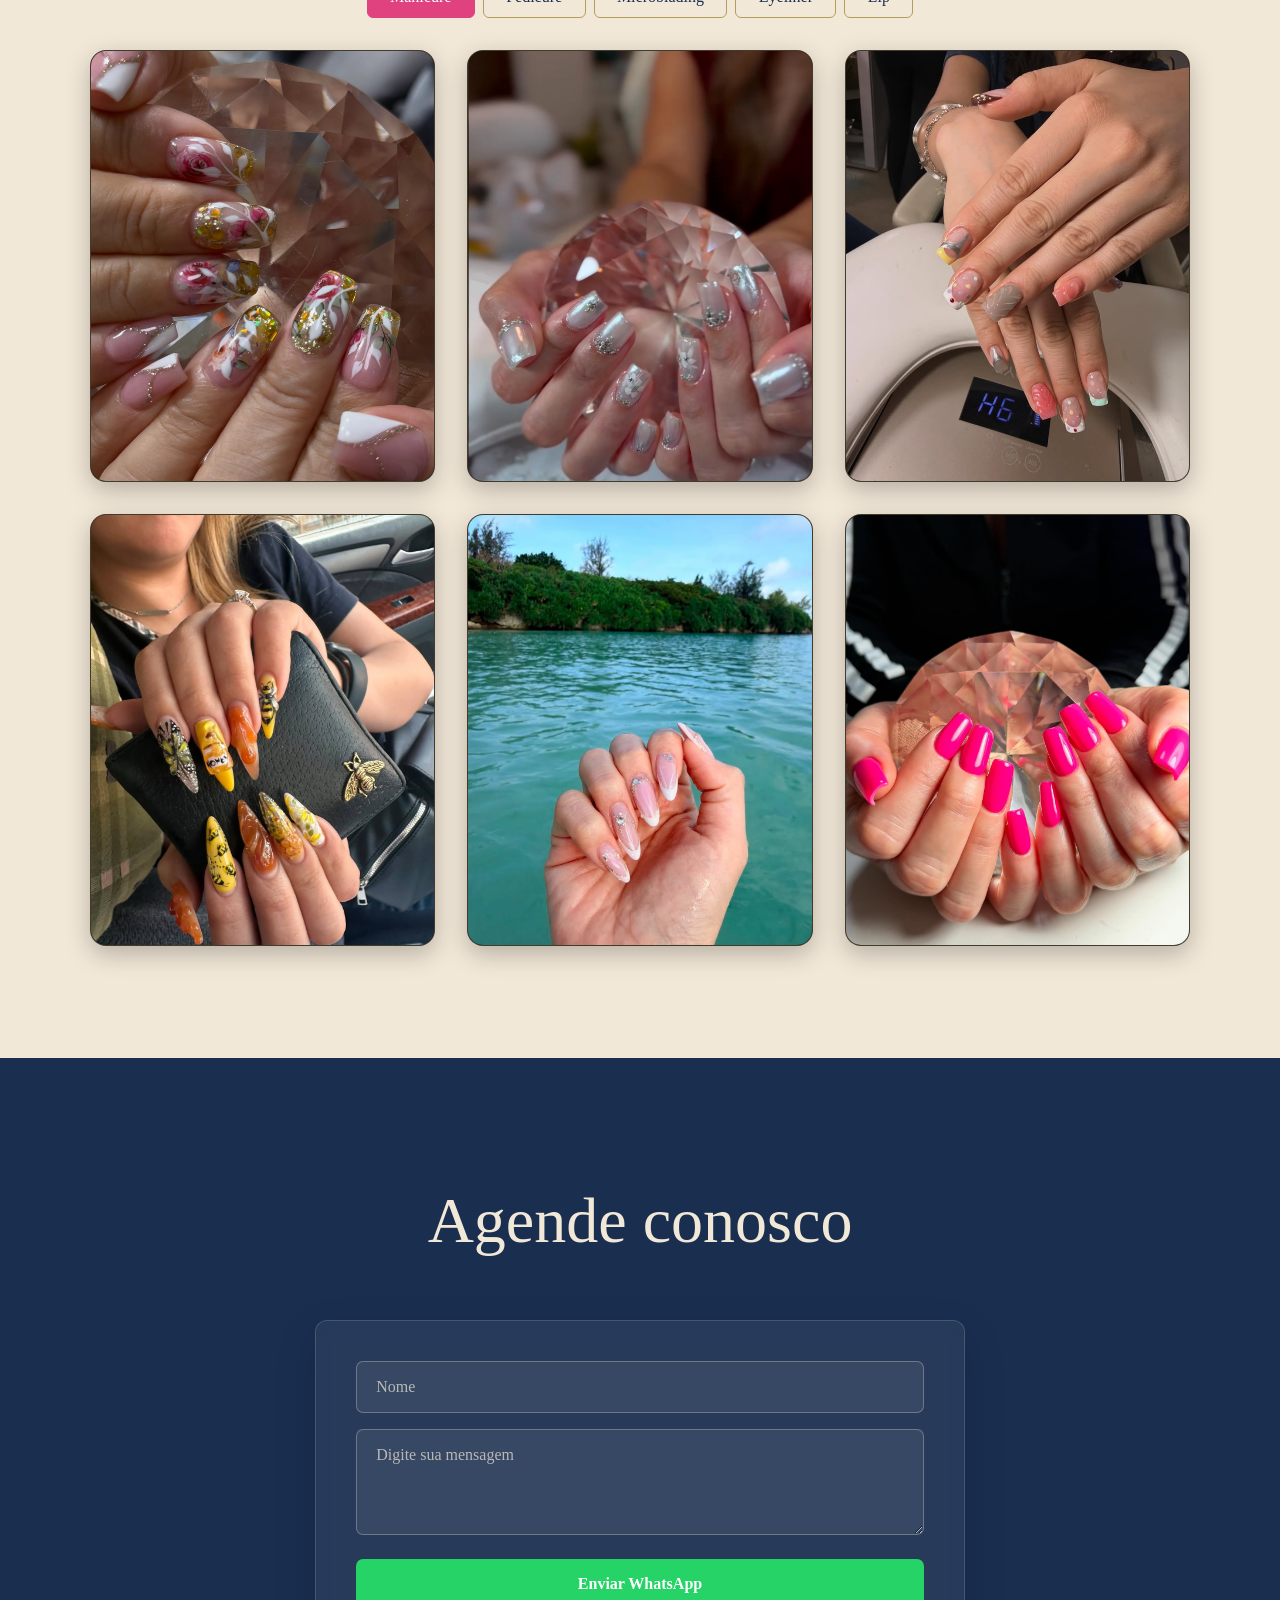
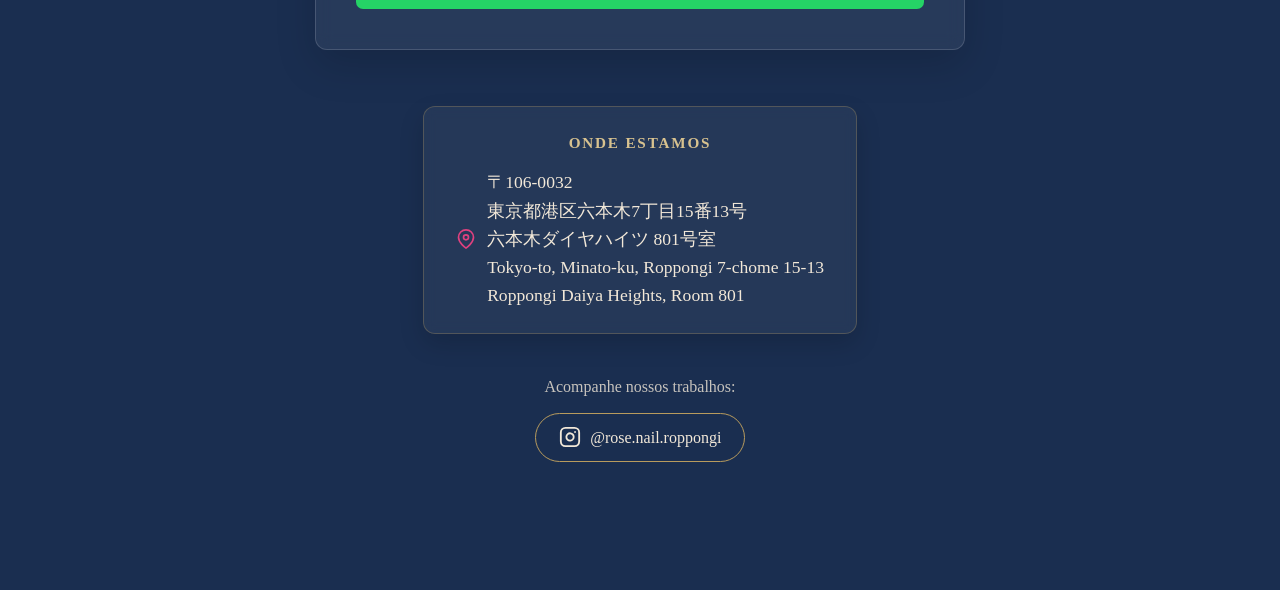
==== commit 1e21aee8: "pedicure" ====
--- a/index.html
+++ b/index.html
@@ -222,13 +222,15 @@
         <h2 class="cliente-titulo">Nossos clientes</h2>
 
         <div class="cliente-abas">
-            <button type="button" class="aba ativa" data-servico="unhas">Unhas</button>
+            <button type="button" class="aba ativa" data-servico="manicure">Manicure</button>
+            <button type="button" class="aba" data-servico="pedicure">Pedicure</button>
             <button type="button" class="aba" data-servico="microblading">Microblading</button>
             <button type="button" class="aba" data-servico="eyeliner">Eyeliner</button>
             <button type="button" class="aba" data-servico="lip">Lip</button>
-        </div>
-
-        <div class="galeria-servico ativa" id="unhas">
+            
+        </div>
+
+        <div class="galeria-servico ativa" id="manicure">
             <div class="cliente-card">
                 <img src="./img/unhas.png" class="cliente-foto" alt="Unhas">
             </div>
@@ -248,6 +250,15 @@
                 <img src="./img/unhas5.jpg" class="cliente-foto" alt="Unhas">
             </div>
             
+        </div>
+
+        <div class="galeria-servico" id="pedicure">
+            <div class="cliente-card"><img src="./img/pedicure.png" class="cliente-foto" alt="Pedicure"></div>
+            <div class="cliente-card"><img src="./img/pedicure1.png" class="cliente-foto" alt="Pedicure"></div>
+            <div class="cliente-card"><img src="./img/pedicure2.png" class="cliente-foto" alt="Pedicure"></div>
+            <div class="cliente-card"><img src="./img/pedicure3.png" class="cliente-foto foco-baixo" alt="Pedicure"></div>
+            <div class="cliente-card"><img src="./img/pedicure4.png" class="cliente-foto" alt="Pedicure"></div>
+            <div class="cliente-card"><img src="./img/pedicure5.png" class="cliente-foto" alt="Pedicure"></div>
         </div>
 
         <div class="galeria-servico" id="microblading">
--- a/styles.css
+++ b/styles.css
@@ -600,14 +600,43 @@
     text-align: center;
 }
 
-#unhas .cliente-foto {
+
+#manicure.ativa,
+#pedicure.ativa {
+    display: grid;
+}
+
+
+#manicure .cliente-card,
+#pedicure .cliente-card {
+    position: relative;
+    border-radius: 16px;
+    overflow: hidden;
+    background-color: #1a1a1a;
+    box-shadow: 0 8px 24px rgba(0, 0, 0, 0.25);
+    aspect-ratio: 4 / 5; 
+    width: 100%;
+}
+
+
+#manicure .cliente-foto,
+#pedicure .cliente-foto {
     width: 100%;
     height: 100%;
     object-fit: cover;
-    /* 50% centraliza horizontalmente | 20% puxa o enquadramento mais para cima (baixa a foto) */
-    object-position: 50% 20%;
-}
-
+    object-position: center 25%; /* Puxa um pouco para cima para mostrar bem as pontas das unhas */
+    display: block;
+    transition: transform 0.4s ease;
+
+}
+
+#manicure .cliente-card:hover .cliente-foto,
+#pedicure .cliente-card:hover .cliente-foto {
+    transform: scale(1.04);
+}
+.cliente-foto.foco-baixo {
+    object-position: center bottom !important;
+}
 
 /* ========================================
    ABAS DOS SERVIÇOS
